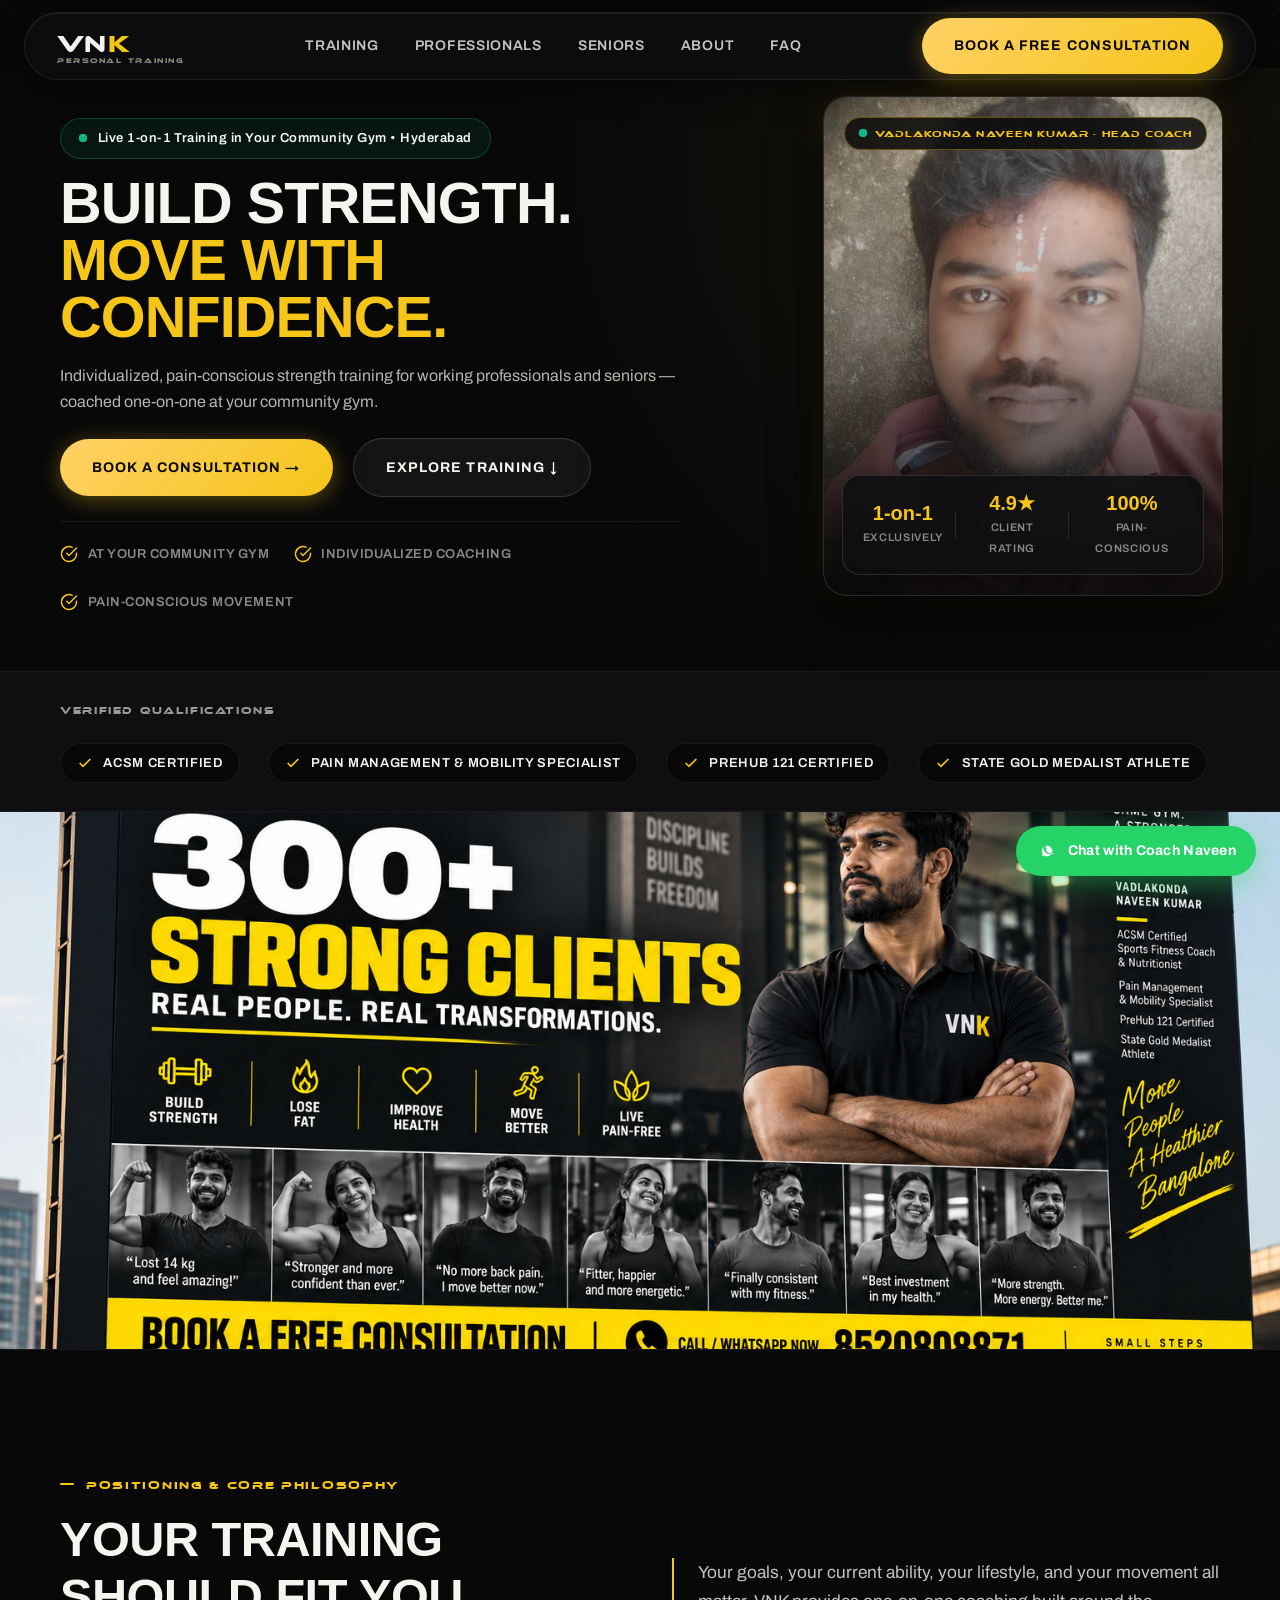
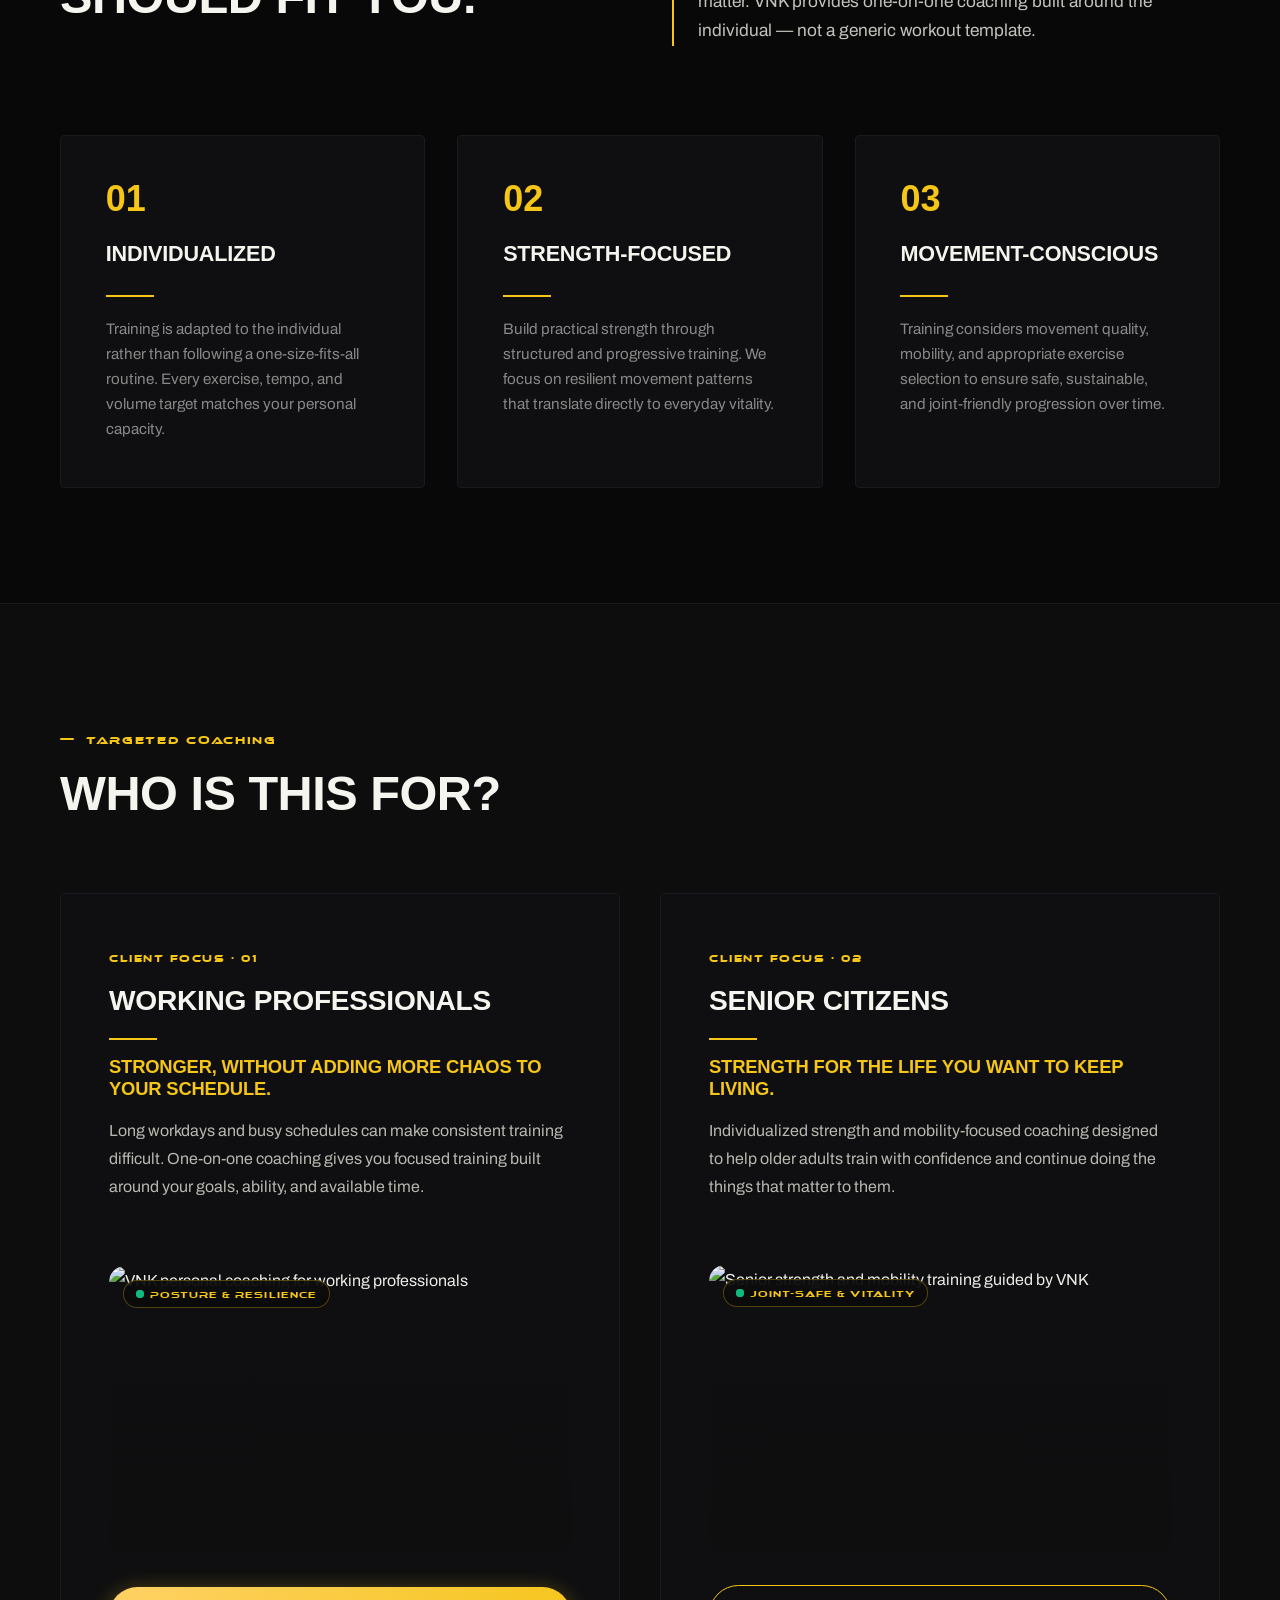
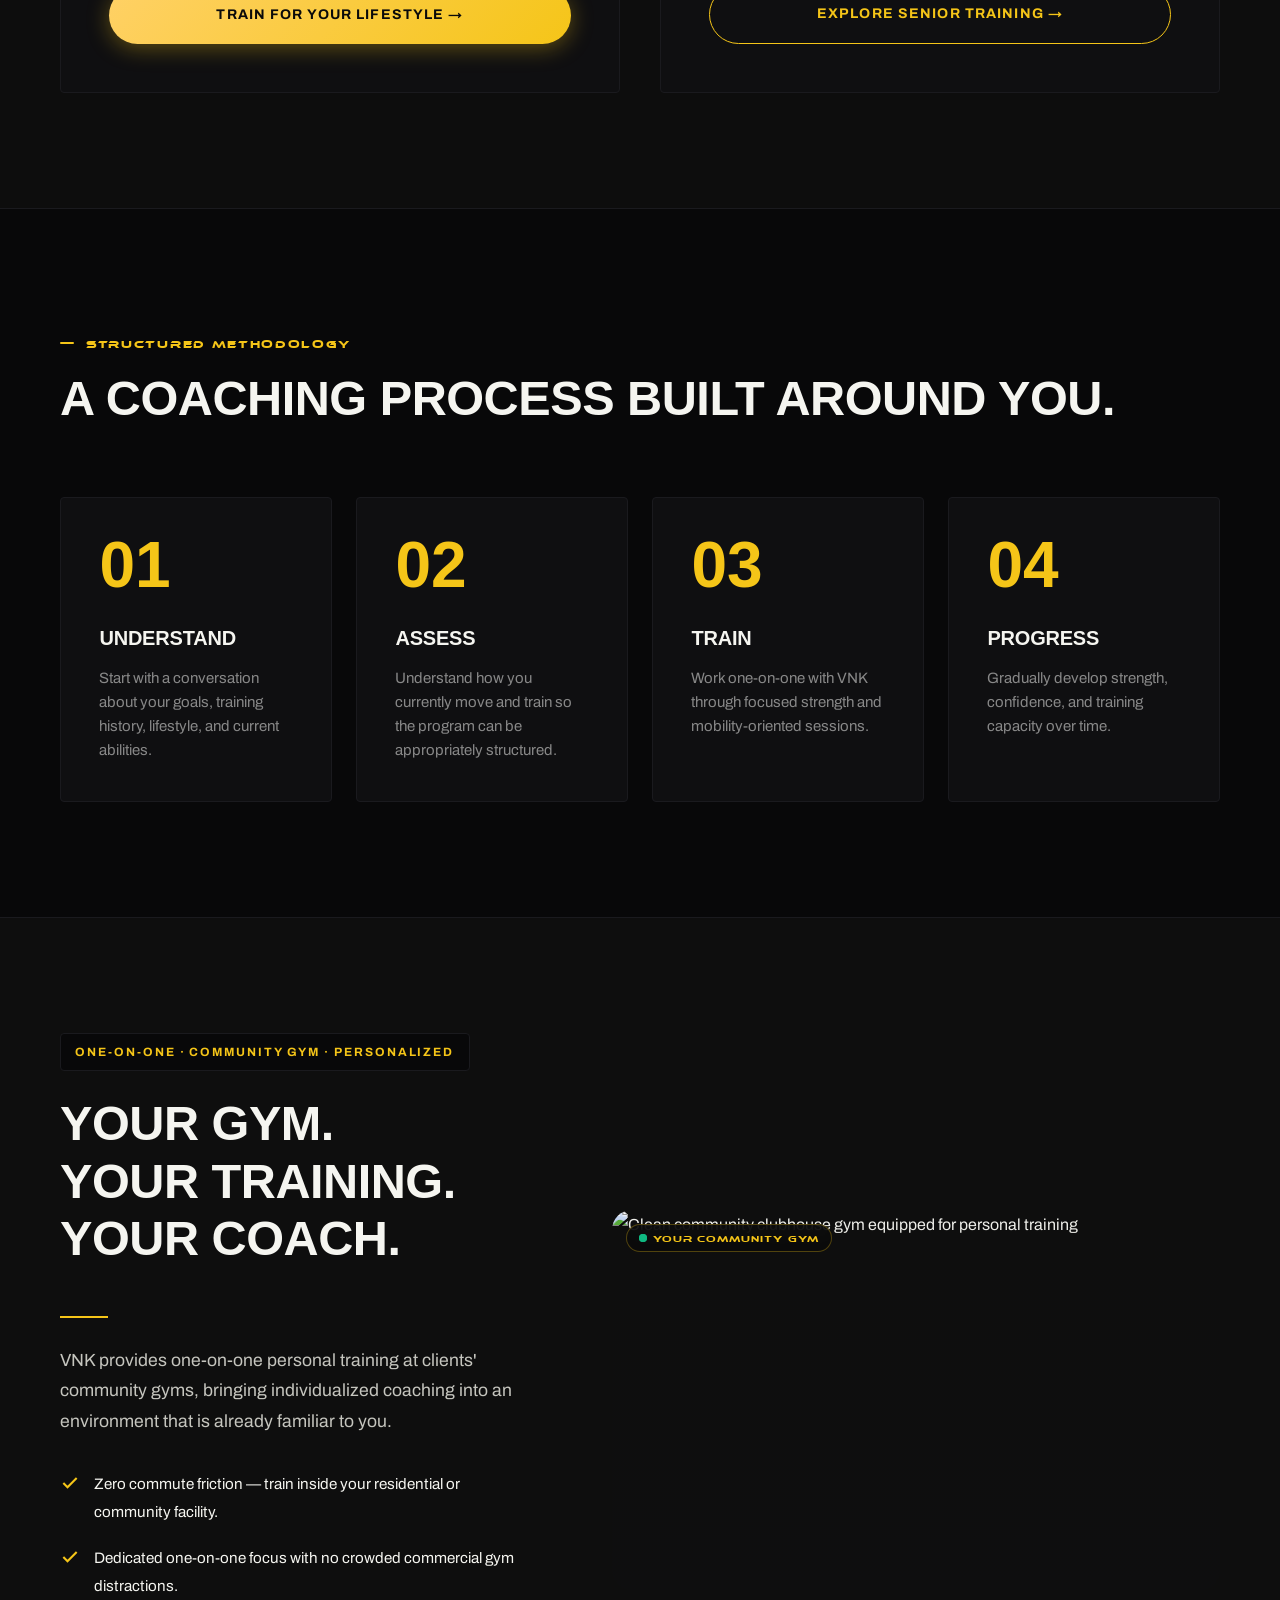
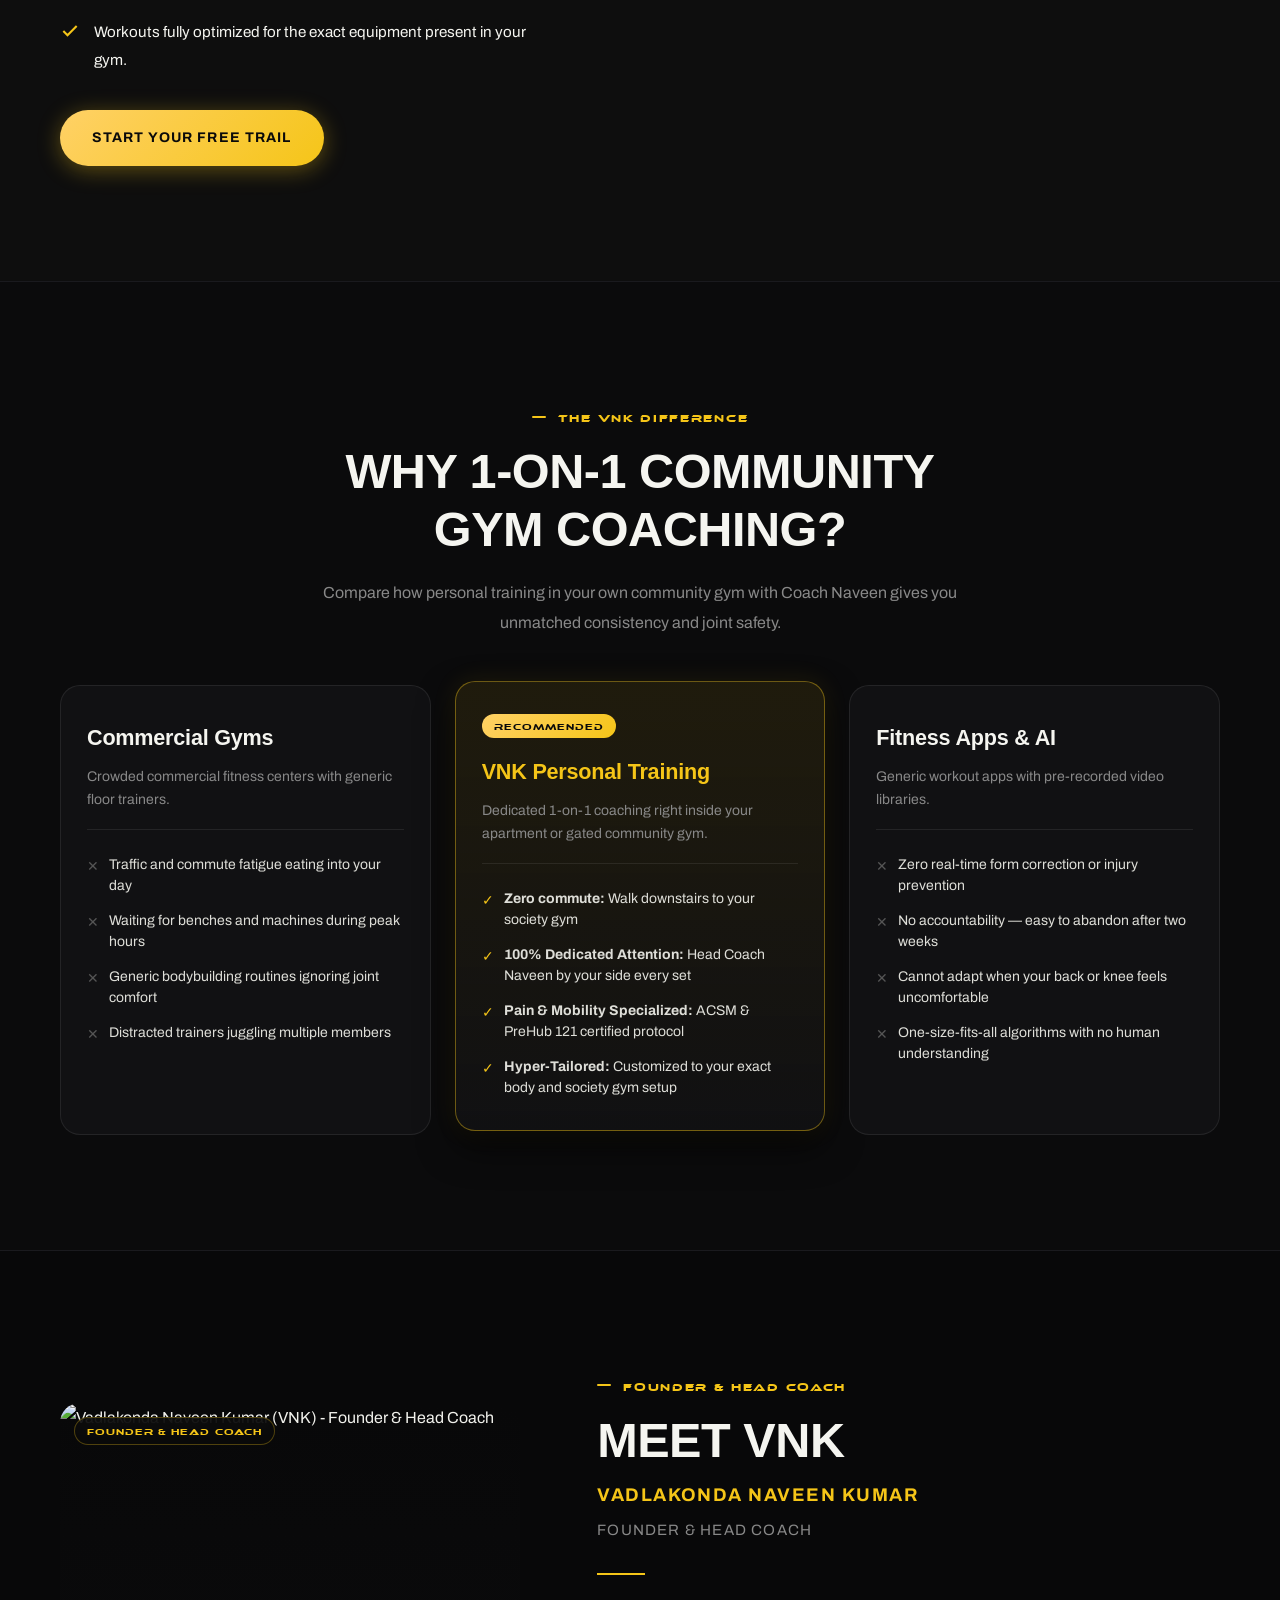
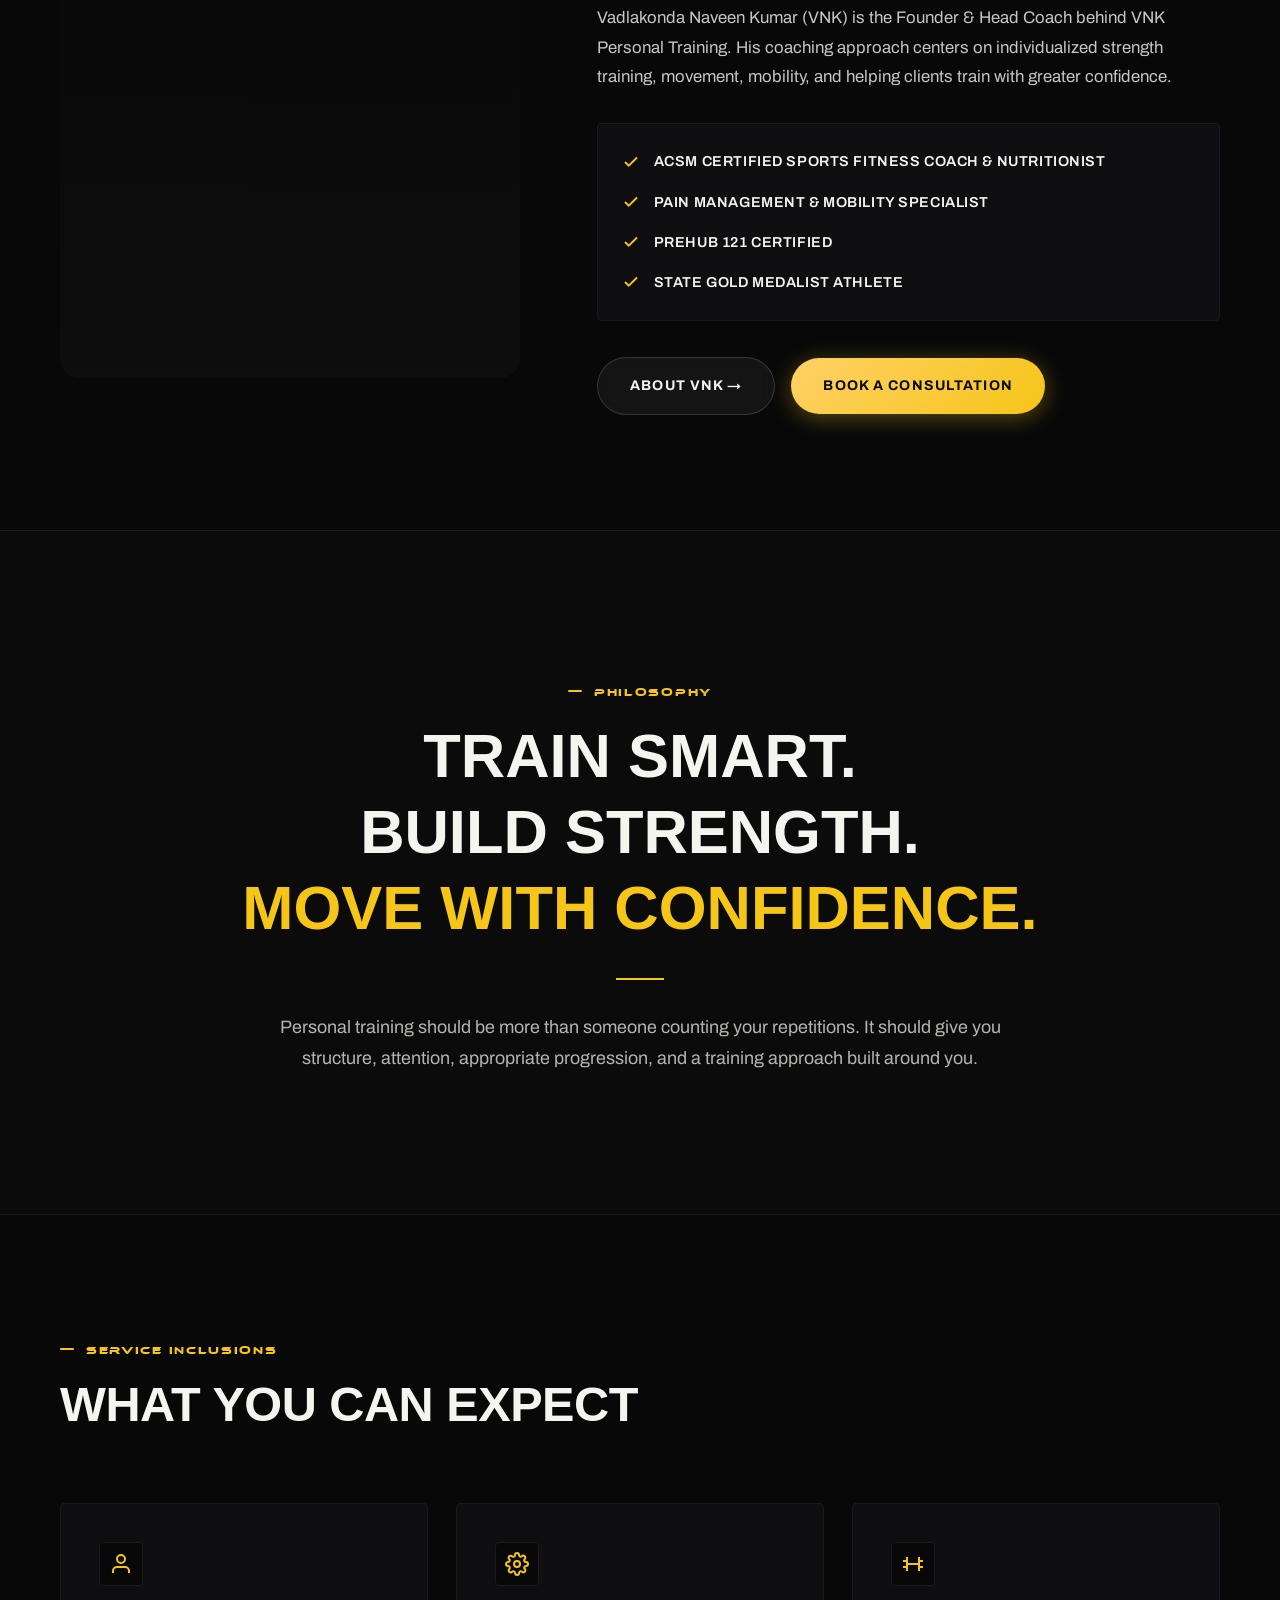
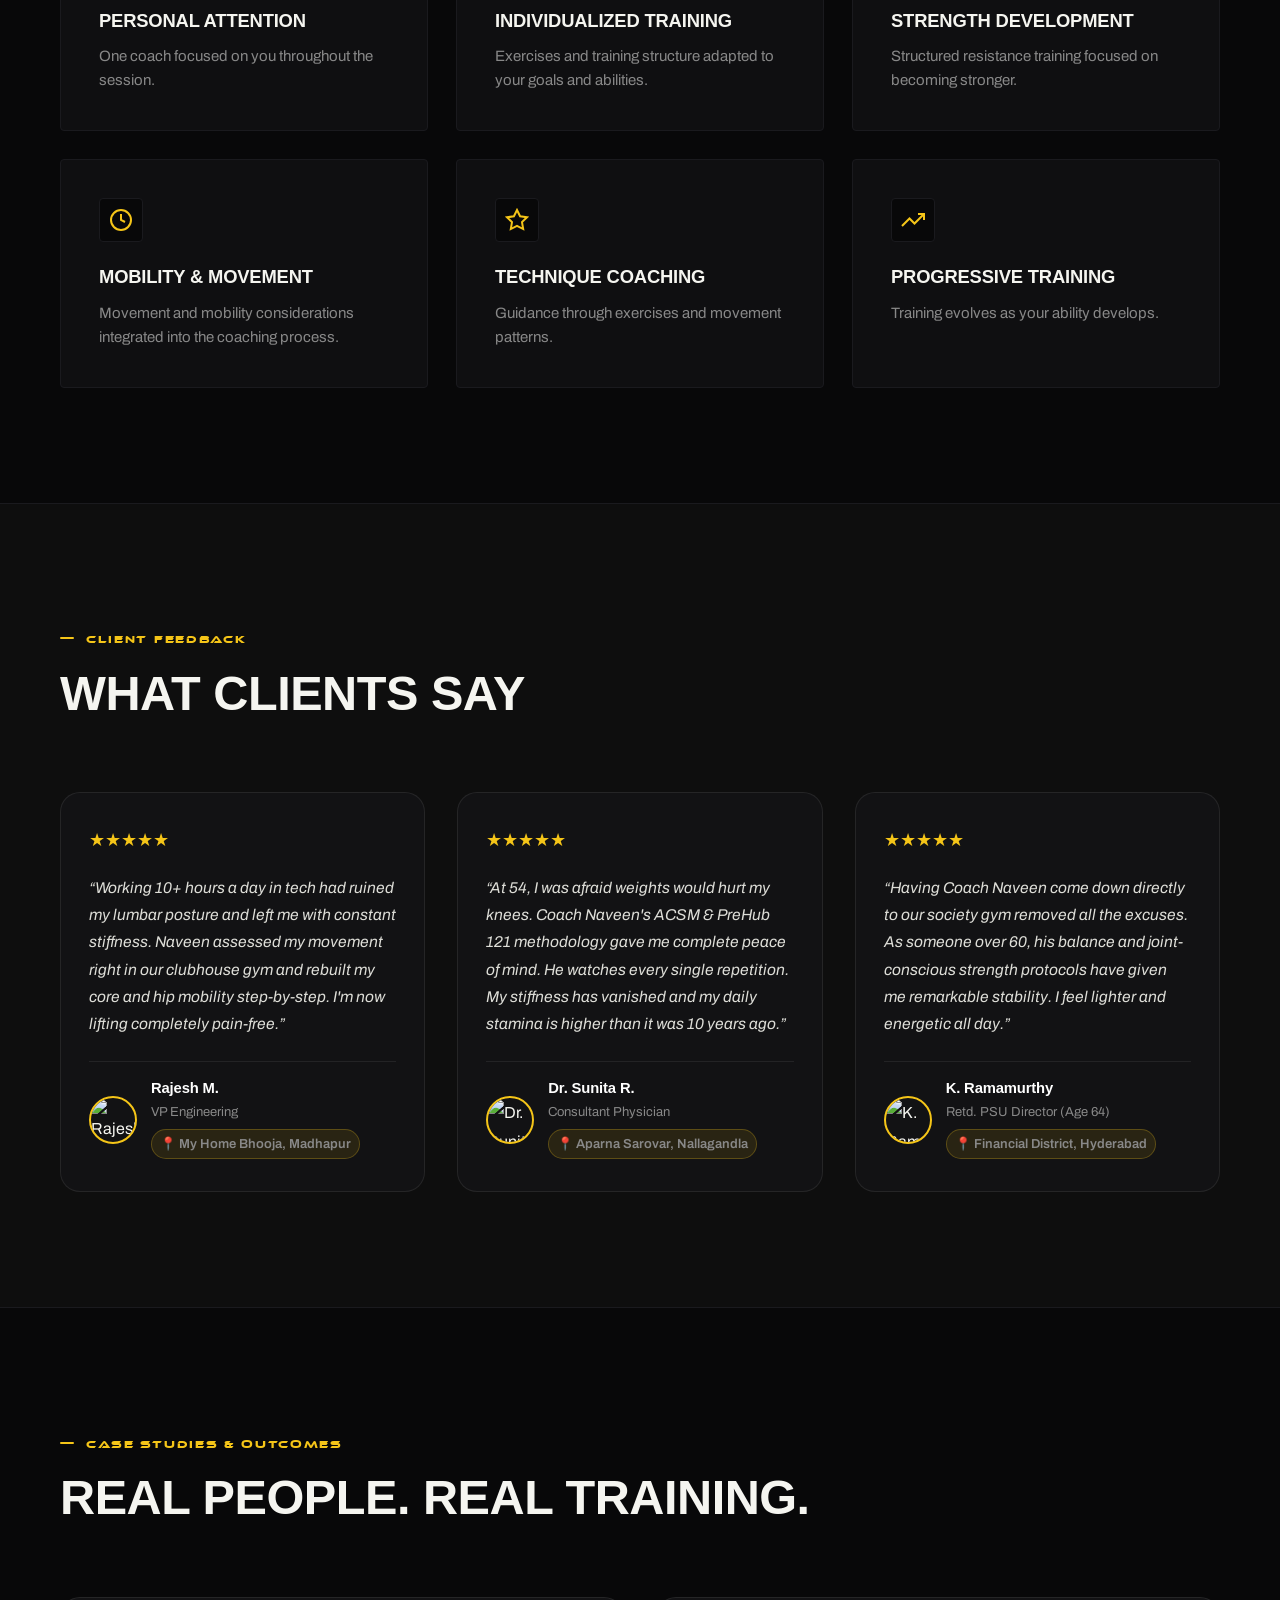
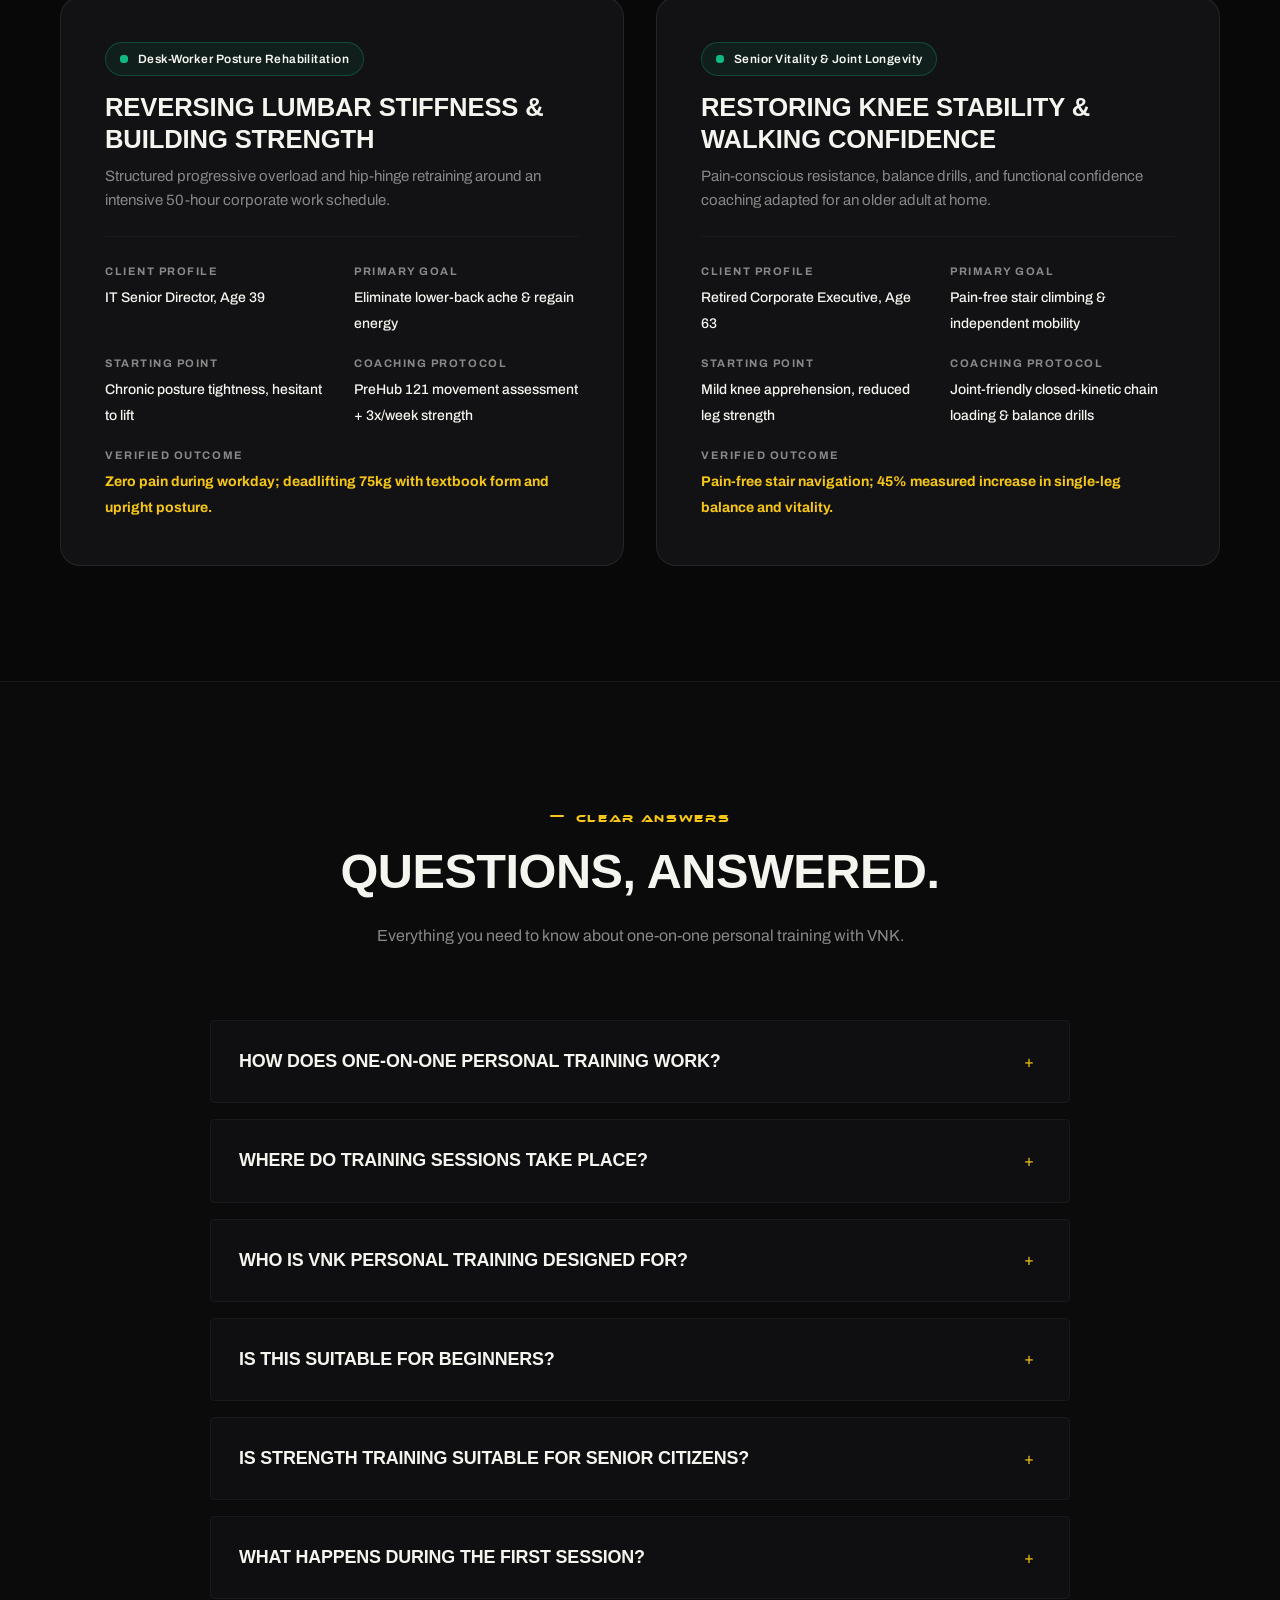
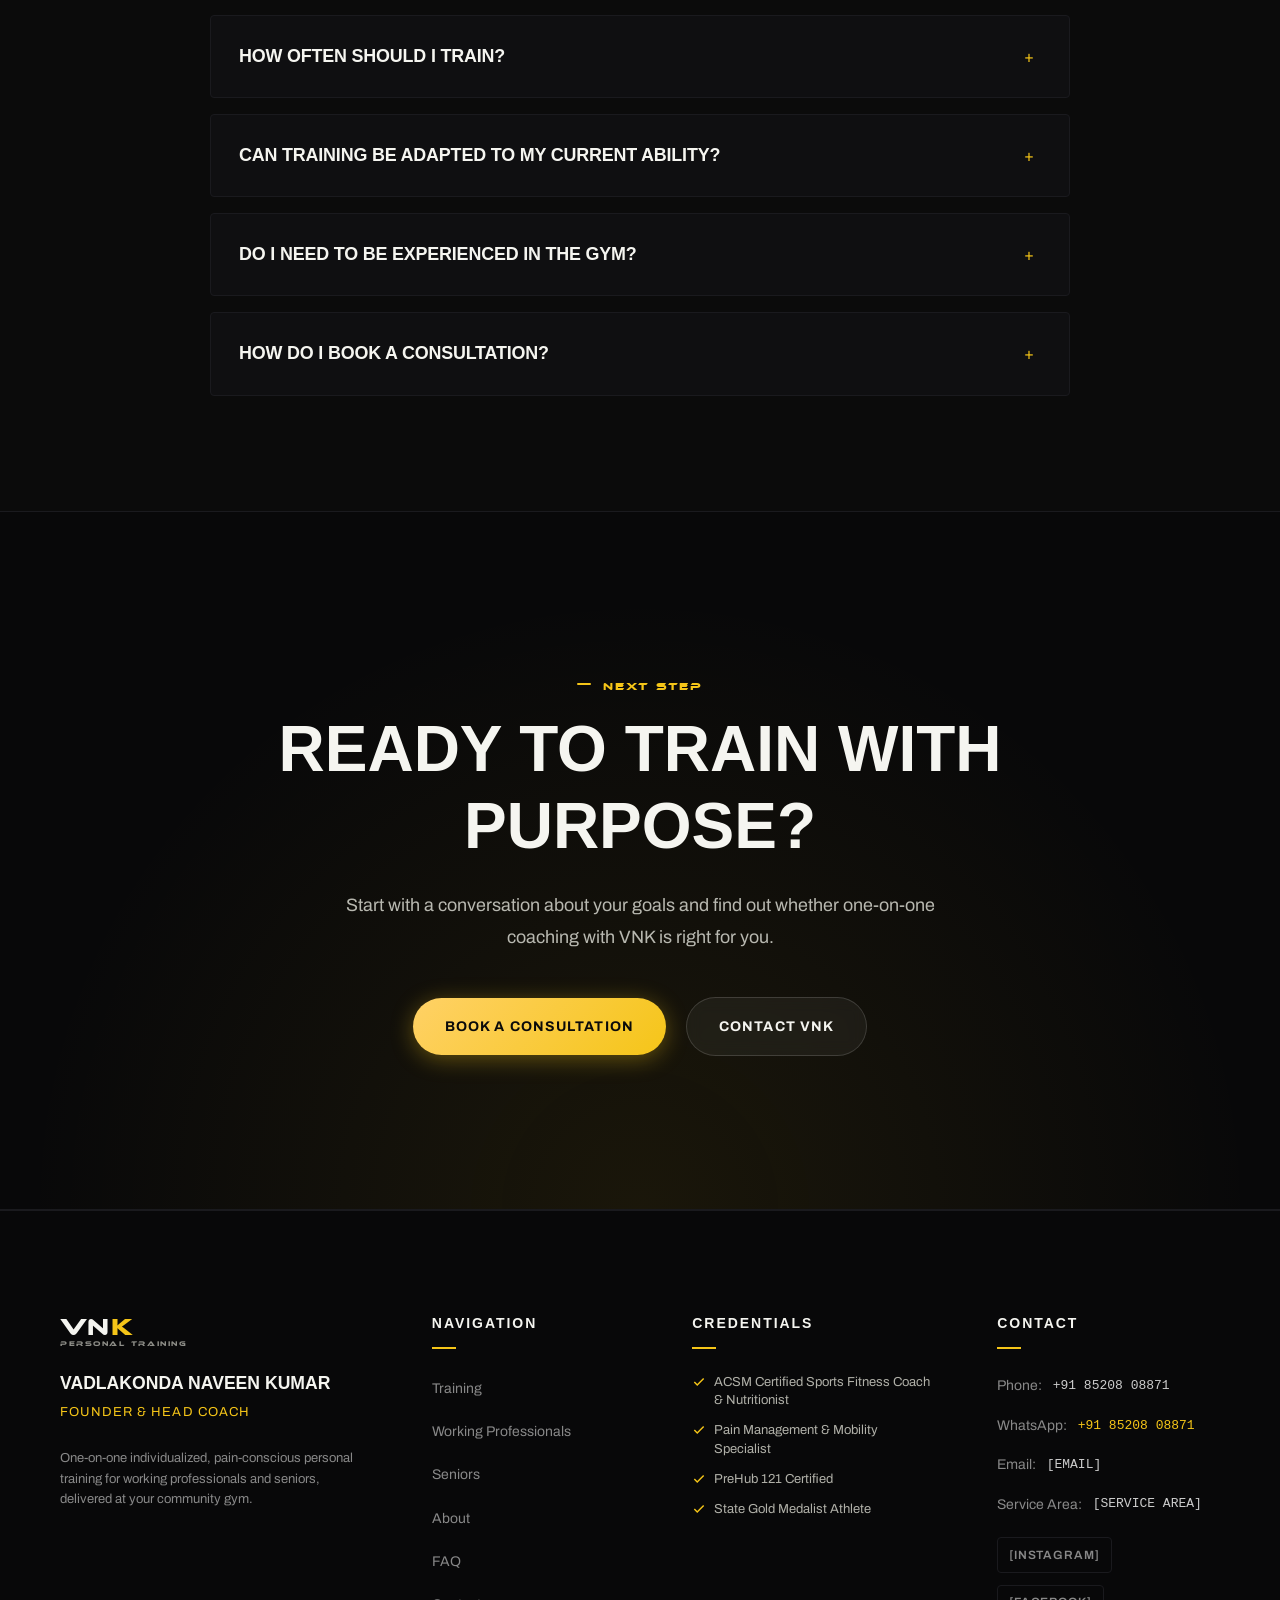
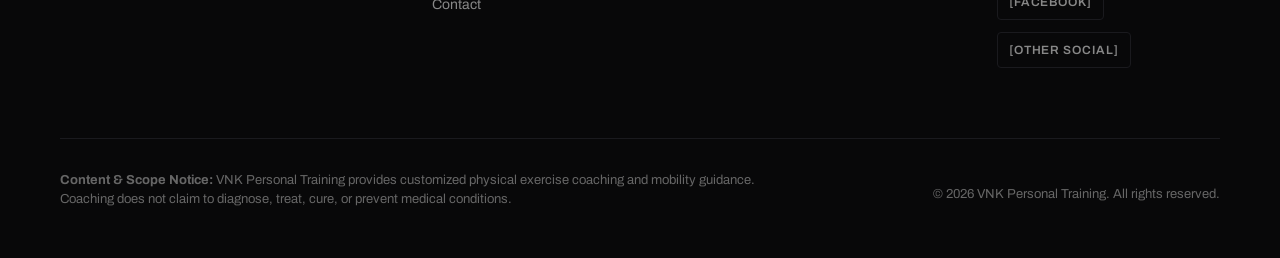
==== index.html @ 52bec899 "Initial website" ====
<!DOCTYPE html>
<html lang="en">
<head>
  <meta charset="UTF-8">
  <meta name="viewport" content="width=device-width, initial-scale=1.0">
  <title>VNK Personal Training | Vadlakonda Naveen Kumar — Strength & Mobility Coaching</title>
  <meta name="description" content="One-on-one individualized, pain-conscious personal training at your community gym for working professionals and seniors. Led by Vadlakonda Naveen Kumar (VNK).">
  
  <!-- Favicon / Meta -->
  <meta name="theme-color" content="#0a0a0a">
  
    <!-- Fonts: Clash Display, Archivo -->
  <link rel="preconnect" href="https://api.fontshare.com">
  <link rel="preconnect" href="https://fonts.googleapis.com">
  <link rel="preconnect" href="https://fonts.gstatic.com" crossorigin>
  <link href="https://api.fontshare.com/v2/css?f[]=clash-display@400,500,600,700&display=swap" rel="stylesheet">
  <link href="https://fonts.googleapis.com/css2?family=Archivo:ital,wght@0,300;0,400;0,500;0,600;0,700;0,800;1,400;1,600&display=swap" rel="stylesheet">

  <!-- Styles -->
  <link rel="stylesheet" href="css/style.css">
</head>
<body>

  <!-- =========================================================================
       SITE HEADER / NAVIGATION
       ========================================================================= -->
  <header class="site-header" id="site-header">
    <div class="container header-inner">
      <a href="index.html" class="brand-logo" aria-label="VNK Personal Training Home">
        <span class="logo-main">VN<span>K</span></span>
        <span class="logo-sub">Personal Training</span>
      </a>

      <nav class="desktop-nav" aria-label="Primary Navigation">
        <a href="#training" class="nav-link">Training</a>
        <a href="#professionals" class="nav-link">Professionals</a>
        <a href="#seniors" class="nav-link">Seniors</a>
        <a href="#about" class="nav-link">About</a>
        <a href="#faq" class="nav-link">FAQ</a>
      </nav>

      <div class="nav-actions">
        <button type="button" class="btn btn-primary" data-open-modal="consultation">
          Book a Free Consultation
        </button>

        <button type="button" class="mobile-menu-btn" aria-label="Toggle navigation menu" aria-expanded="false">
          <span></span>
          <span></span>
          <span></span>
        </button>
      </div>
    </div>
  </header>

  <!-- Mobile Navigation Drawer -->
  <div class="mobile-nav-drawer" id="mobile-nav-drawer" aria-label="Mobile Navigation">
    <div class="mobile-nav-links">
      <a href="#training" class="mobile-nav-link">Training <span>→</span></a>
      <a href="#professionals" class="mobile-nav-link">Professionals <span>→</span></a>
      <a href="#seniors" class="mobile-nav-link">Seniors <span>→</span></a>
      <a href="#about" class="mobile-nav-link">About <span>→</span></a>
      <a href="#faq" class="mobile-nav-link">FAQ <span>→</span></a>
      <a href="contact.html" class="mobile-nav-link">Contact <span>→</span></a>
    </div>

    <div class="mobile-nav-footer">
      <button type="button" class="btn btn-primary mobile-nav-cta" data-open-modal="consultation" style="width: 100%;">
        Book a free Consultation
      </button>
      <div class="mobile-nav-meta">
        <strong>Vadlakonda Naveen Kumar (VNK)</strong><br>
        Founder & Head Coach · Community Gym Personal Training
      </div>
    </div>
  </div>

  <main id="main-content">
    <!-- =========================================================================
         SECTION 6: HERO SECTION
         ========================================================================= -->
    <section class="hero-section" id="hero">
      <div class="container hero-grid">
        <div class="hero-content">
          <div class="live-pill">
            <span class="pulse-dot-green"></span>
            <span>Live 1-on-1 Training in Your Community Gym • Hyderabad</span>
          </div>
          <h1 class="h1-hero">
            Build Strength.<br>
            <span class="text-gradient-gold">Move With Confidence.</span>
          </h1>
          <p class="hero-supporting">
            Individualized, pain-conscious strength training for working professionals and seniors — coached one-on-one at your community gym.
          </p>

          <div class="hero-ctas">
            <button type="button" class="btn btn-primary" data-open-modal="consultation">
              Book a Consultation →
            </button>
            <a href="#training" class="btn btn-secondary">
              Explore Training ↓
            </a>
          </div>

          <div class="hero-meta-strip">
            <div class="hero-meta-item">
              <svg width="18" height="18" viewBox="0 0 24 24" fill="none" stroke="currentColor" stroke-width="2" stroke-linecap="round" stroke-linejoin="round"><path d="M22 11.08V12a10 10 0 1 1-5.93-9.14"></path><polyline points="22 4 12 14.01 9 11.01"></polyline></svg>
              <span>At Your Community Gym</span>
            </div>
            <div class="hero-meta-item">
              <svg width="18" height="18" viewBox="0 0 24 24" fill="none" stroke="currentColor" stroke-width="2" stroke-linecap="round" stroke-linejoin="round"><path d="M22 11.08V12a10 10 0 1 1-5.93-9.14"></path><polyline points="22 4 12 14.01 9 11.01"></polyline></svg>
              <span>Individualized Coaching</span>
            </div>
            <div class="hero-meta-item">
              <svg width="18" height="18" viewBox="0 0 24 24" fill="none" stroke="currentColor" stroke-width="2" stroke-linecap="round" stroke-linejoin="round"><path d="M22 11.08V12a10 10 0 1 1-5.93-9.14"></path><polyline points="22 4 12 14.01 9 11.01"></polyline></svg>
              <span>Pain-Conscious Movement</span>
            </div>
          </div>
        </div>

        <div class="hero-visual">
          <div class="hero-visual-card">
            <img src="images/pavan1.jpg" alt="VNK personal coaching in community gym" loading="eager">
            <div class="hero-visual-overlay"></div>
            <div class="hero-top-badge">
              <span class="pulse-dot-green"></span>
              <span>Vadlakonda Naveen Kumar · Head Coach</span>
            </div>
            <div class="hero-floating-stat">
              <div class="hero-stat-item">
                <span class="hero-stat-num">1-on-1</span>
                <span class="hero-stat-label">Exclusively</span>
              </div>
              <div class="hero-stat-divider"></div>
              <div class="hero-stat-item">
                <span class="hero-stat-num">4.9★</span>
                <span class="hero-stat-label">Client Rating</span>
              </div>
              <div class="hero-stat-divider"></div>
              <div class="hero-stat-item">
                <span class="hero-stat-num">100%</span>
                <span class="hero-stat-label">Pain-Conscious</span>
              </div>
            </div>
          </div>
        </div>
      </div>
    </section>

    <!-- =========================================================================
         SECTION 7: TRUST / CREDENTIAL STRIP
         ========================================================================= -->
    <section class="trust-strip" aria-label="Head Coach Verified Credentials">
      <div class="container trust-inner">
        <span class="trust-label">Verified Qualifications</span>
        <div class="trust-badges">
          <div class="credential-badge">
            <svg width="16" height="16" viewBox="0 0 24 24" fill="none" stroke="currentColor" stroke-width="2.5"><polyline points="20 6 9 17 4 12"></polyline></svg>
            <span>ACSM Certified</span>
          </div>
          <div class="credential-badge">
            <svg width="16" height="16" viewBox="0 0 24 24" fill="none" stroke="currentColor" stroke-width="2.5"><polyline points="20 6 9 17 4 12"></polyline></svg>
            <span>Pain Management &amp; Mobility Specialist</span>
          </div>
          <div class="credential-badge">
            <svg width="16" height="16" viewBox="0 0 24 24" fill="none" stroke="currentColor" stroke-width="2.5"><polyline points="20 6 9 17 4 12"></polyline></svg>
            <span>PreHub 121 Certified</span>
          </div>
          <div class="credential-badge">
            <svg width="16" height="16" viewBox="0 0 24 24" fill="none" stroke="currentColor" stroke-width="2.5"><polyline points="20 6 9 17 4 12"></polyline></svg>
            <span>State Gold Medalist Athlete</span>
          </div>
        </div>
      </div>
    </section>

    <!-- =========================================================================
         PHOTO BANNER SECTION (CLIENTS DEMO)
         ========================================================================= -->
    <section class="photo-banner-section" aria-label="Clients in training"></section>

    <!-- =========================================================================
         SECTION 8: POSITIONING SECTION
         ========================================================================= -->
    <section class="positioning-section" id="positioning">
      <div class="container">
        <div class="positioning-header">
          <div>
            <span class="eyebrow">Positioning &amp; Core Philosophy</span>
            <h2 class="h2-section">Your Training Should Fit You.</h2>
          </div>
          <p class="positioning-lead">
            Your goals, your current ability, your lifestyle, and your movement all matter. VNK provides one-on-one coaching built around the individual — not a generic workout template.
          </p>
        </div>

        <div class="principles-grid">
          <!-- Principle 01 -->
          <div class="principle-card">
            <span class="principle-number">01</span>
            <h3 class="principle-title">Individualized</h3>
            <div class="accent-line" style="margin: 0.75rem 0 1.25rem;"></div>
            <p class="principle-copy">
              Training is adapted to the individual rather than following a one-size-fits-all routine. Every exercise, tempo, and volume target matches your personal capacity.
            </p>
          </div>

          <!-- Principle 02 -->
          <div class="principle-card">
            <span class="principle-number">02</span>
            <h3 class="principle-title">Strength-Focused</h3>
            <div class="accent-line" style="margin: 0.75rem 0 1.25rem;"></div>
            <p class="principle-copy">
              Build practical strength through structured and progressive training. We focus on resilient movement patterns that translate directly to everyday vitality.
            </p>
          </div>

          <!-- Principle 03 -->
          <div class="principle-card">
            <span class="principle-number">03</span>
            <h3 class="principle-title">Movement-Conscious</h3>
            <div class="accent-line" style="margin: 0.75rem 0 1.25rem;"></div>
            <p class="principle-copy">
              Training considers movement quality, mobility, and appropriate exercise selection to ensure safe, sustainable, and joint-friendly progression over time.
            </p>
          </div>
        </div>
      </div>
    </section>

    <!-- =========================================================================
         SECTION 9: AUDIENCE SECTION
         ========================================================================= -->
    <section class="audience-section" id="audience">
      <div class="container">
        <div class="section-title-wrap">
          <span class="eyebrow">Targeted Coaching</span>
          <h2 class="h2-section">Who Is This For?</h2>
        </div>

        <div class="audience-grid">
          <!-- CARD 01 — WORKING PROFESSIONALS -->
          <article class="audience-card" id="professionals">
            <div class="audience-card-top">
              <span class="audience-tag">Client Focus · 01</span>
              <h3 class="audience-headline">Working Professionals</h3>
              <div class="accent-line" style="margin: 1rem 0;"></div>
              <h4 style="font-size: 1.15rem; color: var(--yellow); margin-bottom: 1rem; text-transform: uppercase;">
                Stronger, without adding more chaos to your schedule.
              </h4>
              <p class="audience-copy">
                Long workdays and busy schedules can make consistent training difficult. One-on-one coaching gives you focused training built around your goals, ability, and available time.
              </p>
            </div>

            <div class="audience-card-media">
              <div class="media-card-img-wrap" style="border-radius: 16px;">
                <img src="https://images.unsplash.com/photo-1581009146145-b5ef050c2e1e?auto=format&fit=crop&w=1000&q=85" alt="VNK personal coaching for working professionals" class="media-card-img" loading="lazy">
                <div class="media-card-overlay"></div>
                <div class="media-card-badge">
                  <span class="pulse-dot-green"></span>
                  <span>Posture &amp; Resilience</span>
                </div>
              </div>
            </div>

            <div class="audience-card-action">
              <a href="working-professionals.html" class="btn btn-primary" style="width: 100%;">
                Train For Your Lifestyle →
              </a>
            </div>
          </article>

          <!-- CARD 02 — SENIOR CITIZENS -->
          <article class="audience-card" id="seniors">
            <div class="audience-card-top">
              <span class="audience-tag">Client Focus · 02</span>
              <h3 class="audience-headline">Senior Citizens</h3>
              <div class="accent-line" style="margin: 1rem 0;"></div>
              <h4 style="font-size: 1.15rem; color: var(--yellow); margin-bottom: 1rem; text-transform: uppercase;">
                Strength for the life you want to keep living.
              </h4>
              <p class="audience-copy">
                Individualized strength and mobility-focused coaching designed to help older adults train with confidence and continue doing the things that matter to them.
              </p>
            </div>

            <div class="audience-card-media">
              <div class="media-card-img-wrap" style="border-radius: 16px;">
                <img src="https://images.unsplash.com/photo-1571019613454-1cb2f99b2d8b?auto=format&fit=crop&w=1000&q=85" alt="Senior strength and mobility training guided by VNK" class="media-card-img" loading="lazy">
                <div class="media-card-overlay"></div>
                <div class="media-card-badge">
                  <span class="pulse-dot-green"></span>
                  <span>Joint-Safe &amp; Vitality</span>
                </div>
              </div>
            </div>

            <div class="audience-card-action">
              <a href="senior-strength-training.html" class="btn btn-outline-yellow" style="width: 100%;">
                Explore Senior Training →
              </a>
            </div>
          </article>
        </div>
      </div>
    </section>

    <!-- =========================================================================
         SECTION 10: TRAINING PROCESS
         ========================================================================= -->
    <section class="process-section" id="training">
      <div class="container">
        <div class="section-title-wrap">
          <span class="eyebrow">Structured Methodology</span>
          <h2 class="h2-section">A Coaching Process Built Around You.</h2>
        </div>

        <div class="process-grid">
          <!-- Step 01 -->
          <div class="process-step">
            <div class="process-num">01</div>
            <h3 class="process-step-title">Understand</h3>
            <p class="process-step-copy">
              Start with a conversation about your goals, training history, lifestyle, and current abilities.
            </p>
          </div>

          <!-- Step 02 -->
          <div class="process-step">
            <div class="process-num">02</div>
            <h3 class="process-step-title">Assess</h3>
            <p class="process-step-copy">
              Understand how you currently move and train so the program can be appropriately structured.
            </p>
          </div>

          <!-- Step 03 -->
          <div class="process-step">
            <div class="process-num">03</div>
            <h3 class="process-step-title">Train</h3>
            <p class="process-step-copy">
              Work one-on-one with VNK through focused strength and mobility-oriented sessions.
            </p>
          </div>

          <!-- Step 04 -->
          <div class="process-step">
            <div class="process-num">04</div>
            <h3 class="process-step-title">Progress</h3>
            <p class="process-step-copy">
              Gradually develop strength, confidence, and training capacity over time.
            </p>
          </div>
        </div>
      </div>
    </section>

    <!-- =========================================================================
         SECTION 11: COMMUNITY GYM SECTION
         ========================================================================= -->
    <section class="gym-section" id="community-gym">
      <div class="container gym-grid">
        <div class="gym-content">
          <div class="gym-label-pill">
            <span>One-On-One · Community Gym · Personalized</span>
          </div>
          <h2 class="h2-section">Your Gym.<br>Your Training.<br>Your Coach.</h2>
          <div class="accent-line"></div>
          <p class="gym-copy">
            VNK provides one-on-one personal training at clients' community gyms, bringing individualized coaching into an environment that is already familiar to you.
          </p>
          <div class="gym-features">
            <div class="gym-feature-item">
              <svg width="20" height="20" viewBox="0 0 24 24" fill="none" stroke="currentColor" stroke-width="2.5"><polyline points="20 6 9 17 4 12"></polyline></svg>
              <span>Zero commute friction — train inside your residential or community facility.</span>
            </div>
            <div class="gym-feature-item">
              <svg width="20" height="20" viewBox="0 0 24 24" fill="none" stroke="currentColor" stroke-width="2.5"><polyline points="20 6 9 17 4 12"></polyline></svg>
              <span>Dedicated one-on-one focus with no crowded commercial gym distractions.</span>
            </div>
            <div class="gym-feature-item">
              <svg width="20" height="20" viewBox="0 0 24 24" fill="none" stroke="currentColor" stroke-width="2.5"><polyline points="20 6 9 17 4 12"></polyline></svg>
              <span>Workouts fully optimized for the exact equipment present in your gym.</span>
            </div>
          </div>
          <div>
            <button type="button" class="btn btn-primary" data-open-modal="consultation">
              Start your free trail
            </button>
          </div>
        </div>

        <div class="gym-media">
          <div class="media-card-img-wrap" style="border-radius: 20px; min-height: 380px;">
            <img src="https://images.unsplash.com/photo-1540497077202-7c8a3999166f?auto=format&fit=crop&w=1200&q=85" alt="Clean community clubhouse gym equipped for personal training" class="media-card-img" loading="lazy">
            <div class="media-card-overlay"></div>
            <div class="media-card-badge">
              <span class="pulse-dot-green"></span>
              <span>Your Community Gym</span>
            </div>
          </div>
        </div>
      </div>
    </section>

    <!-- =========================================================================
         SECTION 11B: WHY VNK COMPARISON (Inspired by yourtrainer.in)
         ========================================================================= -->
    <section class="comparison-section" id="comparison">
      <div class="container">
        <div class="section-title-wrap" style="text-align: center; max-width: 700px; margin: 0 auto;">
          <span class="eyebrow">The VNK Difference</span>
          <h2 class="h2-section">Why 1-on-1 Community Gym Coaching?</h2>
          <p class="muted-text">
            Compare how personal training in your own community gym with Coach Naveen gives you unmatched consistency and joint safety.
          </p>
        </div>

        <div class="comparison-grid">
          <!-- Card 1: Commercial Gyms -->
          <div class="comparison-card">
            <div class="comparison-title">Commercial Gyms</div>
            <div class="comparison-desc">Crowded commercial fitness centers with generic floor trainers.</div>
            <div class="comparison-features">
              <div class="comparison-item">
                <span class="comparison-cross">✕</span>
                <span>Traffic and commute fatigue eating into your day</span>
              </div>
              <div class="comparison-item">
                <span class="comparison-cross">✕</span>
                <span>Waiting for benches and machines during peak hours</span>
              </div>
              <div class="comparison-item">
                <span class="comparison-cross">✕</span>
                <span>Generic bodybuilding routines ignoring joint comfort</span>
              </div>
              <div class="comparison-item">
                <span class="comparison-cross">✕</span>
                <span>Distracted trainers juggling multiple members</span>
              </div>
            </div>
          </div>

          <!-- Card 2: VNK (Highlight) -->
          <div class="comparison-card highlight">
            <div class="comparison-badge">RECOMMENDED</div>
            <div class="comparison-title" style="color: var(--yellow);">VNK Personal Training</div>
            <div class="comparison-desc">Dedicated 1-on-1 coaching right inside your apartment or gated community gym.</div>
            <div class="comparison-features">
              <div class="comparison-item">
                <span class="comparison-check">✓</span>
                <span><strong>Zero commute:</strong> Walk downstairs to your society gym</span>
              </div>
              <div class="comparison-item">
                <span class="comparison-check">✓</span>
                <span><strong>100% Dedicated Attention:</strong> Head Coach Naveen by your side every set</span>
              </div>
              <div class="comparison-item">
                <span class="comparison-check">✓</span>
                <span><strong>Pain &amp; Mobility Specialized:</strong> ACSM &amp; PreHub 121 certified protocol</span>
              </div>
              <div class="comparison-item">
                <span class="comparison-check">✓</span>
                <span><strong>Hyper-Tailored:</strong> Customized to your exact body and society gym setup</span>
              </div>
            </div>
          </div>

          <!-- Card 3: Generic Fitness Apps -->
          <div class="comparison-card">
            <div class="comparison-title">Fitness Apps &amp; AI</div>
            <div class="comparison-desc">Generic workout apps with pre-recorded video libraries.</div>
            <div class="comparison-features">
              <div class="comparison-item">
                <span class="comparison-cross">✕</span>
                <span>Zero real-time form correction or injury prevention</span>
              </div>
              <div class="comparison-item">
                <span class="comparison-cross">✕</span>
                <span>No accountability — easy to abandon after two weeks</span>
              </div>
              <div class="comparison-item">
                <span class="comparison-cross">✕</span>
                <span>Cannot adapt when your back or knee feels uncomfortable</span>
              </div>
              <div class="comparison-item">
                <span class="comparison-cross">✕</span>
                <span>One-size-fits-all algorithms with no human understanding</span>
              </div>
            </div>
          </div>
        </div>
      </div>
    </section>

    <!-- =========================================================================
         SECTION 12: ABOUT VNK
         ========================================================================= -->
    <section class="about-section" id="about">
      <div class="container about-grid">
        <div class="about-media">
          <div class="media-card-img-wrap aspect-tall" style="border-radius: 20px;">
            <img src="https://images.unsplash.com/photo-1567013127542-490d757e51fc?auto=format&fit=crop&w=1000&q=85" alt="Vadlakonda Naveen Kumar (VNK) - Founder & Head Coach" class="media-card-img" loading="lazy">
            <div class="media-card-overlay"></div>
            <div class="media-card-badge">
              <span>Founder &amp; Head Coach</span>
            </div>
          </div>
        </div>

        <div class="about-info">
          <span class="eyebrow">Founder &amp; Head Coach</span>
          <div class="about-name-title">
            <h2 class="h2-section" style="margin-bottom: 0.5rem;">Meet VNK</h2>
            <div class="about-subhead">Vadlakonda Naveen Kumar</div>
            <div class="muted-text" style="font-size: 0.9375rem; text-transform: uppercase; letter-spacing: 0.08em;">Founder &amp; Head Coach</div>
          </div>

          <div class="accent-line"></div>

          <p class="about-copy">
            Vadlakonda Naveen Kumar (VNK) is the Founder &amp; Head Coach behind VNK Personal Training. His coaching approach centers on individualized strength training, movement, mobility, and helping clients train with greater confidence.
          </p>

          <div class="about-credentials-list">
            <div class="about-cred-item">
              <svg width="18" height="18" viewBox="0 0 24 24" fill="none" stroke="currentColor" stroke-width="2.5"><polyline points="20 6 9 17 4 12"></polyline></svg>
              <span>ACSM Certified Sports Fitness Coach &amp; Nutritionist</span>
            </div>
            <div class="about-cred-item">
              <svg width="18" height="18" viewBox="0 0 24 24" fill="none" stroke="currentColor" stroke-width="2.5"><polyline points="20 6 9 17 4 12"></polyline></svg>
              <span>Pain Management &amp; Mobility Specialist</span>
            </div>
            <div class="about-cred-item">
              <svg width="18" height="18" viewBox="0 0 24 24" fill="none" stroke="currentColor" stroke-width="2.5"><polyline points="20 6 9 17 4 12"></polyline></svg>
              <span>PreHub 121 Certified</span>
            </div>
            <div class="about-cred-item">
              <svg width="18" height="18" viewBox="0 0 24 24" fill="none" stroke="currentColor" stroke-width="2.5"><polyline points="20 6 9 17 4 12"></polyline></svg>
              <span>State Gold Medalist Athlete</span>
            </div>
          </div>

          <div style="display: flex; gap: 1rem; align-items: center; flex-wrap: wrap;">
            <a href="about.html" class="btn btn-secondary">
              About VNK →
            </a>
            <button type="button" class="btn btn-primary" data-open-modal="consultation">
              Book a Consultation
            </button>
          </div>
        </div>
      </div>
    </section>

    <!-- =========================================================================
         SECTION 13: COACHING PHILOSOPHY (STATEMENT SECTION)
         ========================================================================= -->
    <section class="philosophy-section" id="philosophy">
      <div class="container philosophy-inner">
        <span class="eyebrow" style="justify-content: center;">Philosophy</span>
        <h2 class="philosophy-statement">
          Train Smart.<br>
          Build Strength.<br>
          <span>Move With Confidence.</span>
        </h2>
        <div class="accent-line" style="margin: 2rem auto;"></div>
        <p class="philosophy-body">
          Personal training should be more than someone counting your repetitions. It should give you structure, attention, appropriate progression, and a training approach built around you.
        </p>
      </div>
    </section>

    <!-- =========================================================================
         SECTION 14: WHAT ONE-ON-ONE TRAINING INCLUDES
         ========================================================================= -->
    <section class="includes-section" id="includes">
      <div class="container">
        <div class="section-title-wrap">
          <span class="eyebrow">Service Inclusions</span>
          <h2 class="h2-section">What You Can Expect</h2>
        </div>

        <div class="includes-grid">
          <!-- Pillar 1 -->
          <div class="include-card">
            <div class="include-icon-wrap">
              <svg width="24" height="24" viewBox="0 0 24 24" fill="none" stroke="currentColor" stroke-width="2"><path d="M20 21v-2a4 4 0 0 0-4-4H8a4 4 0 0 0-4 4v2"></path><circle cx="12" cy="7" r="4"></circle></svg>
            </div>
            <h3 class="include-title">Personal Attention</h3>
            <p class="include-copy">One coach focused on you throughout the session.</p>
          </div>

          <!-- Pillar 2 -->
          <div class="include-card">
            <div class="include-icon-wrap">
              <svg width="24" height="24" viewBox="0 0 24 24" fill="none" stroke="currentColor" stroke-width="2"><circle cx="12" cy="12" r="3"></circle><path d="M19.4 15a1.65 1.65 0 0 0 .33 1.82l.06.06a2 2 0 0 1 0 2.83 2 2 0 0 1-2.83 0l-.06-.06a1.65 1.65 0 0 0-1.82-.33 1.65 1.65 0 0 0-1 1.51V21a2 2 0 0 1-2 2 2 2 0 0 1-2-2v-.09A1.65 1.65 0 0 0 9 19.4a1.65 1.65 0 0 0-1.82.33l-.06.06a2 2 0 0 1-2.83 0 2 2 0 0 1 0-2.83l.06-.06a1.65 1.65 0 0 0 .33-1.82 1.65 1.65 0 0 0-1.51-1H3a2 2 0 0 1-2-2 2 2 0 0 1 2-2h.09A1.65 1.65 0 0 0 4.6 9a1.65 1.65 0 0 0-.33-1.82l-.06-.06a2 2 0 0 1 0-2.83 2 2 0 0 1 2.83 0l.06.06a1.65 1.65 0 0 0 1.82.33H9a1.65 1.65 0 0 0 1-1.51V3a2 2 0 0 1 2-2 2 2 0 0 1 2 2v.09a1.65 1.65 0 0 0 1 1.51 1.65 1.65 0 0 0 1.82-.33l.06-.06a2 2 0 0 1 2.83 0 2 2 0 0 1 0 2.83l-.06.06a1.65 1.65 0 0 0-.33 1.82V9a1.65 1.65 0 0 0 1.51 1H21a2 2 0 0 1 2 2 2 2 0 0 1-2 2h-.09a1.65 1.65 0 0 0-1.51 1z"></path></svg>
            </div>
            <h3 class="include-title">Individualized Training</h3>
            <p class="include-copy">Exercises and training structure adapted to your goals and abilities.</p>
          </div>

          <!-- Pillar 3 -->
          <div class="include-card">
            <div class="include-icon-wrap">
              <svg width="24" height="24" viewBox="0 0 24 24" fill="none" stroke="currentColor" stroke-width="2"><path d="M6 5v14M18 5v14M2 9h4M18 9h4M2 15h4M18 15h4M6 12h12"></path></svg>
            </div>
            <h3 class="include-title">Strength Development</h3>
            <p class="include-copy">Structured resistance training focused on becoming stronger.</p>
          </div>

          <!-- Pillar 4 -->
          <div class="include-card">
            <div class="include-icon-wrap">
              <svg width="24" height="24" viewBox="0 0 24 24" fill="none" stroke="currentColor" stroke-width="2"><circle cx="12" cy="12" r="10"></circle><path d="M12 6v6l4 2"></path></svg>
            </div>
            <h3 class="include-title">Mobility &amp; Movement</h3>
            <p class="include-copy">Movement and mobility considerations integrated into the coaching process.</p>
          </div>

          <!-- Pillar 5 -->
          <div class="include-card">
            <div class="include-icon-wrap">
              <svg width="24" height="24" viewBox="0 0 24 24" fill="none" stroke="currentColor" stroke-width="2"><polygon points="12 2 15.09 8.26 22 9.27 17 14.14 18.18 21.02 12 17.77 5.82 21.02 7 14.14 2 9.27 8.91 8.26 12 2"></polygon></svg>
            </div>
            <h3 class="include-title">Technique Coaching</h3>
            <p class="include-copy">Guidance through exercises and movement patterns.</p>
          </div>

          <!-- Pillar 6 -->
          <div class="include-card">
            <div class="include-icon-wrap">
              <svg width="24" height="24" viewBox="0 0 24 24" fill="none" stroke="currentColor" stroke-width="2"><polyline points="23 6 13.5 15.5 8.5 10.5 1 18"></polyline><polyline points="17 6 23 6 23 12"></polyline></svg>
            </div>
            <h3 class="include-title">Progressive Training</h3>
            <p class="include-copy">Training evolves as your ability develops.</p>
          </div>
        </div>
      </div>
    </section>

    <!-- =========================================================================
         SECTION 15: TESTIMONIAL SECTION
         ========================================================================= -->
    <section class="testimonials-section" id="testimonials">
      <div class="container">
        <div class="section-title-wrap">
          <span class="eyebrow">Client Feedback</span>
          <h2 class="h2-section">What Clients Say</h2>
        </div>

        <div class="testimonials-grid">
          <!-- Testimonial 1 -->
          <div class="testimonial-card-upgraded">
            <div class="testimonial-rating">★★★★★</div>
            <blockquote class="testimonial-quote-text">
              “Working 10+ hours a day in tech had ruined my lumbar posture and left me with constant stiffness. Naveen assessed my movement right in our clubhouse gym and rebuilt my core and hip mobility step-by-step. I'm now lifting completely pain-free.”
            </blockquote>
            <div class="testimonial-client-meta">
              <img src="https://images.unsplash.com/photo-1507003211169-0a1dd7228f2d?auto=format&fit=crop&w=150&q=80" alt="Rajesh M." class="testimonial-avatar" loading="lazy">
              <div class="testimonial-client-info">
                <h4>Rajesh M.</h4>
                <span>VP Engineering</span>
                <span class="community-tag">📍 My Home Bhooja, Madhapur</span>
              </div>
            </div>
          </div>

          <!-- Testimonial 2 -->
          <div class="testimonial-card-upgraded">
            <div class="testimonial-rating">★★★★★</div>
            <blockquote class="testimonial-quote-text">
              “At 54, I was afraid weights would hurt my knees. Coach Naveen's ACSM &amp; PreHub 121 methodology gave me complete peace of mind. He watches every single repetition. My stiffness has vanished and my daily stamina is higher than it was 10 years ago.”
            </blockquote>
            <div class="testimonial-client-meta">
              <img src="https://images.unsplash.com/photo-1573496359142-b8d87734a5a2?auto=format&fit=crop&w=150&q=80" alt="Dr. Sunita R." class="testimonial-avatar" loading="lazy">
              <div class="testimonial-client-info">
                <h4>Dr. Sunita R.</h4>
                <span>Consultant Physician</span>
                <span class="community-tag">📍 Aparna Sarovar, Nallagandla</span>
              </div>
            </div>
          </div>

          <!-- Testimonial 3 -->
          <div class="testimonial-card-upgraded">
            <div class="testimonial-rating">★★★★★</div>
            <blockquote class="testimonial-quote-text">
              “Having Coach Naveen come down directly to our society gym removed all the excuses. As someone over 60, his balance and joint-conscious strength protocols have given me remarkable stability. I feel lighter and energetic all day.”
            </blockquote>
            <div class="testimonial-client-meta">
              <img src="https://images.unsplash.com/photo-1472099645785-5658abf4ff4e?auto=format&fit=crop&w=150&q=80" alt="K. Ramamurthy" class="testimonial-avatar" loading="lazy">
              <div class="testimonial-client-info">
                <h4>K. Ramamurthy</h4>
                <span>Retd. PSU Director (Age 64)</span>
                <span class="community-tag">📍 Financial District, Hyderabad</span>
              </div>
            </div>
          </div>
        </div>
      </div>
    </section>

    <!-- =========================================================================
         SECTION 16: RESULTS / CLIENT STORIES
         ========================================================================= -->
    <section class="stories-section" id="stories">
      <div class="container">
        <div class="section-title-wrap">
          <span class="eyebrow">Case Studies &amp; Outcomes</span>
          <h2 class="h2-section">Real People. Real Training.</h2>
        </div>

        <div class="stories-grid">
          <!-- Story 1 -->
          <div class="story-card" style="border-radius: 20px; border: 1px solid rgba(255,255,255,0.08); background: #121214;">
            <span class="live-pill" style="margin-bottom: 1rem; font-size: 0.75rem; padding: 0.3rem 0.85rem;">
              <span class="pulse-dot-green"></span>
              <span>Desk-Worker Posture Rehabilitation</span>
            </span>
            <h3 class="h3-card" style="margin-bottom: 0.5rem;">Reversing Lumbar Stiffness &amp; Building Strength</h3>
            <p class="muted-text" style="font-size: 0.9375rem; line-height: 1.6;">
              Structured progressive overload and hip-hinge retraining around an intensive 50-hour corporate work schedule.
            </p>
            <div class="story-meta-grid">
              <div class="story-meta-field">
                <span class="story-field-label">Client Profile</span>
                <span class="story-field-value">IT Senior Director, Age 39</span>
              </div>
              <div class="story-meta-field">
                <span class="story-field-label">Primary Goal</span>
                <span class="story-field-value">Eliminate lower-back ache &amp; regain energy</span>
              </div>
              <div class="story-meta-field">
                <span class="story-field-label">Starting Point</span>
                <span class="story-field-value">Chronic posture tightness, hesitant to lift</span>
              </div>
              <div class="story-meta-field">
                <span class="story-field-label">Coaching Protocol</span>
                <span class="story-field-value">PreHub 121 movement assessment + 3x/week strength</span>
              </div>
              <div class="story-meta-field" style="grid-column: 1 / -1;">
                <span class="story-field-label">Verified Outcome</span>
                <span class="story-field-value" style="color: var(--yellow); font-weight: 700;">Zero pain during workday; deadlifting 75kg with textbook form and upright posture.</span>
              </div>
            </div>
          </div>

          <!-- Story 2 -->
          <div class="story-card" style="border-radius: 20px; border: 1px solid rgba(255,255,255,0.08); background: #121214;">
            <span class="live-pill" style="margin-bottom: 1rem; font-size: 0.75rem; padding: 0.3rem 0.85rem;">
              <span class="pulse-dot-green"></span>
              <span>Senior Vitality &amp; Joint Longevity</span>
            </span>
            <h3 class="h3-card" style="margin-bottom: 0.5rem;">Restoring Knee Stability &amp; Walking Confidence</h3>
            <p class="muted-text" style="font-size: 0.9375rem; line-height: 1.6;">
              Pain-conscious resistance, balance drills, and functional confidence coaching adapted for an older adult at home.
            </p>
            <div class="story-meta-grid">
              <div class="story-meta-field">
                <span class="story-field-label">Client Profile</span>
                <span class="story-field-value">Retired Corporate Executive, Age 63</span>
              </div>
              <div class="story-meta-field">
                <span class="story-field-label">Primary Goal</span>
                <span class="story-field-value">Pain-free stair climbing &amp; independent mobility</span>
              </div>
              <div class="story-meta-field">
                <span class="story-field-label">Starting Point</span>
                <span class="story-field-value">Mild knee apprehension, reduced leg strength</span>
              </div>
              <div class="story-meta-field">
                <span class="story-field-label">Coaching Protocol</span>
                <span class="story-field-value">Joint-friendly closed-kinetic chain loading &amp; balance drills</span>
              </div>
              <div class="story-meta-field" style="grid-column: 1 / -1;">
                <span class="story-field-label">Verified Outcome</span>
                <span class="story-field-value" style="color: var(--yellow); font-weight: 700;">Pain-free stair navigation; 45% measured increase in single-leg balance and vitality.</span>
              </div>
            </div>
          </div>
        </div>
      </div>
    </section>

    <!-- =========================================================================
         SECTION 17: FAQ SECTION
         ========================================================================= -->
    <section class="faq-section" id="faq">
      <div class="container">
        <div class="faq-header">
          <span class="eyebrow">Clear Answers</span>
          <h2 class="h2-section">Questions, Answered.</h2>
          <p class="muted-text">Everything you need to know about one-on-one personal training with VNK.</p>
        </div>

        <div class="faq-list">
          <!-- Q1 -->
          <div class="faq-item">
            <button type="button" class="faq-trigger" aria-expanded="false">
              <span class="faq-question">How does one-on-one personal training work?</span>
              <span class="faq-icon">+</span>
            </button>
            <div class="faq-answer">
              <div class="faq-answer-inner">
                One-on-one personal training begins with an initial consultation to understand your goals, training history, and lifestyle. VNK then conducts a movement assessment to design a structured strength and mobility routine specifically for you. During sessions, VNK coaches you one-on-one at your community gym, focusing on technique, pacing, safety, and appropriate progression.
              </div>
            </div>
          </div>

          <!-- Q2 -->
          <div class="faq-item">
            <button type="button" class="faq-trigger" aria-expanded="false">
              <span class="faq-question">Where do training sessions take place?</span>
              <span class="faq-icon">+</span>
            </button>
            <div class="faq-answer">
              <div class="faq-answer-inner">
                Training sessions take place directly at clients' community or residential gyms. This provides the comfort and convenience of training in your own environment without having to commute to a commercial gym.
              </div>
            </div>
          </div>

          <!-- Q3 -->
          <div class="faq-item">
            <button type="button" class="faq-trigger" aria-expanded="false">
              <span class="faq-question">Who is VNK Personal Training designed for?</span>
              <span class="faq-icon">+</span>
            </button>
            <div class="faq-answer">
              <div class="faq-answer-inner">
                VNK Personal Training primarily serves working professionals seeking focused, efficient strength training around busy work schedules, and senior citizens aiming to build strength, mobility, and confidence for active daily living.
              </div>
            </div>
          </div>

          <!-- Q4 -->
          <div class="faq-item">
            <button type="button" class="faq-trigger" aria-expanded="false">
              <span class="faq-question">Is this suitable for beginners?</span>
              <span class="faq-icon">+</span>
            </button>
            <div class="faq-answer">
              <div class="faq-answer-inner">
                Yes. Training programs are built from the ground up based on your starting point and current ability. Beginners receive patient, step-by-step coaching on exercise technique, posture, and pacing.
              </div>
            </div>
          </div>

          <!-- Q5 -->
          <div class="faq-item">
            <button type="button" class="faq-trigger" aria-expanded="false">
              <span class="faq-question">Is strength training suitable for senior citizens?</span>
              <span class="faq-icon">+</span>
            </button>
            <div class="faq-answer">
              <div class="faq-answer-inner">
                Yes. Individualized strength and mobility coaching is adapted carefully to senior adults to support balance, joint function, functional independence, and overall physical confidence.
              </div>
            </div>
          </div>

          <!-- Q6 -->
          <div class="faq-item">
            <button type="button" class="faq-trigger" aria-expanded="false">
              <span class="faq-question">What happens during the first session?</span>
              <span class="faq-icon">+</span>
            </button>
            <div class="faq-answer">
              <div class="faq-answer-inner">
                The first session typically involves discussing your specific goals, reviewing your health and exercise background, assessing your movement patterns, and completing an introductory workout to gauge baseline capacity and exercise tolerance.
              </div>
            </div>
          </div>

          <!-- Q7 -->
          <div class="faq-item">
            <button type="button" class="faq-trigger" aria-expanded="false">
              <span class="faq-question">How often should I train?</span>
              <span class="faq-icon">+</span>
            </button>
            <div class="faq-answer">
              <div class="faq-answer-inner">
                [ANSWER TO BE PROVIDED BY CLIENT]
              </div>
            </div>
          </div>

          <!-- Q8 -->
          <div class="faq-item">
            <button type="button" class="faq-trigger" aria-expanded="false">
              <span class="faq-question">Can training be adapted to my current ability?</span>
              <span class="faq-icon">+</span>
            </button>
            <div class="faq-answer">
              <div class="faq-answer-inner">
                Yes. Individualization is the central foundation of VNK coaching. Exercise selection, load, range of motion, and volume are all calibrated to respect your current abilities and mobility.
              </div>
            </div>
          </div>

          <!-- Q9 -->
          <div class="faq-item">
            <button type="button" class="faq-trigger" aria-expanded="false">
              <span class="faq-question">Do I need to be experienced in the gym?</span>
              <span class="faq-icon">+</span>
            </button>
            <div class="faq-answer">
              <div class="faq-answer-inner">
                No prior gym experience is required. VNK guides you through every movement pattern, ensuring you feel confident, comfortable, and well-coached from day one.
              </div>
            </div>
          </div>

          <!-- Q10 -->
          <div class="faq-item">
            <button type="button" class="faq-trigger" aria-expanded="false">
              <span class="faq-question">How do I book a consultation?</span>
              <span class="faq-icon">+</span>
            </button>
            <div class="faq-answer">
              <div class="faq-answer-inner">
                You can book a consultation directly through the “Book a Consultation” button on this website or by contacting VNK directly via the contact options in the footer.
              </div>
            </div>
          </div>
        </div>
      </div>
    </section>

    <!-- =========================================================================
         SECTION 18: FINAL CTA
         ========================================================================= -->
    <section class="final-cta-section" id="consultation">
      <div class="container final-cta-inner">
        <span class="eyebrow" style="justify-content: center;">Next Step</span>
        <h2 class="final-cta-title">Ready To Train With Purpose?</h2>
        <p class="final-cta-copy">
          Start with a conversation about your goals and find out whether one-on-one coaching with VNK is right for you.
        </p>
        <div class="final-cta-buttons">
          <button type="button" class="btn btn-primary" data-open-modal="consultation">
            Book a Consultation
          </button>
          <a href="contact.html" class="btn btn-secondary">
            Contact VNK
          </a>
        </div>
      </div>
    </section>
  </main>

  <!-- =========================================================================
       SECTION 19: FOOTER
       ========================================================================= -->
  <footer class="site-footer">
    <div class="container">
      <div class="footer-top-grid">
        <!-- Col 1: Brand & Coach -->
        <div class="footer-brand">
          <a href="index.html" class="brand-logo">
            <span class="logo-main">VN<span>K</span></span>
            <span class="logo-sub">Personal Training</span>
          </a>
          <div class="footer-coach-meta">
            <div class="footer-coach-name">Vadlakonda Naveen Kumar</div>
            <div class="footer-coach-title">Founder &amp; Head Coach</div>
          </div>
          <p class="muted-text" style="font-size: 0.8125rem; line-height: 1.6;">
            One-on-one individualized, pain-conscious personal training for working professionals and seniors, delivered at your community gym.
          </p>
        </div>

        <!-- Col 2: Navigation -->
        <div class="footer-col">
          <div class="footer-col-heading">Navigation</div>
          <ul class="footer-links">
            <li><a href="personal-training.html">Training</a></li>
            <li><a href="working-professionals.html">Working Professionals</a></li>
            <li><a href="senior-strength-training.html">Seniors</a></li>
            <li><a href="about.html">About</a></li>
            <li><a href="faq.html">FAQ</a></li>
            <li><a href="contact.html">Contact</a></li>
          </ul>
        </div>

        <!-- Col 3: Credentials -->
        <div class="footer-col">
          <div class="footer-col-heading">Credentials</div>
          <div class="footer-credentials-list">
            <div class="footer-credential-item">
              <svg width="14" height="14" viewBox="0 0 24 24" fill="none" stroke="currentColor" stroke-width="2.5"><polyline points="20 6 9 17 4 12"></polyline></svg>
              <span>ACSM Certified Sports Fitness Coach &amp; Nutritionist</span>
            </div>
            <div class="footer-credential-item">
              <svg width="14" height="14" viewBox="0 0 24 24" fill="none" stroke="currentColor" stroke-width="2.5"><polyline points="20 6 9 17 4 12"></polyline></svg>
              <span>Pain Management &amp; Mobility Specialist</span>
            </div>
            <div class="footer-credential-item">
              <svg width="14" height="14" viewBox="0 0 24 24" fill="none" stroke="currentColor" stroke-width="2.5"><polyline points="20 6 9 17 4 12"></polyline></svg>
              <span>PreHub 121 Certified</span>
            </div>
            <div class="footer-credential-item">
              <svg width="14" height="14" viewBox="0 0 24 24" fill="none" stroke="currentColor" stroke-width="2.5"><polyline points="20 6 9 17 4 12"></polyline></svg>
              <span>State Gold Medalist Athlete</span>
            </div>
          </div>
        </div>

        <!-- Col 4: Contact Placeholders -->
        <div class="footer-col">
          <div class="footer-col-heading">Contact</div>
          <div class="footer-contact-list">
            <div class="footer-contact-item">
              <span>Phone:</span>
              <span class="val"><a href="tel:+918520808871" style="color: inherit;">+91 85208 08871</a></span>
            </div>
            <div class="footer-contact-item">
              <span>WhatsApp:</span>
              <span class="val"><a href="https://wa.me/918520808871" target="_blank" rel="noopener" style="color: var(--yellow);">+91 85208 08871</a></span>
            </div>
            <div class="footer-contact-item">
              <span>Email:</span>
              <span class="val">[EMAIL]</span>
            </div>
            <div class="footer-contact-item">
              <span>Service Area:</span>
              <span class="val">[SERVICE AREA]</span>
            </div>
          </div>

          <div class="footer-social-links">
            <span class="social-pill">[INSTAGRAM]</span>
            <span class="social-pill">[FACEBOOK]</span>
            <span class="social-pill">[OTHER SOCIAL]</span>
          </div>
        </div>
      </div>

      <div class="footer-bottom">
        <p class="footer-disclaimer">
          <strong>Content &amp; Scope Notice:</strong> VNK Personal Training provides customized physical exercise coaching and mobility guidance. Coaching does not claim to diagnose, treat, cure, or prevent medical conditions.
        </p>
        <div>
          &copy; <span id="year">2026</span> VNK Personal Training. All rights reserved.
        </div>
      </div>
    </div>
  </footer>

  <!-- =========================================================================
       PERSISTENT MOBILE STICKY CTA
       ========================================================================= -->
  <aside class="mobile-sticky-cta" aria-label="Quick Action">
    <button type="button" class="btn btn-primary" data-open-modal="consultation">
      Book Consultation
    </button>
  </aside>

  <!-- =========================================================================
       CONSULTATION BOOKING MODAL
       ========================================================================= -->
  <div class="modal-backdrop" id="consultation-modal" aria-hidden="true" role="dialog" aria-modal="true" aria-labelledby="modal-title">
    <div class="modal-container">
      <button type="button" class="modal-close-btn" data-close-modal aria-label="Close modal">✕</button>

      <div class="modal-header">
        <span class="eyebrow" style="margin-bottom: 0.5rem;">Start The Process</span>
        <h2 class="modal-title" id="modal-title">Book A Consultation</h2>
        <p class="modal-subtitle">
          Connect with Vadlakonda Naveen Kumar (VNK) to discuss your goals, current movement, and schedule personal training at your community gym.
        </p>
      </div>

      <form class="consultation-form" id="consultation-form">
        <div class="form-group">
          <label for="modal-name" class="form-label">Full Name *</label>
          <input type="text" id="modal-name" name="name" class="form-input" placeholder="Enter your full name" required>
        </div>

        <div class="form-group">
          <label for="modal-phone" class="form-label">Phone Number *</label>
          <input type="tel" id="modal-phone" name="phone" class="form-input" placeholder="e.g. 8520808871" required>
        </div>

        <div class="form-group">
          <label for="modal-confirm-phone" class="form-label">Confirm Phone Number *</label>
          <input type="tel" id="modal-confirm-phone" name="confirm_phone" class="form-input" placeholder="Re-enter your phone number" required>
          <div class="phone-mismatch-error">Phone numbers do not match. Please verify both numbers.</div>
        </div>

        <div class="form-privacy-note">
          Your phone number will be used solely by VNK to arrange your one-on-one personal training consultation.
        </div>

        <button type="submit" class="btn btn-primary" style="width: 100%; margin-top: 0.5rem;">
          Book a Consultation
        </button>
      </form>

      <!-- Success state view -->
      <div class="modal-success-state">
        <div class="modal-success-icon">✓</div>
        <h3 class="h3-card" style="margin-bottom: 0.75rem;">Request Received</h3>
        <p class="muted-text" style="margin-bottom: 1.5rem;">
          Thank you! VNK has received your details and will call or WhatsApp you shortly.
        </p>
        <div style="margin-bottom: 1.5rem;">
          <a href="https://wa.me/918520808871" target="_blank" rel="noopener" class="whatsapp-direct-link wa-action-btn">
            <svg width="20" height="20" viewBox="0 0 24 24" fill="currentColor"><path d="M12.031 6.172c-3.181 0-5.767 2.586-5.768 5.766-.001 1.298.38 2.27 1.019 3.287l-.582 2.128 2.182-.573c.978.58 1.911.928 3.145.929 3.178 0 5.767-2.587 5.768-5.766.001-3.187-2.575-5.77-5.764-5.771zm3.392 8.244c-.144.405-.837.774-1.17.824-.312.045-.694.072-2.115-.515-1.815-.749-2.986-2.593-3.076-2.713-.09-.12-1.076-1.429-1.076-2.726 0-1.297.681-1.933.923-2.196.242-.263.53-.328.706-.328.176 0 .353.003.508.01.164.007.387-.062.605.46.226.541.77 1.882.838 2.019.068.138.113.3.023.48-.09.179-.135.29-.271.452-.136.162-.284.361-.406.485-.136.136-.277.284-.119.555.158.271.701 1.156 1.503 1.871 1.032.919 1.902 1.203 2.173 1.338.271.136.43.113.59-.072.16-.185.681-.795.862-1.068.181-.272.362-.227.608-.136.246.091 1.56.735 1.828.87.268.136.447.204.515.318.068.114.068.66-.076 1.065z"/></svg>
            <span>Message VNK On WhatsApp</span>
          </a>
        </div>
        <button type="button" class="btn btn-secondary" data-close-modal>
          Close Window
        </button>
      </div>
    </div>
  </div>

  <!-- Floating WhatsApp Action Widget (Direct Coach Line) -->
  <a href="https://wa.me/918520808871?text=Hi%20Coach%20Naveen,%20I%20would%20like%20to%20inquire%20about%201-on-1%20personal%20training%20at%20my%20community%20gym." target="_blank" rel="noopener" class="floating-whatsapp-btn" aria-label="Chat with Coach Naveen on WhatsApp">
    <svg viewBox="0 0 24 24"><path d="M12.031 6.172c-3.181 0-5.767 2.586-5.768 5.766-.001 1.298.38 2.27 1.019 3.287l-.582 2.128 2.182-.573c.978.58 1.911.928 3.145.929 3.178 0 5.767-2.587 5.768-5.766.001-3.187-2.575-5.77-5.764-5.771zm3.392 8.244c-.144.405-.837.774-1.17.824-.312.045-.694.072-2.115-.515-1.815-.749-2.986-2.593-3.076-2.713-.09-.12-1.076-1.429-1.076-2.726 0-1.297.681-1.933.923-2.196.242-.263.53-.328.706-.328.176 0 .353.003.508.01.164.007.387-.062.605.46.226.541.77 1.882.838 2.019.068.138.113.3.023.48-.09.179-.135.29-.271.452-.136.162-.284.361-.406.485-.136.136-.277.284-.119.555.158.271.701 1.156 1.503 1.871 1.032.919 1.902 1.203 2.173 1.338.271.136.43.113.59-.072.16-.185.681-.795.862-1.068.181-.272.362-.227.608-.136.246.091 1.56.735 1.828.87.268.136.447.204.515.318.068.114.068.66-.076 1.065z"/></svg>
    <span>Chat with Coach Naveen</span>
  </a>

  <!-- Scripts -->
  <script src="js/main.js"></script>
</body>
</html>
---- css/style.css ----
/* ==========================================================================
   VNK PERSONAL TRAINING — DESIGN SYSTEM & MAIN STYLESHEET
   Brand: VNK Personal Training
   Founder & Head Coach: Vadlakonda Naveen Kumar (VNK)
   Aesthetic: Dark Editorial, Disciplined, Confident, Athletic, Minimalist
   ========================================================================== */

@import url('https://api.fontshare.com/v2/css?f[]=clash-display@400,500,600,700&display=swap');
@import url('https://fonts.googleapis.com/css2?family=Archivo:ital,wght@0,300;0,400;0,500;0,600;0,700;0,800;1,400;1,600&display=swap');

/* Ethnocentric Webfont for Brand Logo & Eyebrow Typography */
@font-face {
  font-family: 'Ethnocentric';
  font-style: normal;
  font-weight: 400;
  src: local('Ethnocentric'),
       local('Ethnocentric Rg'),
       url('../fonts/ethnocentric.woff') format('woff'),
       url('https://fonts.cdnfonts.com/s/6220/ethnocentric%20rg.woff') format('woff');
  font-display: swap;
}

@font-face {
  font-family: 'Ethnocentric Rg';
  font-style: normal;
  font-weight: 400;
  src: local('Ethnocentric Rg'),
       local('Ethnocentric'),
       url('../fonts/ethnocentric.woff') format('woff'),
       url('https://fonts.cdnfonts.com/s/6220/ethnocentric%20rg.woff') format('woff');
  font-display: swap;
}

/* --------------------------------------------------------------------------
   1. CSS VARIABLES / DESIGN TOKENS
   -------------------------------------------------------------------------- */
:root {
  --black: #080809;
  --dark: #0f0f11;
  --card-bg: #121214;
  --yellow: #f5c518;
  --yellow-dim: #c9a010;
  --white: #f5f5f0;
  --gray: #888888;
  --light-gray: #1a1a1e;
  --border-subtle: #222226;
  --border-focus: #333338;
  --font-display: 'Clash Display', -apple-system, BlinkMacSystemFont, 'Segoe UI', Roboto, sans-serif;
  --font-body: 'Archivo', -apple-system, BlinkMacSystemFont, 'Segoe UI', Roboto, sans-serif;
  --font-brand: 'Ethnocentric', 'Ethnocentric Rg', 'Clash Display', sans-serif;
  --container-max: 1240px;
  --section-pad-y: clamp(70px, 9vw, 130px);
  --transition-fast: 0.2s cubic-bezier(0.16, 1, 0.3, 1);
  --transition-normal: 0.35s cubic-bezier(0.16, 1, 0.3, 1);
  --radius-sharp: 4px;
}

/* --------------------------------------------------------------------------
   2. RESET & BASE
   -------------------------------------------------------------------------- */
*, *::before, *::after {
  box-sizing: border-box;
  margin: 0;
  padding: 0;
}

html {
  font-size: 16px;
  scroll-behavior: smooth;
  color-scheme: dark;
  -webkit-font-smoothing: antialiased;
  -moz-osx-font-smoothing: grayscale;
}

body {
  background-color: #070708;
  color: var(--white);
  font-family: var(--font-body);
  font-weight: 400;
  line-height: 1.85;
  overflow-x: hidden;
  padding-bottom: 0;
  background-image: radial-gradient(rgba(245, 197, 24, 0.07) 1px, transparent 1px);
  background-size: 28px 28px;
}

body.modal-open, body.menu-open {
  overflow: hidden;
}

img, svg {
  display: block;
  max-width: 100%;
}

a {
  color: inherit;
  text-decoration: none;
  transition: color var(--transition-fast);
}

button, input, textarea, select {
  font: inherit;
  color: inherit;
  border: none;
  background: none;
}

button {
  cursor: pointer;
}

ul, ol {
  list-style: none;
}

/* --------------------------------------------------------------------------
   3. TYPOGRAPHY & UTILITIES
   -------------------------------------------------------------------------- */
.container {
  width: 100%;
  max-width: var(--container-max);
  margin-left: auto;
  margin-right: auto;
  padding-left: clamp(20px, 4vw, 40px);
  padding-right: clamp(20px, 4vw, 40px);
}

/* Modern Live Pulsing Pill Badge (Inspired by yourtrainer.in) */
.live-pill {
  display: inline-flex;
  align-items: center;
  gap: 0.65rem;
  padding: 0.45rem 1.15rem;
  background: rgba(16, 185, 129, 0.08);
  border: 1px solid rgba(16, 185, 129, 0.28);
  border-radius: 9999px;
  font-size: 0.8125rem;
  font-weight: 600;
  letter-spacing: 0.04em;
  color: #f5f5f0;
  margin-bottom: 1rem;
  width: fit-content;
}

.pulse-dot-green {
  position: relative;
  display: inline-flex;
  width: 8px;
  height: 8px;
}

.pulse-dot-green::before {
  content: '';
  position: absolute;
  inset: 0;
  border-radius: 50%;
  background-color: #10b981;
  animation: ping 1s cubic-bezier(0, 0, 0.2, 1) infinite;
}

.pulse-dot-green::after {
  content: '';
  position: relative;
  display: inline-flex;
  width: 8px;
  height: 8px;
  border-radius: 50%;
  background-color: #10b981;
}

@keyframes ping {
  50%, 75%, 100% {
    transform: scale(2.4);
    opacity: 0;
  }
}

.eyebrow {
  display: inline-flex;
  align-items: center;
  gap: 0.75rem;
  font-family: var(--font-brand);
  font-size: 0.66rem;
  font-weight: 400;
  letter-spacing: 0.16em;
  text-transform: uppercase;
  color: var(--yellow);
  margin-bottom: 1.25rem;
  line-height: 1.3;
}

.eyebrow::before {
  content: "";
  display: inline-block;
  width: 14px;
  height: 2px;
  background-color: var(--yellow);
  border-radius: 1px;
  flex-shrink: 0;
}

/* Gold Accent Text */
.text-gradient-gold {
  color: var(--yellow);
  display: inline;
}

.hairline-divider {
  height: 1px;
  background: linear-gradient(90deg, transparent, rgba(245, 197, 24, 0.4), transparent);
  margin: 0 auto;
  width: 100%;
}

h1, h2, h3, h4, h5, h6 {
  font-family: var(--font-display);
  font-weight: 700;
  line-height: 1.2;
  letter-spacing: -0.01em;
  color: var(--white);
  text-transform: uppercase;
}

.h1-hero {
  font-family: var(--font-display);
  font-size: clamp(2.3rem, 4.5vw, 3.9rem);
  font-weight: 700;
  line-height: 0.99;
  letter-spacing: -0.015em;
  margin-bottom: 1.1rem;
  word-break: normal;
  overflow-wrap: break-word;
}

.h2-section {
  font-family: var(--font-display);
  font-size: clamp(2.05rem, 3.8vw, 3.2rem);
  font-weight: 700;
  line-height: 1.18;
  letter-spacing: -0.01em;
  margin-bottom: 1.25rem;
}

.h3-card {
  font-family: var(--font-display);
  font-size: clamp(1.25rem, 2vw, 1.65rem);
  font-weight: 600;
  line-height: 1.25;
  letter-spacing: -0.005em;
  margin-bottom: 1rem;
}

.lead-text {
  font-family: var(--font-body);
  font-size: clamp(1.1rem, 1.4vw, 1.35rem);
  line-height: 1.8;
  color: #ebebea;
  max-width: 640px;
}

.muted-text {
  color: var(--gray);
}

/* Yellow accent line */
.accent-line {
  width: 48px;
  height: 2px;
  background-color: var(--yellow);
  margin: 1.75rem 0;
}

/* --------------------------------------------------------------------------
   4. BUTTONS & CTAS
   -------------------------------------------------------------------------- */
.btn {
  display: inline-flex;
  align-items: center;
  justify-content: center;
  gap: 0.75rem;
  padding: 0.95rem 2rem;
  font-family: var(--font-body);
  font-size: 0.875rem;
  font-weight: 700;
  letter-spacing: 0.08em;
  text-transform: uppercase;
  border-radius: 9999px;
  transition: all 0.3s cubic-bezier(0.16, 1, 0.3, 1);
  white-space: nowrap;
  position: relative;
  overflow: hidden;
}

.btn:active {
  transform: translateY(1px);
}

.btn-primary {
  background: linear-gradient(135deg, #ffd166 0%, #f5c518 100%);
  color: #0a0a0a;
  border: none;
  box-shadow: 0 4px 22px rgba(245, 197, 24, 0.35);
}

.btn-primary:hover {
  transform: translateY(-2px);
  box-shadow: 0 8px 30px rgba(245, 197, 24, 0.52);
  color: #000;
}

.btn-primary::after {
  content: "";
  position: absolute;
  top: 0;
  left: -100%;
  width: 50%;
  height: 100%;
  background: linear-gradient(90deg, transparent, rgba(255, 255, 255, 0.35), transparent);
  transform: skewX(-20deg);
  transition: left 0.75s ease;
}

.btn-primary:hover::after {
  left: 150%;
}

.btn-secondary {
  background: rgba(255, 255, 255, 0.05);
  color: var(--white);
  border: 1px solid rgba(255, 255, 255, 0.15);
  backdrop-filter: blur(8px);
}

.btn-secondary:hover {
  border-color: rgba(245, 197, 24, 0.5);
  background: rgba(245, 197, 24, 0.08);
  color: #ffffff;
  transform: translateY(-2px);
}

.btn-outline-yellow {
  background-color: transparent;
  color: var(--yellow);
  border: 1px solid var(--yellow);
}

.btn-outline-yellow:hover {
  background-color: var(--yellow);
  color: var(--black);
}

.btn-link {
  display: inline-flex;
  align-items: center;
  gap: 0.5rem;
  font-size: 0.875rem;
  font-weight: 700;
  letter-spacing: 0.1em;
  text-transform: uppercase;
  color: var(--yellow);
  padding: 0.25rem 0;
  position: relative;
}

.btn-link::after {
  content: "";
  position: absolute;
  bottom: 0;
  left: 0;
  width: 100%;
  height: 1px;
  background-color: var(--yellow);
  transform: scaleX(0);
  transform-origin: right;
  transition: transform var(--transition-normal);
}

.btn-link:hover::after {
  transform: scaleX(1);
  transform-origin: left;
}

/* --------------------------------------------------------------------------
   5. NAVIGATION / HEADER
   -------------------------------------------------------------------------- */
.site-header {
  position: sticky;
  top: 12px;
  left: 0;
  width: 100%;
  z-index: 1000;
  padding: 0 clamp(12px, 3vw, 24px);
  transition: all 0.35s ease;
}

.header-inner {
  max-width: var(--container-max);
  margin: 0 auto;
  display: flex;
  align-items: center;
  justify-content: space-between;
  height: 68px;
  padding: 0 clamp(18px, 3vw, 32px);
  background: rgba(14, 14, 16, 0.82);
  backdrop-filter: blur(20px);
  -webkit-backdrop-filter: blur(20px);
  border: 1px solid rgba(255, 255, 255, 0.08);
  border-radius: 9999px;
  box-shadow: 0 10px 30px rgba(0, 0, 0, 0.5), inset 0 1px 0 rgba(255, 255, 255, 0.06);
  transition: all 0.3s ease;
}

.site-header.scrolled .header-inner {
  background: rgba(10, 10, 10, 0.95);
  border-color: rgba(245, 197, 24, 0.25);
  box-shadow: 0 16px 40px rgba(0, 0, 0, 0.7), 0 0 25px rgba(245, 197, 24, 0.08);
}

.brand-logo {
  display: inline-flex;
  flex-direction: column;
  text-decoration: none;
  line-height: 1;
}

.brand-logo .logo-main {
  font-family: var(--font-brand);
  font-size: 1.5rem;
  font-weight: 400;
  letter-spacing: 0.06em;
  color: var(--white);
  line-height: 1;
  text-transform: uppercase;
}

.brand-logo .logo-main span {
  color: var(--yellow);
}

.brand-logo .logo-sub {
  font-family: var(--font-brand);
  font-size: 0.44rem;
  letter-spacing: 0.22em;
  text-transform: uppercase;
  color: #8e8e88;
  margin-top: 5px;
  line-height: 1;
}

.desktop-nav {
  display: flex;
  align-items: center;
  gap: 2.25rem;
}

.nav-link {
  font-size: 0.875rem;
  font-weight: 600;
  letter-spacing: 0.05em;
  text-transform: uppercase;
  color: #c5c5c0;
  position: relative;
  padding: 0.5rem 0;
}

.nav-link:hover, .nav-link.active {
  color: var(--white);
}

.nav-link::after {
  content: "";
  position: absolute;
  bottom: 0;
  left: 0;
  width: 100%;
  height: 2px;
  background-color: var(--yellow);
  transform: scaleX(0);
  transition: transform var(--transition-fast);
}

.nav-link:hover::after, .nav-link.active::after {
  transform: scaleX(1);
}

.nav-actions {
  display: flex;
  align-items: center;
  gap: 1rem;
}

.mobile-menu-btn {
  display: none;
  flex-direction: column;
  justify-content: center;
  gap: 6px;
  width: 44px;
  height: 44px;
  background: transparent;
  border: 1px solid var(--light-gray);
  border-radius: var(--radius-sharp);
  padding: 10px;
  z-index: 1100;
}

.mobile-menu-btn span {
  display: block;
  width: 100%;
  height: 2px;
  background-color: var(--white);
  transition: transform var(--transition-fast), opacity var(--transition-fast);
}

.mobile-menu-btn.active span:nth-child(1) {
  transform: translateY(8px) rotate(45deg);
}

.mobile-menu-btn.active span:nth-child(2) {
  opacity: 0;
}

.mobile-menu-btn.active span:nth-child(3) {
  transform: translateY(-8px) rotate(-45deg);
}

/* Mobile Drawer */
.mobile-nav-drawer {
  position: fixed;
  top: 0;
  left: 0;
  width: 100%;
  height: 100vh;
  background-color: var(--black);
  z-index: 1050;
  display: flex;
  flex-direction: column;
  justify-content: space-between;
  padding: 100px 30px 40px;
  transform: translateY(-100%);
  transition: transform 0.4s cubic-bezier(0.16, 1, 0.3, 1);
  overflow-y: auto;
}

.mobile-nav-drawer.open {
  transform: translateY(0);
}

.mobile-nav-links {
  display: flex;
  flex-direction: column;
  gap: 1.5rem;
}

.mobile-nav-link {
  font-family: var(--font-display);
  font-size: 1.75rem;
  font-weight: 700;
  text-transform: uppercase;
  color: var(--white);
  display: flex;
  align-items: center;
  justify-content: space-between;
  padding-bottom: 1rem;
  border-bottom: 1px solid var(--light-gray);
}

.mobile-nav-link:hover, .mobile-nav-link.active {
  color: var(--yellow);
}

.mobile-nav-footer {
  margin-top: 2rem;
  display: flex;
  flex-direction: column;
  gap: 1.25rem;
}

.mobile-nav-meta {
  font-size: 0.8125rem;
  color: var(--gray);
  line-height: 1.5;
}

/* --------------------------------------------------------------------------
   6. IMAGE PLACEHOLDER SYSTEM
   -------------------------------------------------------------------------- */
.image-placeholder {
  position: relative;
  background-color: var(--dark);
  border: 1px solid var(--light-gray);
  overflow: hidden;
  display: flex;
  flex-direction: column;
  justify-content: space-between;
  padding: 1.5rem;
  border-radius: var(--radius-sharp);
  background-image: 
    linear-gradient(rgba(26, 26, 26, 0.5) 1px, transparent 1px),
    linear-gradient(90deg, rgba(26, 26, 26, 0.5) 1px, transparent 1px);
  background-size: 32px 32px;
  transition: border-color var(--transition-fast);
}

.image-placeholder:hover {
  border-color: #2e2e2e;
}

.image-placeholder::before {
  content: "";
  position: absolute;
  inset: 0;
  background: radial-gradient(circle at 50% 50%, rgba(245, 197, 24, 0.03) 0%, transparent 70%);
  pointer-events: none;
}

.placeholder-badge {
  display: inline-flex;
  align-items: center;
  gap: 0.5rem;
  background-color: rgba(10, 10, 10, 0.85);
  border: 1px solid var(--light-gray);
  padding: 0.4rem 0.75rem;
  border-radius: var(--radius-sharp);
  font-family: var(--font-body);
  font-size: 0.6875rem;
  font-weight: 700;
  letter-spacing: 0.12em;
  text-transform: uppercase;
  color: var(--yellow);
  width: fit-content;
  z-index: 2;
}

.placeholder-badge .dot {
  width: 6px;
  height: 6px;
  background-color: var(--yellow);
  border-radius: 50%;
}

.placeholder-center {
  margin: auto 0;
  text-align: center;
  z-index: 2;
  padding: 2rem 0;
}

.placeholder-icon {
  width: 48px;
  height: 48px;
  margin: 0 auto 1rem;
  color: #333333;
}

.placeholder-title {
  font-family: var(--font-display);
  font-size: 0.9375rem;
  font-weight: 700;
  letter-spacing: 0.08em;
  text-transform: uppercase;
  color: #deded8;
  margin-bottom: 0.5rem;
}

.placeholder-dim {
  font-family: var(--font-body);
  font-size: 0.75rem;
  font-weight: 600;
  letter-spacing: 0.08em;
  color: var(--gray);
  text-transform: uppercase;
}

.placeholder-caption {
  font-size: 0.75rem;
  color: #666666;
  margin-top: 0.5rem;
}

/* Aspect ratio helper classes */
.aspect-coach-hero {
  aspect-ratio: 4 / 5;
  min-height: 480px;
}

.aspect-editorial-card {
  aspect-ratio: 16 / 10;
  min-height: 280px;
}

.aspect-gym-wide {
  aspect-ratio: 16 / 9;
  min-height: 380px;
}

.aspect-portrait {
  aspect-ratio: 4 / 5;
  min-height: 420px;
}

/* --------------------------------------------------------------------------
   6B. CINEMATIC MEDIA CARDS & HERO VISUAL (Inspired by yourtrainer.in)
   -------------------------------------------------------------------------- */
.hero-visual-card {
  position: relative;
  width: 100%;
  max-width: 400px;
  aspect-ratio: 4 / 5;
  border-radius: 24px;
  overflow: hidden;
  border: 1px solid rgba(255, 255, 255, 0.1);
  box-shadow: 0 25px 50px rgba(0, 0, 0, 0.8), 0 0 30px rgba(245, 197, 24, 0.1);
  background-color: #121212;
  margin: 0 auto;
  /* --- MOVE THE CARD --- */
  transform: translate(30px, -20px); /* (X: left/right, Y: up/down) */
}

.hero-visual-card img {
  width: 100%;
  height: 100%;
  object-fit: cover;
  display: block;
  transition: transform 0.8s cubic-bezier(0.16, 1, 0.3, 1);
}

.hero-visual-card:hover img {
  transform: scale(1.04);
}

.hero-visual-overlay {
  position: absolute;
  inset: 0;
  background: linear-gradient(to top, rgba(7, 7, 8, 0.92) 0%, rgba(7, 7, 8, 0.3) 55%, transparent 100%);
  pointer-events: none;
}

.hero-top-badge {
  position: absolute;
  top: 20px;
  left: 20px;
  z-index: 4;
  display: inline-flex;
  align-items: center;
  gap: 8px;
  background: rgba(10, 10, 10, 0.85);
  backdrop-filter: blur(14px);
  -webkit-backdrop-filter: blur(14px);
  border: 1px solid rgba(245, 197, 24, 0.35);
  padding: 7px 14px;
  border-radius: 9999px;
  font-family: var(--font-brand);
  font-size: 0.56rem;
  font-weight: 400;
  letter-spacing: 0.12em;
  text-transform: uppercase;
  color: var(--yellow);
}

.hero-floating-stat {
  position: absolute;
  bottom: 20px;
  left: 18px;
  right: 18px;
  background: rgba(14, 14, 16, 0.88);
  backdrop-filter: blur(16px);
  -webkit-backdrop-filter: blur(16px);
  border: 1px solid rgba(255, 255, 255, 0.12);
  border-radius: 18px;
  padding: 16px 20px;
  display: flex;
  align-items: center;
  justify-content: space-around;
  gap: 12px;
  z-index: 4;
  box-shadow: 0 10px 30px rgba(0, 0, 0, 0.6);
}

.hero-stat-item {
  display: flex;
  flex-direction: column;
  align-items: center;
  text-align: center;
}

.hero-stat-num {
  font-family: var(--font-display);
  font-size: 1.25rem;
  font-weight: 800;
  color: var(--yellow);
  line-height: 1.1;
}

.hero-stat-label {
  font-size: 0.6875rem;
  font-weight: 600;
  text-transform: uppercase;
  letter-spacing: 0.06em;
  color: var(--gray);
  margin-top: 3px;
}

.hero-stat-divider {
  width: 1px;
  height: 28px;
  background: rgba(255, 255, 255, 0.1);
}

/* Reusable Media Card for Services, Programs, and About */
.media-card {
  position: relative;
  border-radius: 22px;
  overflow: hidden;
  background-color: #121213;
  border: 1px solid rgba(255, 255, 255, 0.08);
  transition: transform 0.4s cubic-bezier(0.16, 1, 0.3, 1), border-color 0.4s ease, box-shadow 0.4s ease;
  display: flex;
  flex-direction: column;
}

.media-card:hover {
  border-color: rgba(245, 197, 24, 0.35);
  transform: translateY(-4px);
  box-shadow: 0 20px 40px rgba(0, 0, 0, 0.6), 0 0 30px rgba(245, 197, 24, 0.1);
}

.media-card-img-wrap {
  position: relative;
  width: 100%;
  aspect-ratio: 16 / 10;
  overflow: hidden;
}

.media-card-img-wrap.aspect-tall {
  aspect-ratio: 4 / 5;
}

.media-card-img {
  width: 100%;
  height: 100%;
  object-fit: cover;
  transition: transform 0.7s cubic-bezier(0.16, 1, 0.3, 1);
  display: block;
}

.media-card:hover .media-card-img {
  transform: scale(1.06);
}

.media-card-overlay {
  position: absolute;
  inset: 0;
  background: linear-gradient(to top, rgba(14, 14, 15, 0.95) 0%, rgba(14, 14, 15, 0.3) 60%, transparent 100%);
  pointer-events: none;
}

.media-card-badge {
  position: absolute;
  top: 14px;
  left: 14px;
  z-index: 3;
  display: inline-flex;
  align-items: center;
  gap: 6px;
  background: rgba(10, 10, 10, 0.85);
  backdrop-filter: blur(10px);
  -webkit-backdrop-filter: blur(10px);
  border: 1px solid rgba(245, 197, 24, 0.3);
  padding: 5px 12px;
  border-radius: 9999px;
  font-family: var(--font-brand);
  font-size: 0.54rem;
  font-weight: 400;
  letter-spacing: 0.12em;
  text-transform: uppercase;
  color: var(--yellow);
}

.media-card-body {
  padding: 24px;
  flex: 1;
  display: flex;
  flex-direction: column;
  justify-content: space-between;
  background: #111112;
}

/* --------------------------------------------------------------------------
   7. HERO SECTION
   -------------------------------------------------------------------------- */
.hero-section {
  position: relative;
  padding-top: clamp(24px, 4vw, 48px);
  padding-bottom: clamp(30px, 5vw, 55px);
  border-bottom: 1px solid var(--light-gray);
  background: radial-gradient(circle at 85% 15%, rgba(245, 197, 24, 0.05) 0%, transparent 50%), var(--black);
}

.hero-grid {
  display: grid;
  grid-template-columns: minmax(0, 1.18fr) minmax(0, 0.82fr);
  gap: clamp(28px, 4vw, 56px);
  align-items: center;
}

.hero-content {
  min-width: 0;
  width: 100%;
  max-width: 620px;
  position: relative;
  z-index: 2;
}

.hero-visual {
  min-width: 0;
  width: 100%;
  position: relative;
  z-index: 1;
  display: flex;
  justify-content: flex-end;
  align-items: center;
}

.hero-supporting {
  font-size: clamp(1rem, 1.25vw, 1.18rem);
  line-height: 1.6;
  color: #b5b5ad;
  margin-bottom: 1.5rem;
}

.hero-ctas {
  display: flex;
  flex-wrap: wrap;
  align-items: center;
  gap: 1.25rem;
  margin-bottom: 1.5rem;
}

.hero-meta-strip {
  display: flex;
  flex-wrap: wrap;
  align-items: center;
  gap: 1.5rem;
  padding-top: 1.25rem;
  border-top: 1px solid var(--light-gray);
}

.hero-meta-item {
  display: flex;
  align-items: center;
  gap: 0.6rem;
  font-size: 0.8125rem;
  font-weight: 600;
  letter-spacing: 0.04em;
  color: var(--gray);
  text-transform: uppercase;
}

.hero-meta-item svg {
  color: var(--yellow);
  flex-shrink: 0;
}

/* --------------------------------------------------------------------------
   8. TRUST / CREDENTIAL STRIP
   -------------------------------------------------------------------------- */
.trust-strip {
  background-color: var(--dark);
  border-bottom: 1px solid var(--light-gray);
  padding: 1.75rem 0;
}

.trust-inner {
  display: flex;
  flex-wrap: wrap;
  align-items: center;
  justify-content: space-between;
  gap: 1.5rem;
}

.trust-label {
  font-family: var(--font-brand);
  font-size: 0.64rem;
  font-weight: 400;
  letter-spacing: 0.16em;
  text-transform: uppercase;
  color: #9a9a92;
  white-space: nowrap;
}

.trust-badges {
  display: flex;
  flex-wrap: wrap;
  align-items: center;
  gap: 1rem 1.75rem;
}

.credential-badge {
  display: inline-flex;
  align-items: center;
  gap: 0.65rem;
  font-family: var(--font-body);
  font-size: 0.8125rem;
  font-weight: 600;
  letter-spacing: 0.05em;
  text-transform: uppercase;
  color: var(--white);
  padding: 0.45rem 1rem;
  background-color: var(--black);
  border: 1px solid var(--light-gray);
  border-radius: 9999px;
  transition: border-color var(--transition-fast);
}

.credential-badge:hover {
  border-color: var(--yellow);
}

.credential-badge svg {
  color: var(--yellow);
  flex-shrink: 0;
}

/* --------------------------------------------------------------------------
   8B. PHOTO BANNER SECTION (CLIENTS DEMO)
   -------------------------------------------------------------------------- */
.photo-banner-section {
  width: 100%;
  height: clamp(300px, 42vw, 540px);
  background: url('../images/clients demo pic.png') center/cover no-repeat;
  border-bottom: 1px solid var(--light-gray);
  position: relative;
}

/* --------------------------------------------------------------------------
   9. POSITIONING SECTION
   -------------------------------------------------------------------------- */
.positioning-section {
  padding: var(--section-pad-y) 0;
  border-bottom: 1px solid var(--light-gray);
  background-color: var(--black);
}

.positioning-header {
  display: grid;
  grid-template-columns: 1fr 1fr;
  gap: clamp(30px, 5vw, 70px);
  align-items: end;
  margin-bottom: clamp(50px, 7vw, 90px);
}

.positioning-lead {
  font-size: clamp(1.05rem, 1.35vw, 1.25rem);
  line-height: 1.7;
  color: #c2c2bc;
  border-left: 2px solid var(--yellow);
  padding-left: 1.5rem;
}

.principles-grid {
  display: grid;
  grid-template-columns: repeat(3, 1fr);
  gap: 2rem;
}

.principle-card {
  background-color: var(--dark);
  border: 1px solid var(--light-gray);
  padding: clamp(30px, 3.5vw, 45px);
  border-radius: var(--radius-sharp);
  display: flex;
  flex-direction: column;
  transition: transform var(--transition-fast), border-color var(--transition-fast);
}

.principle-card:hover {
  border-color: #2b2b2b;
  transform: translateY(-3px);
}

.principle-number {
  font-family: var(--font-display);
  font-size: 2.25rem;
  font-weight: 800;
  color: var(--yellow);
  margin-bottom: 1.5rem;
  line-height: 1;
}

.principle-title {
  font-size: 1.35rem;
  margin-bottom: 1rem;
}

.principle-copy {
  color: var(--gray);
  font-size: 0.95rem;
  line-height: 1.65;
}

/* --------------------------------------------------------------------------
   10. AUDIENCE SECTION
   -------------------------------------------------------------------------- */
.audience-section {
  padding: var(--section-pad-y) 0;
  border-bottom: 1px solid var(--light-gray);
  background-color: #0d0d0d;
}

.section-title-wrap {
  margin-bottom: clamp(40px, 6vw, 70px);
}

.audience-grid {
  display: grid;
  grid-template-columns: 1fr 1fr;
  gap: clamp(24px, 3.5vw, 40px);
}

.audience-card {
  background-color: var(--dark);
  border: 1px solid var(--light-gray);
  border-radius: var(--radius-sharp);
  padding: clamp(32px, 4vw, 48px);
  display: flex;
  flex-direction: column;
  justify-content: space-between;
  transition: border-color var(--transition-fast);
}

.audience-card:hover {
  border-color: #2e2e2e;
}

.audience-card-top {
  margin-bottom: 2rem;
}

.audience-tag {
  display: inline-block;
  font-family: var(--font-brand);
  font-size: 0.64rem;
  font-weight: 400;
  letter-spacing: 0.15em;
  text-transform: uppercase;
  color: var(--yellow);
  margin-bottom: 1.25rem;
  line-height: 1.3;
}

.audience-headline {
  font-family: var(--font-display);
  font-size: clamp(1.4rem, 2.2vw, 1.85rem);
  font-weight: 700;
  line-height: 1.25;
  letter-spacing: -0.01em;
  margin-bottom: 1.25rem;
}

.audience-copy {
  font-family: var(--font-body);
  color: #b8b8b0;
  font-size: 1rem;
  line-height: 1.75;
  margin-bottom: 2rem;
}

.audience-card-media {
  margin-bottom: 2rem;
}

/* --------------------------------------------------------------------------
   11. TRAINING PROCESS SECTION
   -------------------------------------------------------------------------- */
.process-section {
  padding: var(--section-pad-y) 0;
  border-bottom: 1px solid var(--light-gray);
  background-color: var(--black);
}

.process-grid {
  display: grid;
  grid-template-columns: repeat(4, 1fr);
  gap: 1.5rem;
}

.process-step {
  background-color: var(--dark);
  border: 1px solid var(--light-gray);
  border-radius: var(--radius-sharp);
  padding: clamp(28px, 3vw, 40px);
  display: flex;
  flex-direction: column;
  position: relative;
  transition: border-color var(--transition-fast);
}

.process-step:hover {
  border-color: var(--yellow);
}

.process-num {
  font-family: var(--font-display);
  font-size: clamp(3.2rem, 5vw, 4.5rem);
  font-weight: 800;
  line-height: 0.9;
  color: var(--yellow);
  margin-bottom: 2rem;
}

.process-step-title {
  font-size: 1.25rem;
  margin-bottom: 1rem;
}

.process-step-copy {
  color: var(--gray);
  font-size: 0.9375rem;
  line-height: 1.6;
}

/* --------------------------------------------------------------------------
   12. COMMUNITY GYM SECTION
   -------------------------------------------------------------------------- */
.gym-section {
  padding: var(--section-pad-y) 0;
  border-bottom: 1px solid var(--light-gray);
  background-color: #0e0e0e;
}

.gym-grid {
  display: grid;
  grid-template-columns: 1fr 1fr;
  gap: clamp(40px, 6vw, 80px);
  align-items: center;
}

.gym-content {
  display: flex;
  flex-direction: column;
  justify-content: center;
}

.gym-label-pill {
  display: inline-flex;
  align-items: center;
  gap: 0.6rem;
  font-size: 0.75rem;
  font-weight: 700;
  letter-spacing: 0.16em;
  text-transform: uppercase;
  color: var(--yellow);
  background-color: var(--black);
  border: 1px solid var(--light-gray);
  padding: 0.45rem 0.9rem;
  border-radius: var(--radius-sharp);
  margin-bottom: 1.5rem;
  width: fit-content;
}

.gym-copy {
  font-size: 1.1rem;
  line-height: 1.75;
  color: #c5c5be;
  margin-bottom: 2rem;
}

.gym-features {
  display: flex;
  flex-direction: column;
  gap: 1.1rem;
  margin-bottom: 2.25rem;
}

.gym-feature-item {
  display: flex;
  align-items: flex-start;
  gap: 0.85rem;
  font-size: 0.95rem;
  color: var(--white);
}

.gym-feature-item svg {
  color: var(--yellow);
  flex-shrink: 0;
  margin-top: 3px;
}

/* --------------------------------------------------------------------------
   13. ABOUT VNK FOUNDER SECTION
   -------------------------------------------------------------------------- */
.about-section {
  padding: var(--section-pad-y) 0;
  border-bottom: 1px solid var(--light-gray);
  background-color: var(--black);
}

.about-grid {
  display: grid;
  grid-template-columns: 0.85fr 1.15fr;
  gap: clamp(40px, 6vw, 80px);
  align-items: center;
}

.about-name-title {
  margin-bottom: 1.5rem;
}

.about-subhead {
  font-size: 1.15rem;
  font-weight: 700;
  letter-spacing: 0.08em;
  text-transform: uppercase;
  color: var(--yellow);
  margin-bottom: 0.35rem;
}

.about-copy {
  font-size: 1.05rem;
  line-height: 1.75;
  color: #c7c7c0;
  margin-bottom: 2rem;
}

.about-credentials-list {
  display: flex;
  flex-direction: column;
  gap: 0.85rem;
  margin-bottom: 2.25rem;
  padding: 1.5rem;
  background-color: var(--dark);
  border: 1px solid var(--light-gray);
  border-radius: var(--radius-sharp);
}

.about-cred-item {
  display: flex;
  align-items: center;
  gap: 0.85rem;
  font-size: 0.9rem;
  font-weight: 600;
  letter-spacing: 0.04em;
  text-transform: uppercase;
  color: var(--white);
}

.about-cred-item svg {
  color: var(--yellow);
  flex-shrink: 0;
}

/* --------------------------------------------------------------------------
   14. COACHING PHILOSOPHY (STATEMENT SECTION)
   -------------------------------------------------------------------------- */
.philosophy-section {
  padding: clamp(80px, 11vw, 150px) 0;
  border-bottom: 1px solid var(--light-gray);
  background-color: #0b0b0b;
  text-align: center;
}

.philosophy-inner {
  max-width: 900px;
  margin: 0 auto;
}

.philosophy-statement {
  font-family: var(--font-display);
  font-size: clamp(2.2rem, 4.8vw, 4.2rem);
  font-weight: 800;
  line-height: 1.24;
  letter-spacing: 0;
  text-transform: uppercase;
  color: var(--white);
  margin-bottom: 2rem;
}

.philosophy-statement span {
  color: var(--yellow);
}

.philosophy-body {
  font-size: clamp(1.05rem, 1.4vw, 1.3rem);
  line-height: 1.7;
  color: #b5b5ad;
  max-width: 760px;
  margin: 0 auto;
}

/* --------------------------------------------------------------------------
   15. WHAT ONE-ON-ONE TRAINING INCLUDES
   -------------------------------------------------------------------------- */
.includes-section {
  padding: var(--section-pad-y) 0;
  border-bottom: 1px solid var(--light-gray);
  background-color: var(--black);
}

.includes-grid {
  display: grid;
  grid-template-columns: repeat(3, 1fr);
  gap: 1.75rem;
}

.include-card {
  background-color: var(--dark);
  border: 1px solid var(--light-gray);
  padding: clamp(28px, 3vw, 38px);
  border-radius: var(--radius-sharp);
  transition: border-color var(--transition-fast), transform var(--transition-fast);
}

.include-card:hover {
  border-color: #2b2b2b;
  transform: translateY(-2px);
}

.include-icon-wrap {
  width: 44px;
  height: 44px;
  display: flex;
  align-items: center;
  justify-content: center;
  background-color: var(--black);
  border: 1px solid var(--light-gray);
  border-radius: var(--radius-sharp);
  margin-bottom: 1.5rem;
  color: var(--yellow);
}

.include-title {
  font-size: 1.15rem;
  margin-bottom: 0.75rem;
}

.include-copy {
  font-size: 0.9375rem;
  color: var(--gray);
  line-height: 1.6;
}

/* --------------------------------------------------------------------------
   15B. COMPARISON MATRIX (Inspired by yourtrainer.in)
   -------------------------------------------------------------------------- */
.comparison-section {
  padding: var(--section-pad-y) 0;
  border-bottom: 1px solid var(--light-gray);
  background-color: #0b0b0c;
  position: relative;
}

.comparison-grid {
  display: grid;
  grid-template-columns: repeat(3, 1fr);
  gap: 1.5rem;
  margin-top: 3rem;
}

.comparison-card {
  background: #111113;
  border: 1px solid rgba(255, 255, 255, 0.08);
  border-radius: 20px;
  padding: 32px 26px;
  display: flex;
  flex-direction: column;
  position: relative;
  transition: all 0.35s ease;
}

.comparison-card.highlight {
  background: linear-gradient(180deg, rgba(245, 197, 24, 0.09) 0%, rgba(17, 17, 19, 0.95) 100%);
  border-color: rgba(245, 197, 24, 0.4);
  box-shadow: 0 16px 36px rgba(0, 0, 0, 0.6), 0 0 25px rgba(245, 197, 24, 0.1);
  transform: translateY(-4px);
}

.comparison-badge {
  display: inline-flex;
  align-items: center;
  align-self: flex-start;
  background: linear-gradient(135deg, #ffd166, #f5c518);
  color: #0a0a0a;
  font-family: var(--font-brand);
  font-size: 0.54rem;
  font-weight: 400;
  letter-spacing: 0.12em;
  text-transform: uppercase;
  padding: 4px 12px;
  border-radius: 9999px;
  margin-bottom: 14px;
}

.comparison-title {
  font-family: var(--font-display);
  font-size: 1.35rem;
  font-weight: 700;
  letter-spacing: -0.01em;
  margin-bottom: 8px;
}

.comparison-desc {
  font-size: 0.875rem;
  color: var(--gray);
  line-height: 1.6;
  margin-bottom: 24px;
  padding-bottom: 18px;
  border-bottom: 1px solid rgba(255, 255, 255, 0.08);
}

.comparison-features {
  display: flex;
  flex-direction: column;
  gap: 14px;
  flex: 1;
}

.comparison-item {
  display: flex;
  align-items: flex-start;
  gap: 10px;
  font-size: 0.875rem;
  line-height: 1.5;
  color: #deded8;
}

.comparison-check {
  color: var(--yellow);
  flex-shrink: 0;
  margin-top: 2px;
}

.comparison-cross {
  color: #555555;
  flex-shrink: 0;
  margin-top: 2px;
}

/* --------------------------------------------------------------------------
   16. TESTIMONIALS & RESULTS / CLIENT STORIES
   -------------------------------------------------------------------------- */
.testimonials-section {
  padding: var(--section-pad-y) 0;
  border-bottom: 1px solid var(--light-gray);
  background-color: #0e0e0e;
}

.testimonials-grid {
  display: grid;
  grid-template-columns: repeat(3, 1fr);
  gap: 2rem;
}

.testimonial-card-upgraded {
  background-color: #121214;
  border: 1px solid rgba(255, 255, 255, 0.08);
  border-radius: 20px;
  padding: 32px 28px;
  display: flex;
  flex-direction: column;
  justify-content: space-between;
  transition: all 0.35s ease;
  position: relative;
}

.testimonial-card-upgraded:hover {
  border-color: rgba(245, 197, 24, 0.35);
  transform: translateY(-4px);
  box-shadow: 0 16px 36px rgba(0, 0, 0, 0.5), 0 0 20px rgba(245, 197, 24, 0.08);
}

.testimonial-rating {
  display: flex;
  gap: 4px;
  color: var(--yellow);
  font-size: 1.1rem;
  margin-bottom: 16px;
}

.testimonial-quote-text {
  font-size: 0.975rem;
  line-height: 1.75;
  color: #deded8;
  font-style: italic;
  margin-bottom: 24px;
  flex: 1;
}

.testimonial-client-meta {
  display: flex;
  align-items: center;
  gap: 14px;
  border-top: 1px solid rgba(255, 255, 255, 0.07);
  padding-top: 18px;
}

.testimonial-avatar {
  width: 48px;
  height: 48px;
  border-radius: 50%;
  object-fit: cover;
  border: 2px solid var(--yellow);
  flex-shrink: 0;
}

.testimonial-client-info h4 {
  font-size: 0.925rem;
  font-weight: 700;
  text-transform: none;
  color: #ffffff;
  margin-bottom: 2px;
}

.testimonial-client-info span {
  font-size: 0.8125rem;
  color: var(--gray);
  display: block;
}

.community-tag {
  display: inline-flex;
  align-items: center;
  gap: 4px;
  font-size: 0.725rem;
  font-weight: 600;
  color: var(--yellow);
  background: rgba(245, 197, 24, 0.1);
  border: 1px solid rgba(245, 197, 24, 0.25);
  padding: 2px 8px;
  border-radius: 9999px;
  margin-top: 5px;
}

.testimonial-slot {
  background-color: var(--dark);
  border: 1px solid var(--light-gray);
  border-radius: var(--radius-sharp);
  padding: clamp(28px, 3.5vw, 40px);
  display: flex;
  flex-direction: column;
  justify-content: space-between;
  border-left: 2px solid var(--light-gray);
  transition: border-left-color var(--transition-fast);
}

.testimonial-slot:hover {
  border-left-color: var(--yellow);
}

.testimonial-quote {
  font-size: 1.05rem;
  line-height: 1.7;
  color: #cfcfc8;
  font-style: italic;
  margin-bottom: 2rem;
}

.testimonial-author {
  display: flex;
  align-items: center;
  gap: 0.85rem;
}

.author-placeholder-avatar {
  width: 42px;
  height: 42px;
  background-color: var(--black);
  border: 1px solid var(--light-gray);
  display: flex;
  align-items: center;
  justify-content: center;
  font-family: var(--font-display);
  font-size: 0.85rem;
  color: var(--yellow);
  font-weight: 700;
}

.author-meta .author-name {
  font-family: var(--font-body);
  font-size: 0.875rem;
  font-weight: 700;
  letter-spacing: 0.08em;
  text-transform: uppercase;
  color: var(--white);
}

.author-meta .author-sub {
  font-size: 0.75rem;
  color: var(--gray);
}

/* Stories / Case studies */
.stories-section {
  padding: var(--section-pad-y) 0;
  border-bottom: 1px solid var(--light-gray);
  background-color: var(--black);
}

.stories-grid {
  display: grid;
  grid-template-columns: 1fr 1fr;
  gap: 2rem;
}

.story-card {
  background-color: var(--dark);
  border: 1px solid var(--light-gray);
  border-radius: var(--radius-sharp);
  padding: clamp(30px, 3.5vw, 44px);
}

.story-meta-grid {
  display: grid;
  grid-template-columns: 1fr 1fr;
  gap: 1rem 1.5rem;
  margin-top: 1.5rem;
  padding-top: 1.5rem;
  border-top: 1px solid var(--light-gray);
}

.story-meta-field {
  display: flex;
  flex-direction: column;
}

.story-field-label {
  font-size: 0.6875rem;
  font-weight: 700;
  letter-spacing: 0.14em;
  text-transform: uppercase;
  color: var(--gray);
  margin-bottom: 0.25rem;
}

.story-field-value {
  font-size: 0.875rem;
  color: var(--white);
  font-weight: 500;
}

/* --------------------------------------------------------------------------
   17. FAQ ACCORDION SECTION
   -------------------------------------------------------------------------- */
.faq-section {
  padding: var(--section-pad-y) 0;
  border-bottom: 1px solid var(--light-gray);
  background-color: #0b0b0b;
}

.faq-header {
  text-align: center;
  max-width: 680px;
  margin: 0 auto clamp(40px, 6vw, 70px);
}

.faq-list {
  max-width: 860px;
  margin: 0 auto;
  display: flex;
  flex-direction: column;
  gap: 1rem;
}

.faq-item {
  background-color: var(--dark);
  border: 1px solid var(--light-gray);
  border-radius: var(--radius-sharp);
  overflow: hidden;
  transition: border-color var(--transition-fast);
}

.faq-item.active {
  border-color: #2f2f2f;
}

.faq-trigger {
  width: 100%;
  display: flex;
  align-items: center;
  justify-content: space-between;
  gap: 1.5rem;
  padding: 1.5rem 1.75rem;
  text-align: left;
  background: transparent;
  cursor: pointer;
}

.faq-question {
  font-family: var(--font-display);
  font-size: clamp(1.05rem, 1.4vw, 1.25rem);
  font-weight: 700;
  letter-spacing: -0.01em;
  color: var(--white);
  text-transform: uppercase;
  transition: color var(--transition-fast);
}

.faq-trigger:hover .faq-question,
.faq-item.active .faq-question {
  color: var(--yellow);
}

.faq-icon {
  width: 24px;
  height: 24px;
  display: flex;
  align-items: center;
  justify-content: center;
  flex-shrink: 0;
  color: var(--yellow);
  transition: transform var(--transition-normal);
}

.faq-item.active .faq-icon {
  transform: rotate(45deg);
}

.faq-answer {
  max-height: 0;
  overflow: hidden;
  transition: max-height 0.35s cubic-bezier(0.16, 1, 0.3, 1), padding 0.35s ease;
  padding: 0 1.75rem;
}

.faq-item.active .faq-answer {
  padding-bottom: 1.75rem;
}

.faq-answer-inner {
  font-size: 0.95rem;
  line-height: 1.7;
  color: #c2c2bc;
  border-top: 1px solid var(--light-gray);
  padding-top: 1.25rem;
}

/* --------------------------------------------------------------------------
   18. FINAL CTA BANNER
   -------------------------------------------------------------------------- */
.final-cta-section {
  padding: clamp(90px, 12vw, 160px) 0;
  background: radial-gradient(circle at 50% 100%, rgba(245, 197, 24, 0.08) 0%, transparent 65%), var(--black);
  border-bottom: 1px solid var(--light-gray);
  text-align: center;
}

.final-cta-inner {
  max-width: 820px;
  margin: 0 auto;
}

.final-cta-title {
  font-size: clamp(2.2rem, 5vw, 4.2rem);
  line-height: 1.2;
  letter-spacing: 0;
  margin-bottom: 1.5rem;
}

.final-cta-copy {
  font-size: clamp(1.1rem, 1.4vw, 1.3rem);
  line-height: 1.8;
  color: #b8b8b0;
  margin-bottom: 2.75rem;
  max-width: 650px;
  margin-left: auto;
  margin-right: auto;
}

.final-cta-buttons {
  display: flex;
  flex-wrap: wrap;
  align-items: center;
  justify-content: center;
  gap: 1.25rem;
}

/* --------------------------------------------------------------------------
   19. FOOTER
   -------------------------------------------------------------------------- */
.site-footer {
  background-color: var(--black);
  padding-top: clamp(60px, 8vw, 100px);
  padding-bottom: 40px;
  border-top: 1px solid var(--light-gray);
}

.footer-top-grid {
  display: grid;
  grid-template-columns: 1.4fr 0.9fr 1.1fr 1fr;
  gap: clamp(30px, 5vw, 60px);
  margin-bottom: clamp(40px, 6vw, 70px);
}

.footer-brand .brand-logo {
  margin-bottom: 1.25rem;
}

.footer-coach-meta {
  margin-bottom: 1.5rem;
}

.footer-coach-name {
  font-family: var(--font-display);
  font-size: 1.1rem;
  font-weight: 700;
  color: var(--white);
  text-transform: uppercase;
}

.footer-coach-title {
  font-size: 0.8125rem;
  color: var(--yellow);
  letter-spacing: 0.08em;
  text-transform: uppercase;
}

.footer-col-heading {
  font-family: var(--font-display);
  font-size: 0.875rem;
  font-weight: 700;
  letter-spacing: 0.14em;
  text-transform: uppercase;
  color: var(--white);
  margin-bottom: 1.5rem;
  position: relative;
  padding-bottom: 0.75rem;
}

.footer-col-heading::after {
  content: "";
  position: absolute;
  bottom: 0;
  left: 0;
  width: 24px;
  height: 2px;
  background-color: var(--yellow);
}

.footer-links {
  display: flex;
  flex-direction: column;
  gap: 0.85rem;
}

.footer-links a {
  font-size: 0.875rem;
  color: var(--gray);
  transition: color var(--transition-fast), padding-left var(--transition-fast);
}

.footer-links a:hover {
  color: var(--white);
  padding-left: 4px;
}

.footer-credentials-list {
  display: flex;
  flex-direction: column;
  gap: 0.75rem;
}

.footer-credential-item {
  font-size: 0.8125rem;
  line-height: 1.4;
  color: #b0b0a8;
  display: flex;
  align-items: flex-start;
  gap: 0.5rem;
}

.footer-credential-item svg {
  color: var(--yellow);
  flex-shrink: 0;
  margin-top: 2px;
}

.footer-contact-list {
  display: flex;
  flex-direction: column;
  gap: 0.85rem;
}

.footer-contact-item {
  display: flex;
  align-items: center;
  gap: 0.65rem;
  font-size: 0.875rem;
  color: var(--gray);
}

.footer-contact-item .val {
  color: #cccccc;
  font-family: monospace;
  font-size: 0.8125rem;
}

.footer-social-links {
  display: flex;
  flex-wrap: wrap;
  gap: 0.75rem;
  margin-top: 1.25rem;
}

.social-pill {
  font-size: 0.75rem;
  font-weight: 600;
  letter-spacing: 0.08em;
  text-transform: uppercase;
  color: var(--gray);
  border: 1px solid var(--light-gray);
  padding: 0.35rem 0.65rem;
  border-radius: var(--radius-sharp);
}

.social-pill:hover {
  border-color: var(--yellow);
  color: var(--white);
}

.footer-bottom {
  padding-top: 2rem;
  border-top: 1px solid var(--light-gray);
  display: flex;
  flex-wrap: wrap;
  align-items: center;
  justify-content: space-between;
  gap: 1rem;
  font-size: 0.8125rem;
  color: #666666;
}

.footer-disclaimer {
  max-width: 700px;
  line-height: 1.5;
  margin-bottom: 0.5rem;
}

/* --------------------------------------------------------------------------
   20. MODAL: CONSULTATION BOOKING
   -------------------------------------------------------------------------- */
.modal-backdrop {
  position: fixed;
  inset: 0;
  background-color: rgba(0, 0, 0, 0.85);
  backdrop-filter: blur(8px);
  -webkit-backdrop-filter: blur(8px);
  z-index: 2000;
  display: flex;
  align-items: center;
  justify-content: center;
  padding: 20px;
  opacity: 0;
  pointer-events: none;
  transition: opacity var(--transition-normal);
}

.modal-backdrop.open {
  opacity: 1;
  pointer-events: auto;
}

.modal-container {
  background: rgba(18, 18, 20, 0.95);
  backdrop-filter: blur(24px);
  -webkit-backdrop-filter: blur(24px);
  border: 1px solid rgba(255, 255, 255, 0.12);
  border-radius: 24px;
  width: 100%;
  max-width: 600px;
  max-height: 90vh;
  overflow-y: auto;
  padding: clamp(28px, 4vw, 44px);
  position: relative;
  transform: translateY(20px);
  transition: transform var(--transition-normal);
  box-shadow: 0 24px 60px rgba(0, 0, 0, 0.8), 0 0 40px rgba(245, 197, 24, 0.08);
}

.modal-backdrop.open .modal-container {
  transform: translateY(0);
}

.modal-close-btn {
  position: absolute;
  top: 20px;
  right: 20px;
  width: 38px;
  height: 38px;
  display: flex;
  align-items: center;
  justify-content: center;
  background-color: rgba(255, 255, 255, 0.06);
  border: 1px solid rgba(255, 255, 255, 0.1);
  border-radius: 50%;
  color: var(--gray);
  transition: all var(--transition-fast);
}

.modal-close-btn:hover {
  color: var(--white);
  border-color: rgba(245, 197, 24, 0.4);
  background-color: rgba(245, 197, 24, 0.1);
  transform: rotate(90deg);
}

.modal-header {
  margin-bottom: 1.75rem;
}

.modal-title {
  font-size: clamp(1.5rem, 2.5vw, 2rem);
  margin-bottom: 0.5rem;
}

.modal-subtitle {
  font-size: 0.9375rem;
  color: var(--gray);
  line-height: 1.5;
}

.consultation-form {
  display: flex;
  flex-direction: column;
  gap: 1.25rem;
}

.form-row {
  display: grid;
  grid-template-columns: 1fr 1fr;
  gap: 1rem;
}

.form-group {
  display: flex;
  flex-direction: column;
  gap: 0.4rem;
}

.form-label {
  font-size: 0.75rem;
  font-weight: 700;
  letter-spacing: 0.08em;
  text-transform: uppercase;
  color: #cfcfc8;
}

.form-input, .form-select, .form-textarea {
  background-color: rgba(255, 255, 255, 0.04);
  border: 1px solid rgba(255, 255, 255, 0.12);
  border-radius: 14px;
  padding: 0.95rem 1.15rem;
  font-size: 0.9375rem;
  color: var(--white);
  transition: all var(--transition-fast);
}

.form-input:focus, .form-select:focus, .form-textarea:focus {
  outline: none;
  border-color: var(--yellow);
  background-color: rgba(255, 255, 255, 0.07);
  box-shadow: 0 0 16px rgba(245, 197, 24, 0.18);
}

.form-select option {
  background-color: var(--black);
  color: var(--white);
}

.form-textarea {
  resize: vertical;
  min-height: 100px;
}

.form-privacy-note {
  font-size: 0.75rem;
  color: #666666;
  line-height: 1.5;
}

.phone-mismatch-error {
  display: none;
  color: #ff6b6b;
  font-size: 0.8125rem;
  font-weight: 600;
  letter-spacing: 0.02em;
  margin-top: 0.25rem;
  padding: 0.4rem 0.75rem;
  background-color: rgba(255, 107, 107, 0.08);
  border: 1px solid rgba(255, 107, 107, 0.3);
  border-radius: var(--radius-sharp);
}

.phone-match-success {
  display: none;
  color: #4cd964;
  font-size: 0.8125rem;
  font-weight: 600;
  letter-spacing: 0.02em;
  margin-top: 0.25rem;
}

.form-input.input-error {
  border-color: #ff6b6b !important;
  background-color: rgba(255, 107, 107, 0.04);
}

.form-input.input-success {
  border-color: #4cd964 !important;
}

.whatsapp-direct-link {
  display: inline-flex;
  align-items: center;
  justify-content: center;
  gap: 0.6rem;
  background-color: #25D366;
  color: #000;
  font-weight: 700;
  font-size: 0.875rem;
  padding: 0.85rem 1.5rem;
  border-radius: var(--radius-sharp);
  text-transform: uppercase;
  letter-spacing: 0.06em;
  margin-top: 1rem;
  transition: background-color var(--transition-fast), transform var(--transition-fast);
}

.whatsapp-direct-link:hover {
  background-color: #20ba5a;
  color: #000;
  transform: translateY(-1px);
}

.modal-success-state {
  display: none;
  text-align: center;
  padding: 2.5rem 1rem;
}

.modal-success-icon {
  width: 56px;
  height: 56px;
  background-color: rgba(245, 197, 24, 0.12);
  border: 1px solid var(--yellow);
  border-radius: 50%;
  display: flex;
  align-items: center;
  justify-content: center;
  margin: 0 auto 1.5rem;
  color: var(--yellow);
}

/* --------------------------------------------------------------------------
   21. PERSISTENT MOBILE CTA BAR
   -------------------------------------------------------------------------- */
.mobile-sticky-cta {
  display: none;
  position: fixed;
  bottom: 0;
  left: 0;
  width: 100%;
  background-color: rgba(10, 10, 10, 0.96);
  backdrop-filter: blur(12px);
  -webkit-backdrop-filter: blur(12px);
  border-top: 1px solid var(--light-gray);
  padding: 12px 20px;
  z-index: 990;
  box-shadow: 0 -4px 20px rgba(0, 0, 0, 0.6);
}

.mobile-sticky-cta .btn {
  width: 100%;
  padding: 0.95rem 1.5rem;
}

/* --------------------------------------------------------------------------
   22. SUBPAGE HERO & CONTENT MODULES
   -------------------------------------------------------------------------- */
.subpage-hero {
  padding-top: clamp(60px, 8vw, 100px);
  padding-bottom: clamp(60px, 8vw, 90px);
  border-bottom: 1px solid var(--light-gray);
  background: radial-gradient(circle at 80% 20%, rgba(245, 197, 24, 0.05) 0%, transparent 60%), var(--black);
}

.subpage-hero-inner {
  max-width: 860px;
}

.content-block-section {
  padding: var(--section-pad-y) 0;
  border-bottom: 1px solid var(--light-gray);
}

.content-two-col {
  display: grid;
  grid-template-columns: 1fr 1fr;
  gap: clamp(40px, 6vw, 80px);
  align-items: center;
}

.content-two-col.reverse {
  direction: rtl;
}

.content-two-col.reverse > * {
  direction: ltr;
}

.check-list {
  display: flex;
  flex-direction: column;
  gap: 1rem;
  margin: 1.5rem 0;
}

.check-item {
  display: flex;
  align-items: flex-start;
  gap: 0.85rem;
  font-size: 0.95rem;
  color: #c9c9c2;
}

.check-item svg {
  color: var(--yellow);
  flex-shrink: 0;
  margin-top: 3px;
}

/* --------------------------------------------------------------------------
   23. RESPONSIVE BREAKPOINTS
   -------------------------------------------------------------------------- */
@media (max-width: 1080px) {
  .hero-grid {
    grid-template-columns: 1fr;
    gap: 48px;
  }

  .hero-content {
    max-width: 100%;
  }

  .hero-visual {
    justify-content: center;
  }

  .hero-visual-card {
    max-width: 440px;
  }
  
  .principles-grid {
    grid-template-columns: 1fr;
  }

  .process-grid {
    grid-template-columns: repeat(2, 1fr);
  }

  .includes-grid {
    grid-template-columns: repeat(2, 1fr);
  }

  .testimonials-grid {
    grid-template-columns: 1fr;
  }

  .footer-top-grid {
    grid-template-columns: 1fr 1fr;
    gap: 40px;
  }
}

@media (max-width: 860px) {
  .desktop-nav, .nav-actions .btn {
    display: none;
  }

  .mobile-menu-btn {
    display: flex;
  }

  .positioning-header {
    grid-template-columns: 1fr;
    gap: 20px;
  }

  .audience-grid {
    grid-template-columns: 1fr;
  }

  .gym-grid {
    grid-template-columns: 1fr;
    gap: 40px;
  }

  .about-grid {
    grid-template-columns: 1fr;
    gap: 40px;
  }

  .content-two-col {
    grid-template-columns: 1fr;
    gap: 40px;
  }

  .content-two-col.reverse {
    direction: ltr;
  }

  .stories-grid {
    grid-template-columns: 1fr;
  }

  .mobile-sticky-cta {
    display: block;
  }

  body {
    padding-bottom: 70px;
  }
}

@media (max-width: 600px) {
  .process-grid {
    grid-template-columns: 1fr;
  }

  .includes-grid {
    grid-template-columns: 1fr;
  }

  .footer-top-grid {
    grid-template-columns: 1fr;
  }

  .form-row {
    grid-template-columns: 1fr;
  }

  .story-meta-grid {
    grid-template-columns: 1fr;
  }

  .hero-ctas {
    flex-direction: column;
    align-items: stretch;
  }

  .hero-ctas .btn {
    width: 100%;
  }

  .final-cta-buttons {
    flex-direction: column;
    align-items: stretch;
  }

  .final-cta-buttons .btn {
    width: 100%;
  }

  .comparison-grid {
    grid-template-columns: 1fr;
  }

  .hero-visual-card {
    max-width: 100%;
    border-radius: 18px;
  }

  .hero-top-badge {
    top: 14px;
    left: 14px;
    padding: 6px 12px;
    font-size: 0.52rem;
    letter-spacing: 0.1em;
    max-width: calc(100% - 28px);
    white-space: nowrap;
    overflow: hidden;
    text-overflow: ellipsis;
  }

  .hero-floating-stat {
    bottom: 14px;
    left: 12px;
    right: 12px;
    padding: 10px 14px;
    gap: 8px;
    border-radius: 14px;
  }

  .hero-stat-num {
    font-size: 1.05rem;
  }

  .hero-stat-label {
    font-size: 0.58rem;
  }
}

/* --------------------------------------------------------------------------
   21. FLOATING WHATSAPP PILL (DIRECT CONTACT)
   -------------------------------------------------------------------------- */
.floating-whatsapp-btn {
  position: fixed;
  bottom: 24px;
  right: 24px;
  z-index: 999;
  display: inline-flex;
  align-items: center;
  gap: 10px;
  background: #25D366;
  color: #ffffff;
  font-family: var(--font-body);
  font-size: 0.875rem;
  font-weight: 700;
  letter-spacing: 0.02em;
  padding: 12px 20px;
  border-radius: 9999px;
  box-shadow: 0 8px 30px rgba(37, 211, 102, 0.45);
  transition: transform 0.3s ease, box-shadow 0.3s ease;
  text-decoration: none;
}

.floating-whatsapp-btn:hover {
  transform: translateY(-3px) scale(1.02);
  box-shadow: 0 12px 36px rgba(37, 211, 102, 0.65);
  color: #ffffff;
}

.floating-whatsapp-btn svg {
  width: 22px;
  height: 22px;
  fill: currentColor;
  flex-shrink: 0;
}

@media (max-width: 768px) {
  .floating-whatsapp-btn {
    bottom: 84px;
    right: 16px;
    padding: 10px 16px;
    font-size: 0.8125rem;
  }
}
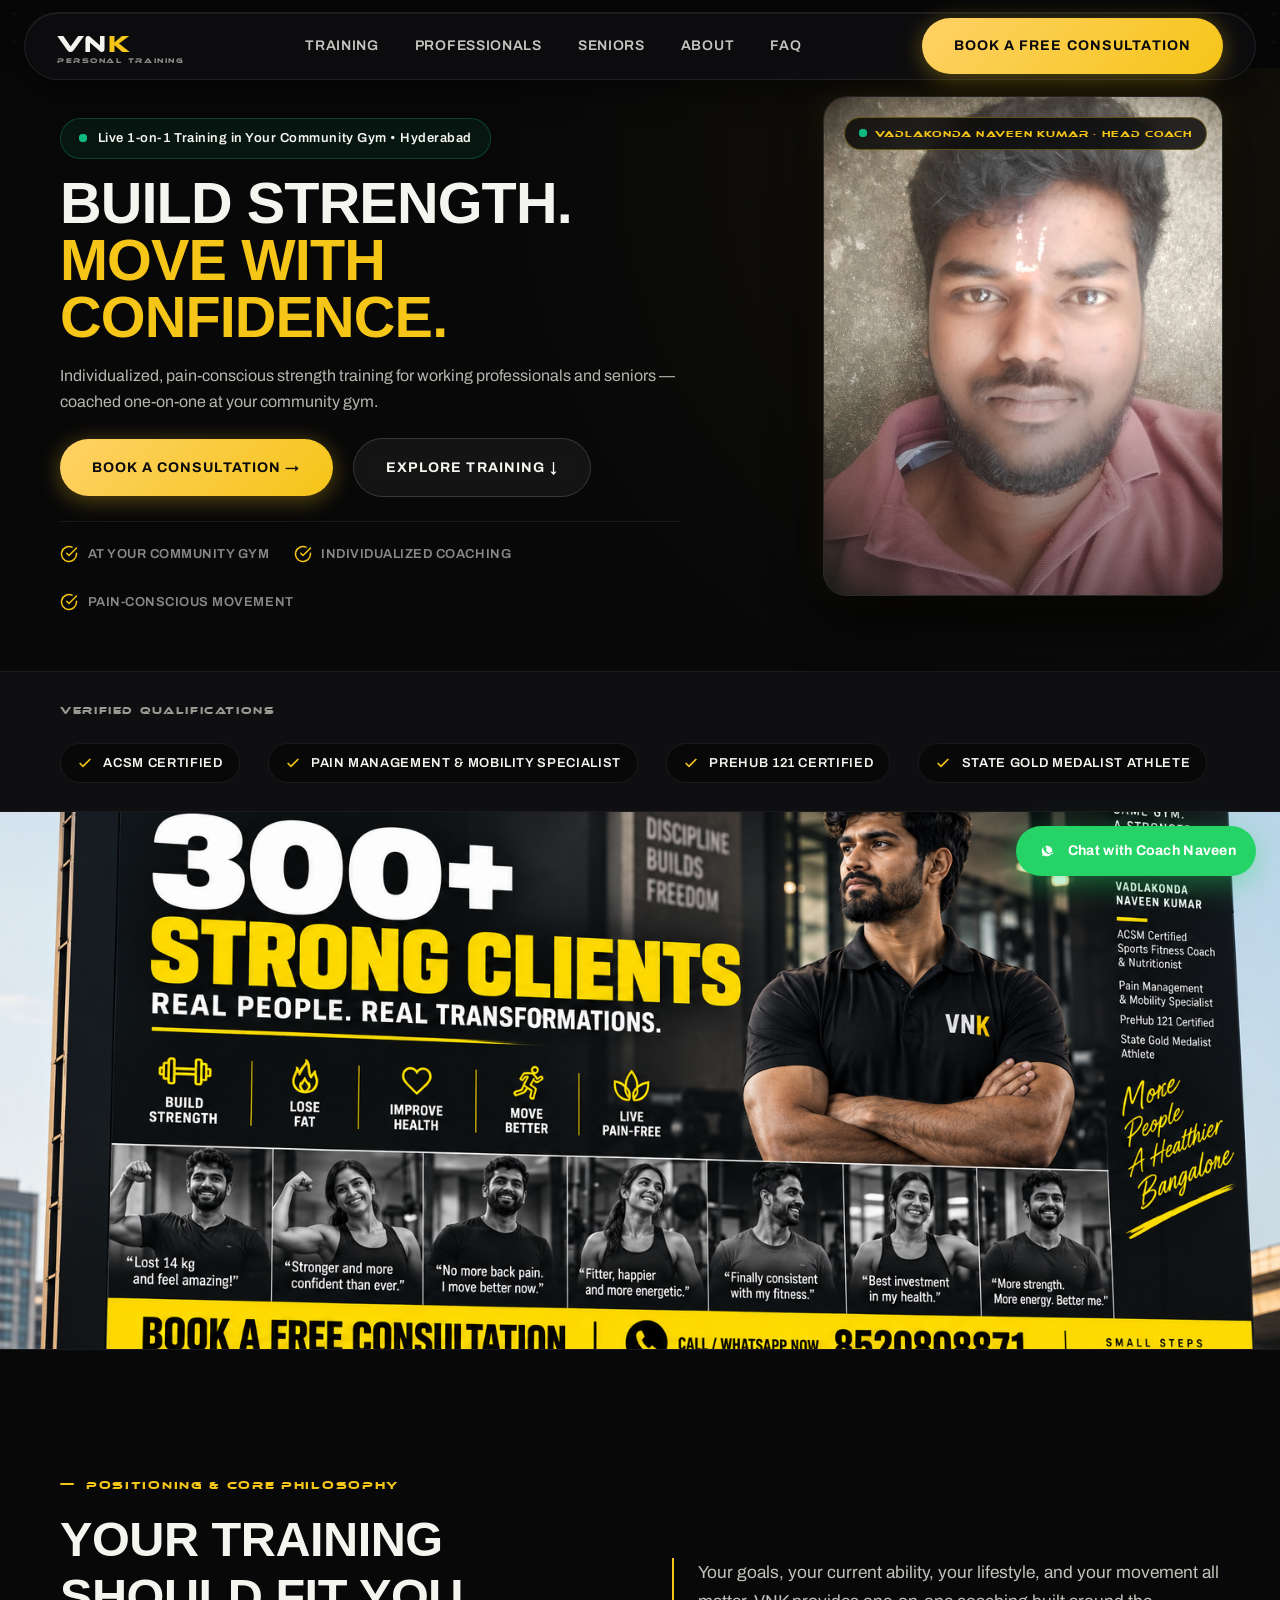
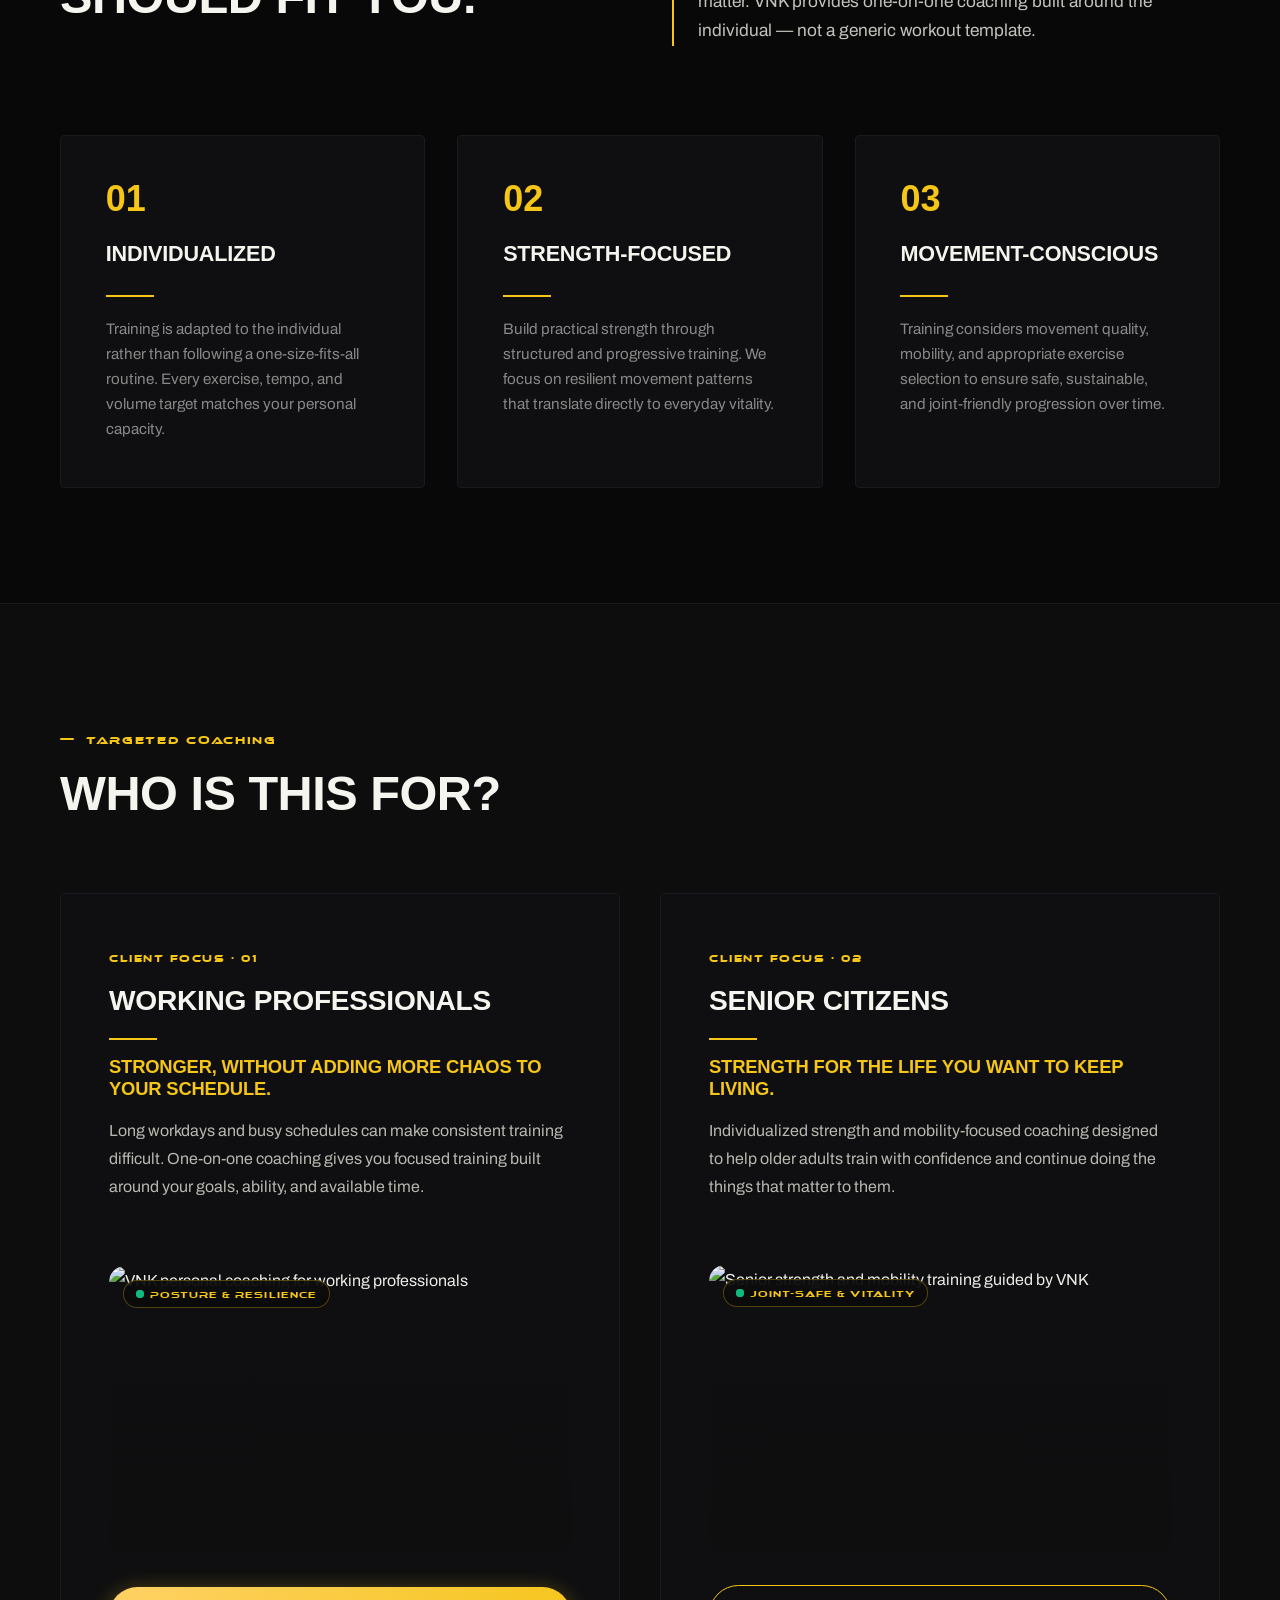
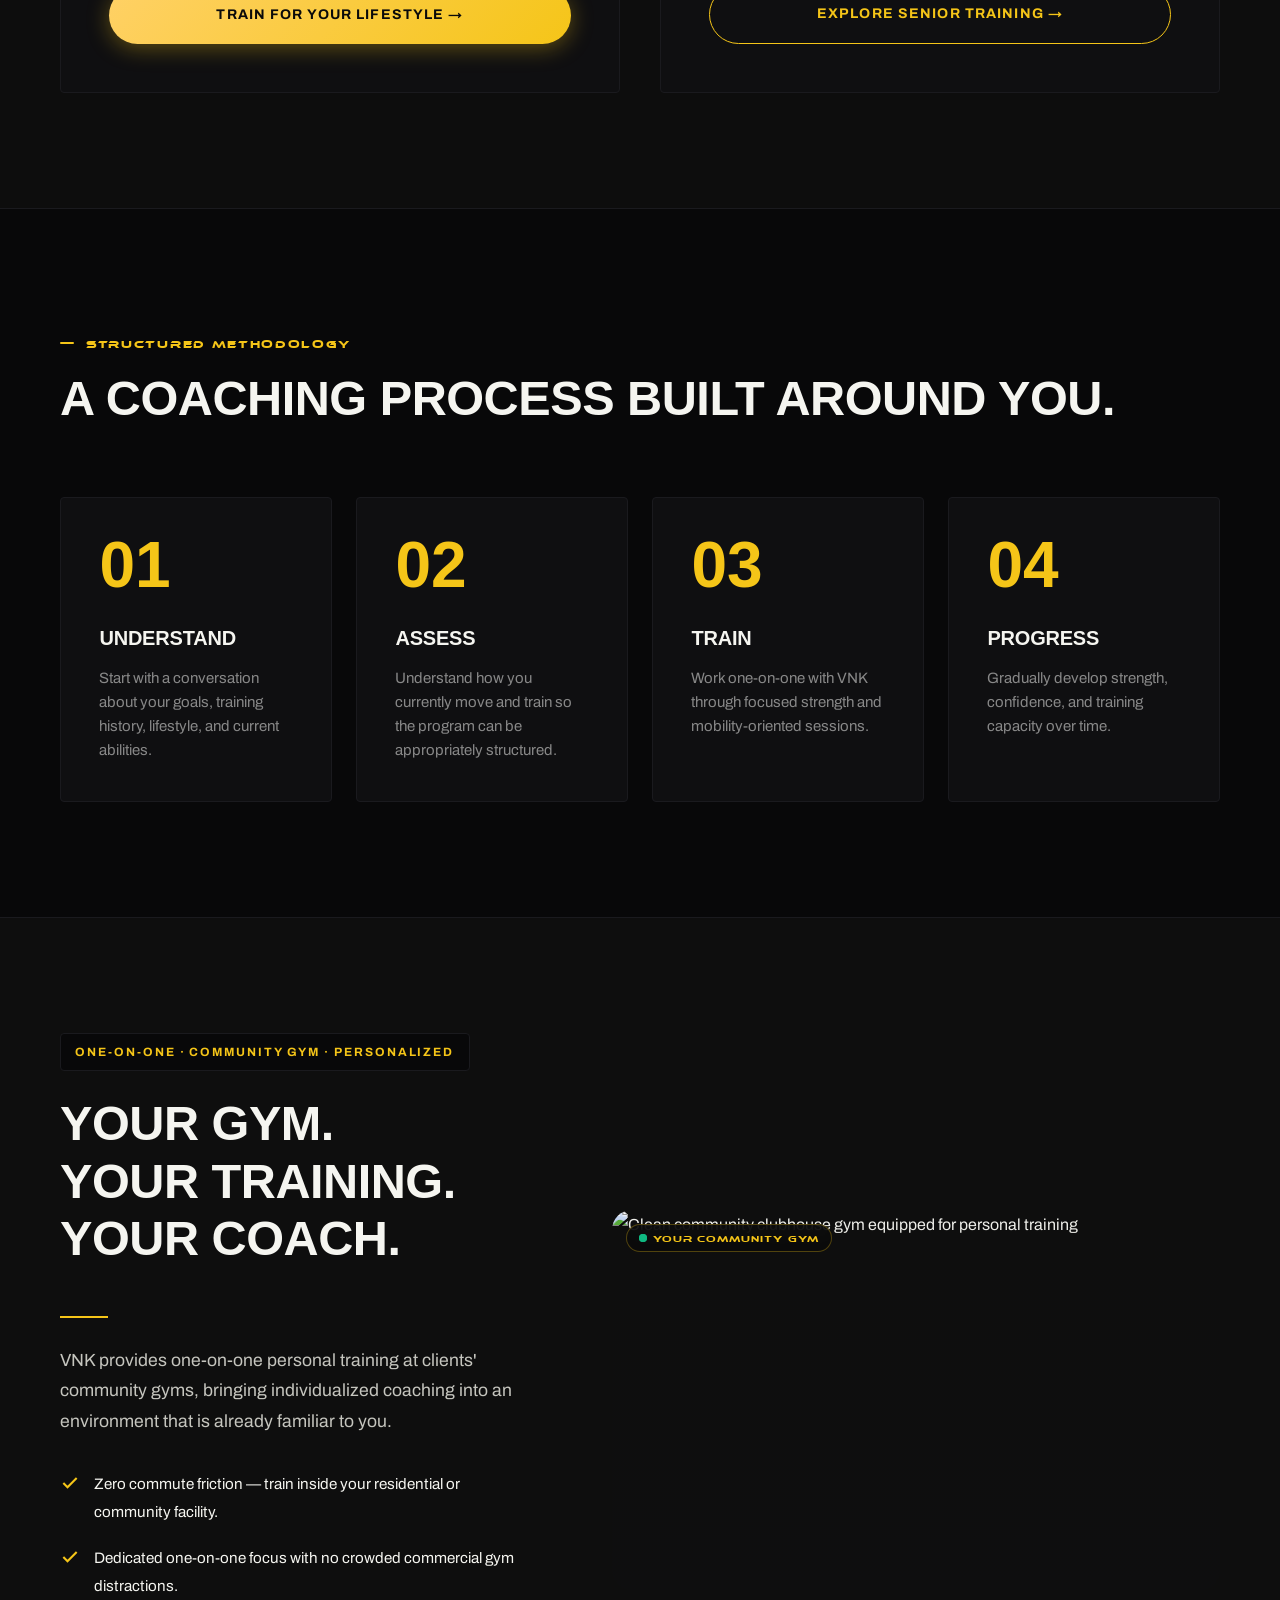
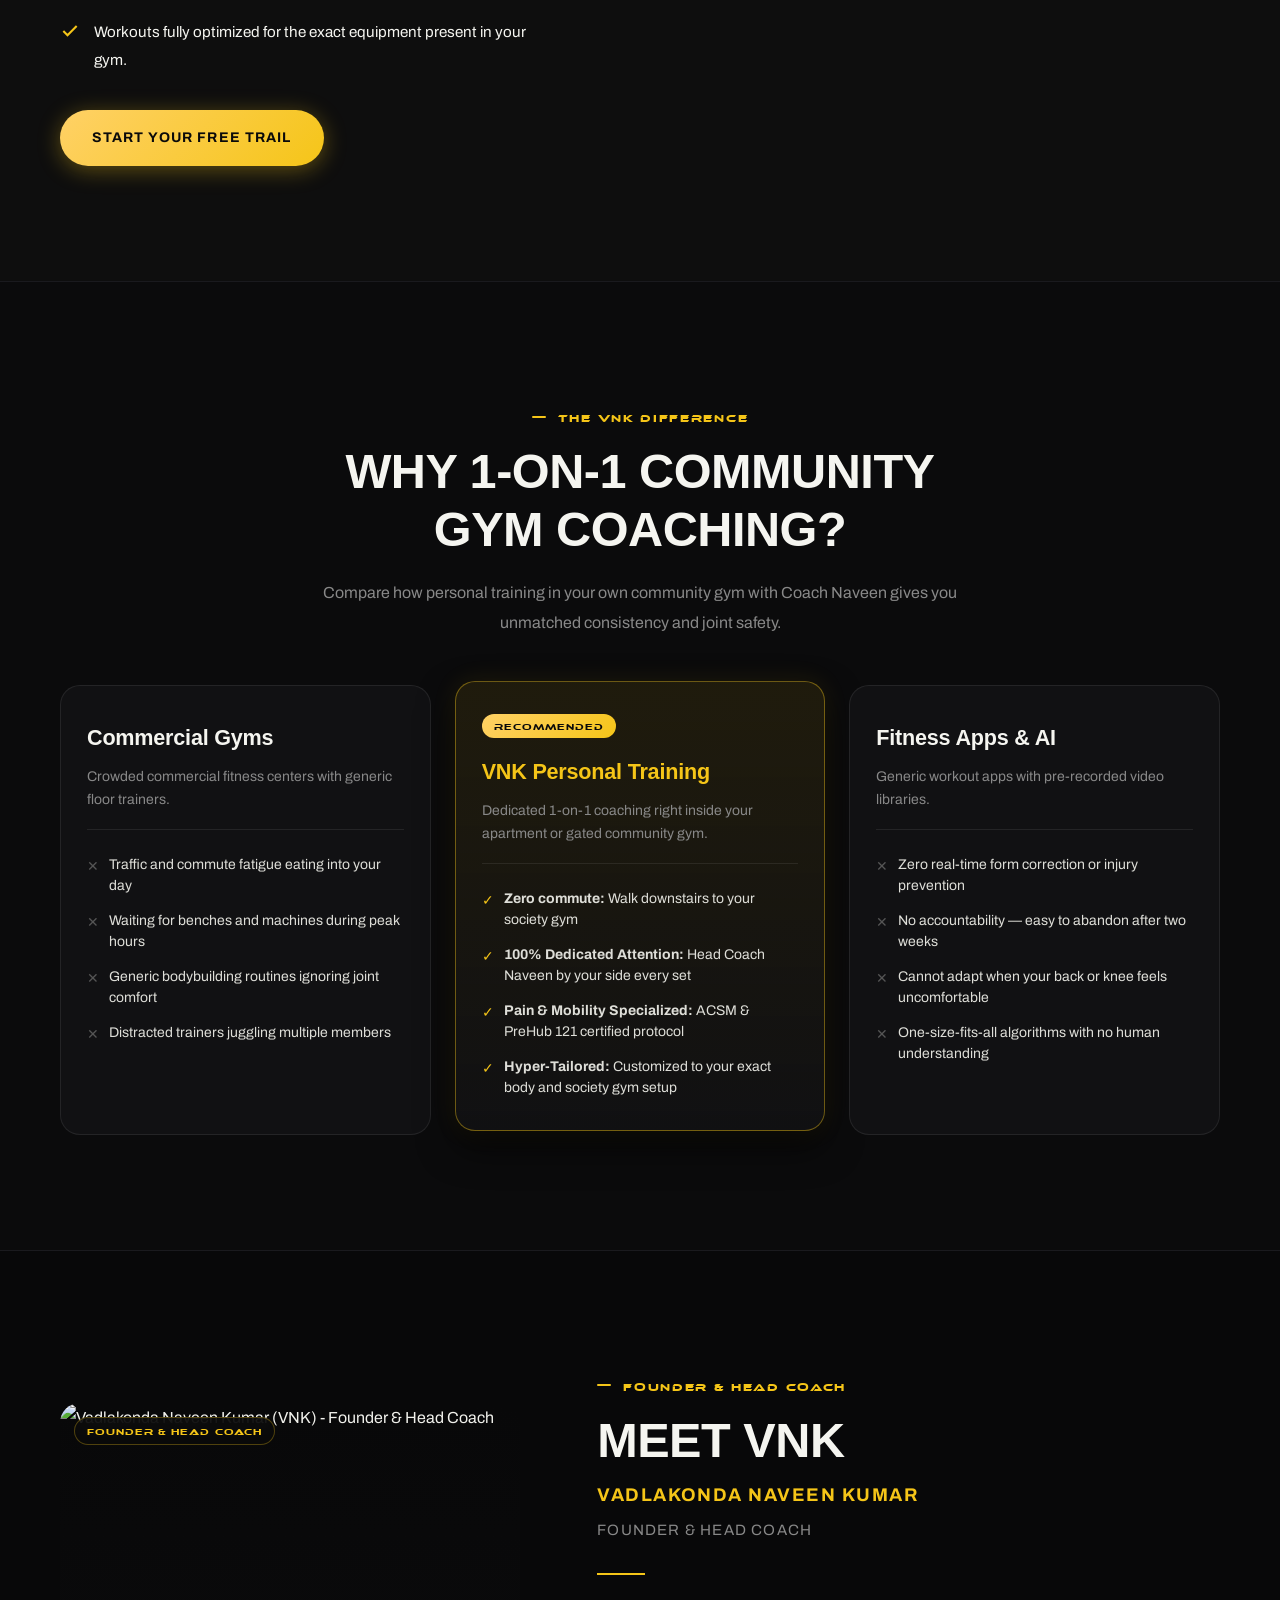
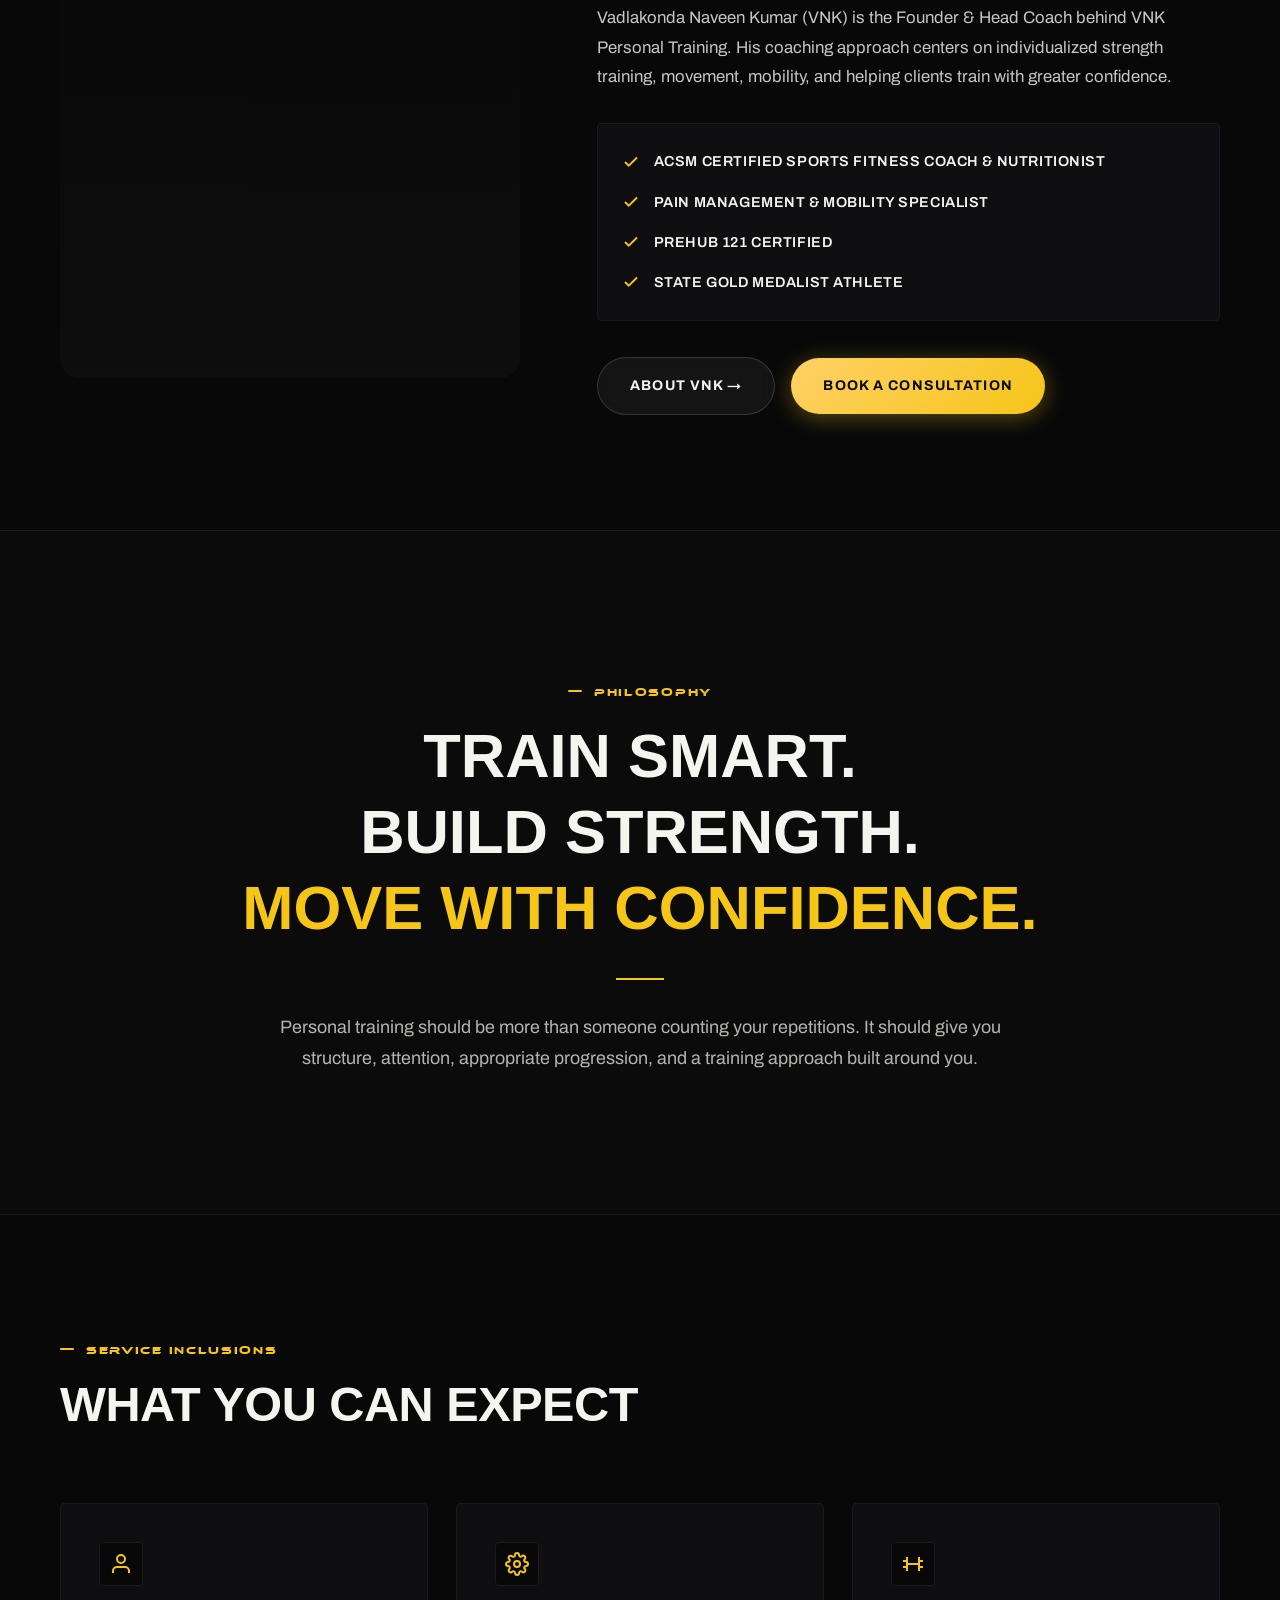
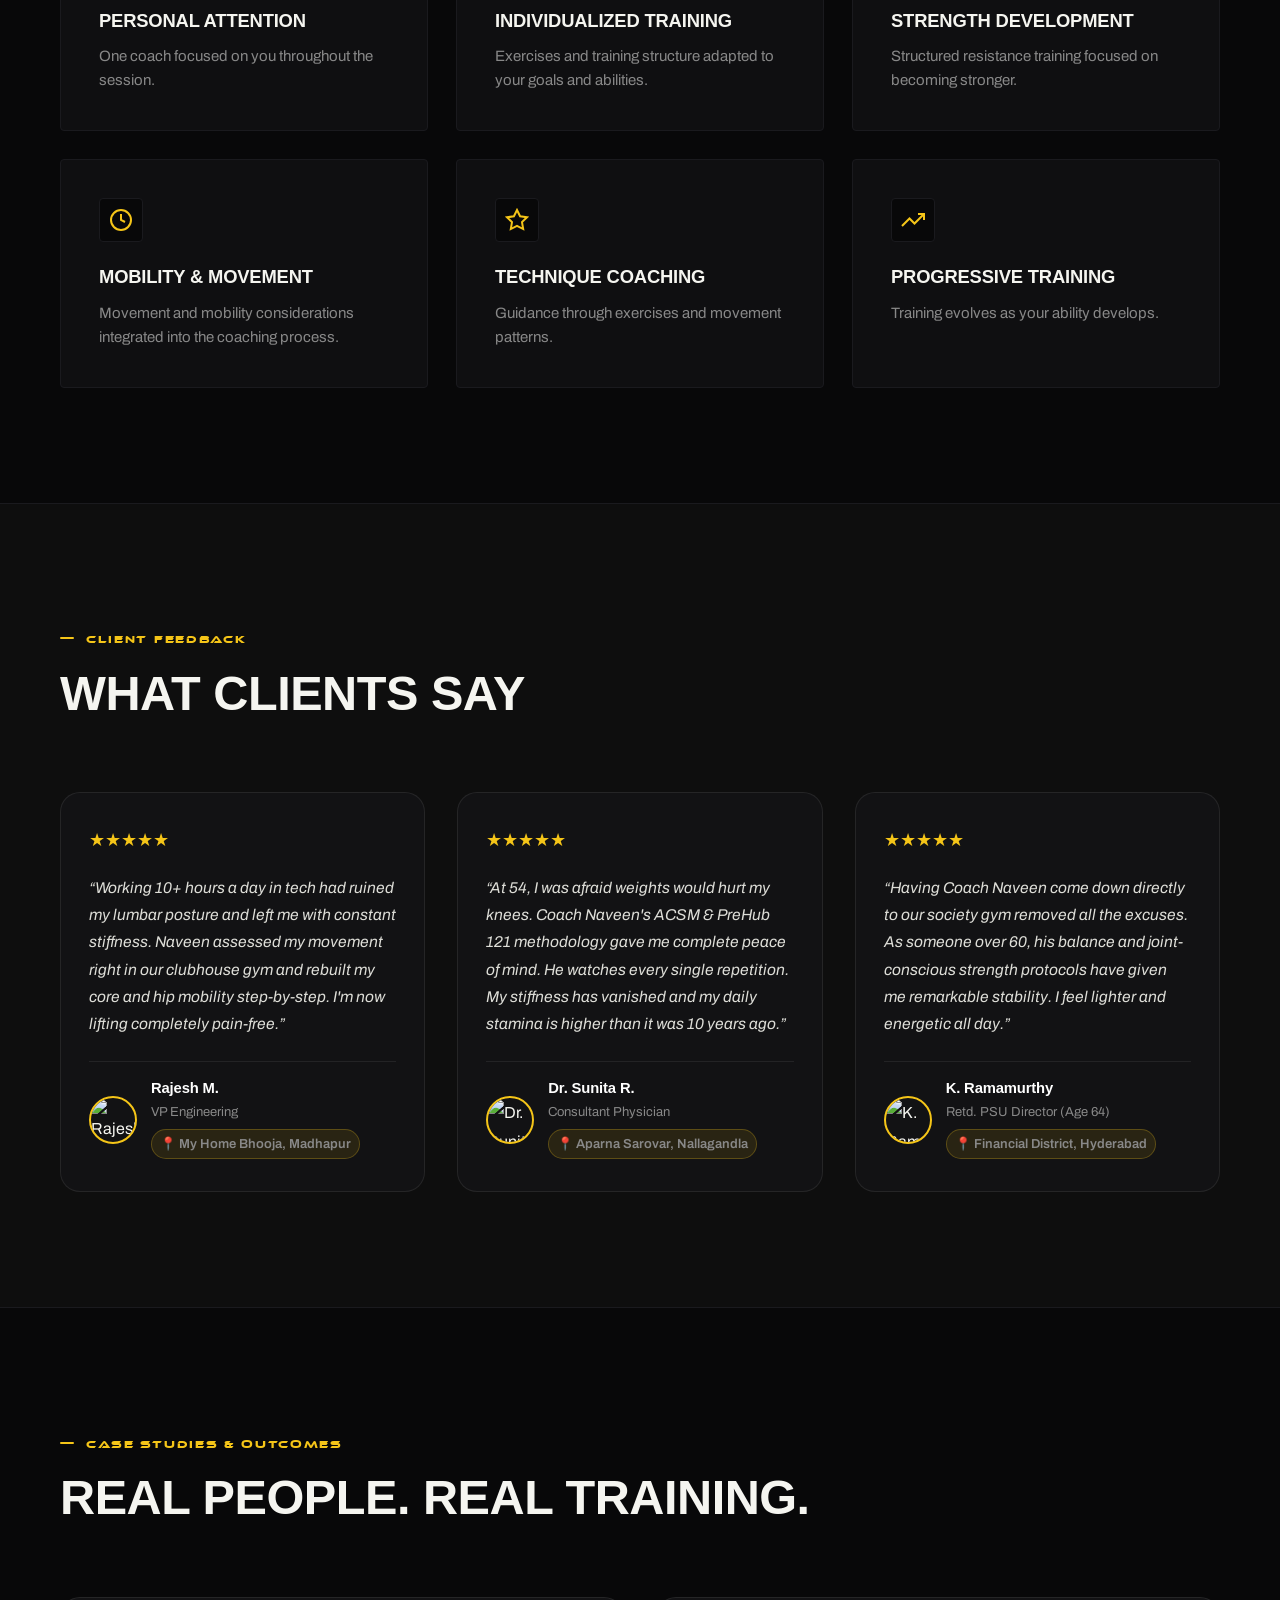
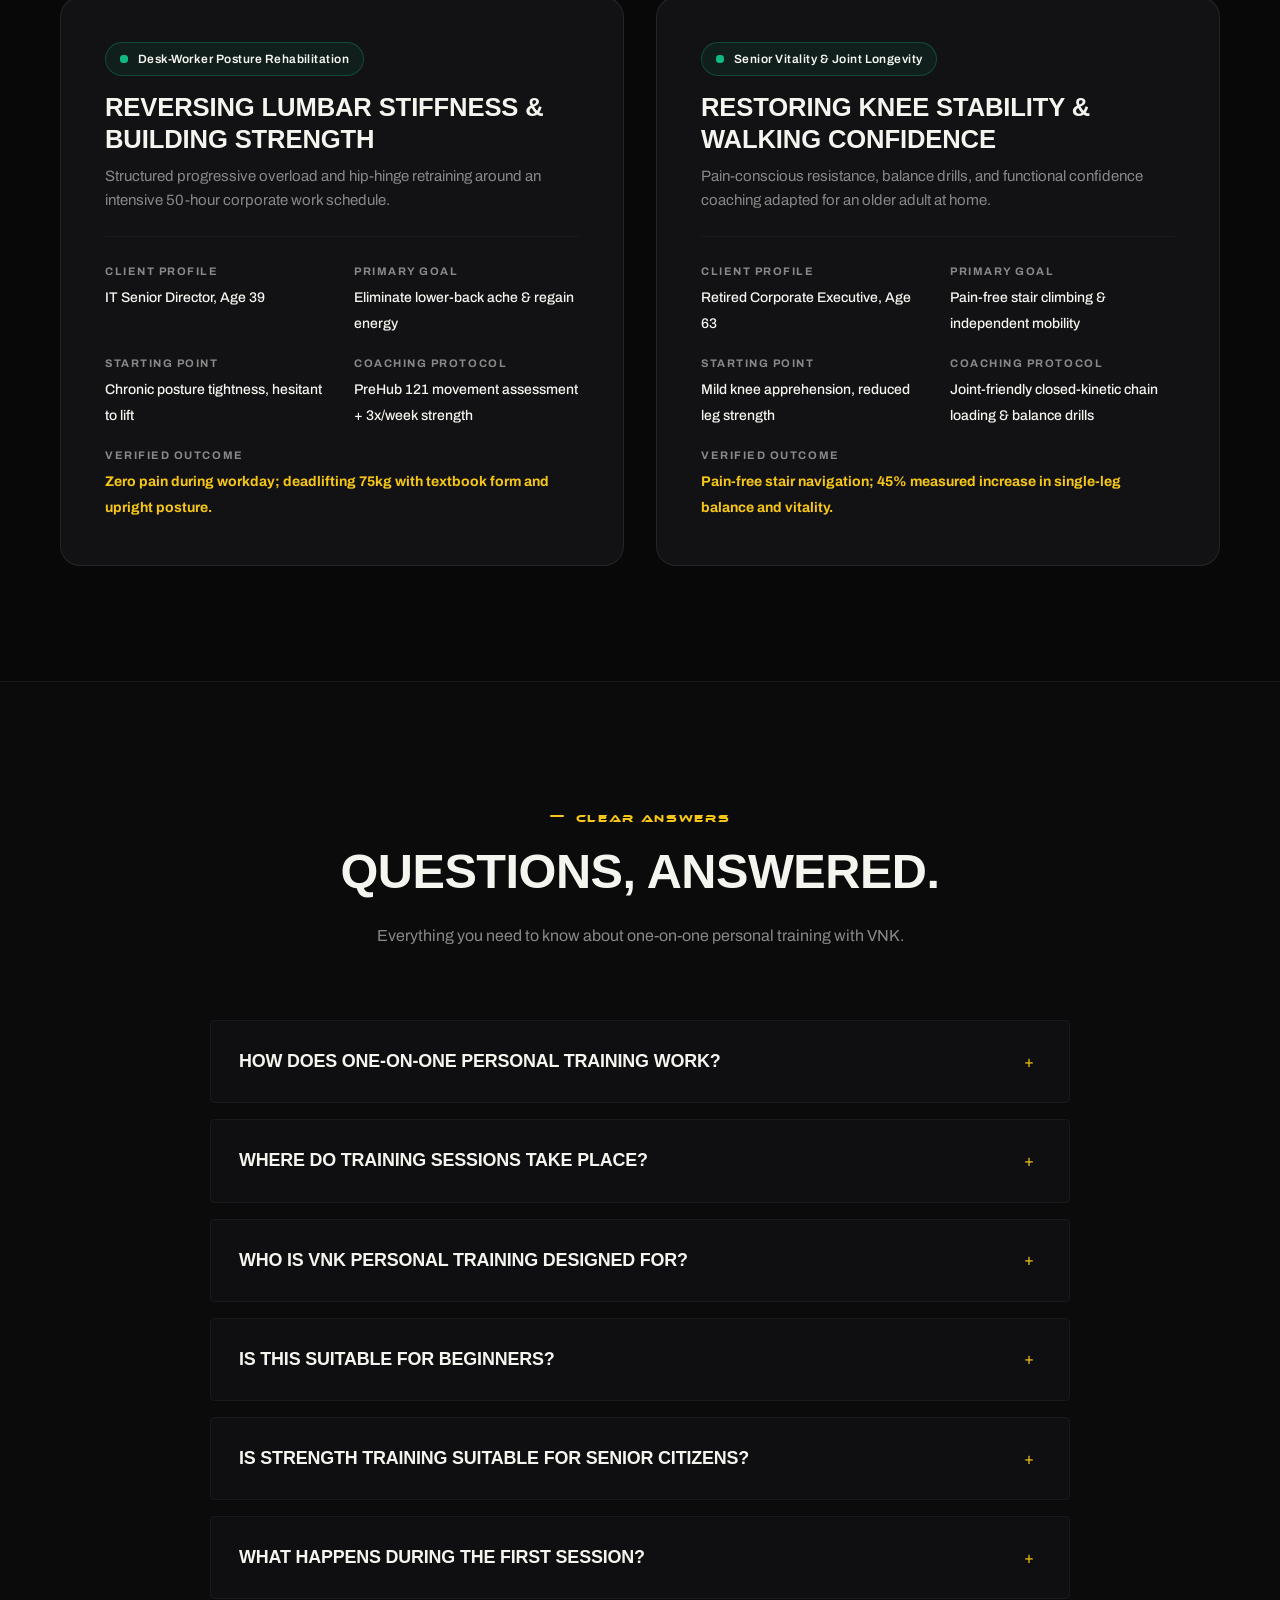
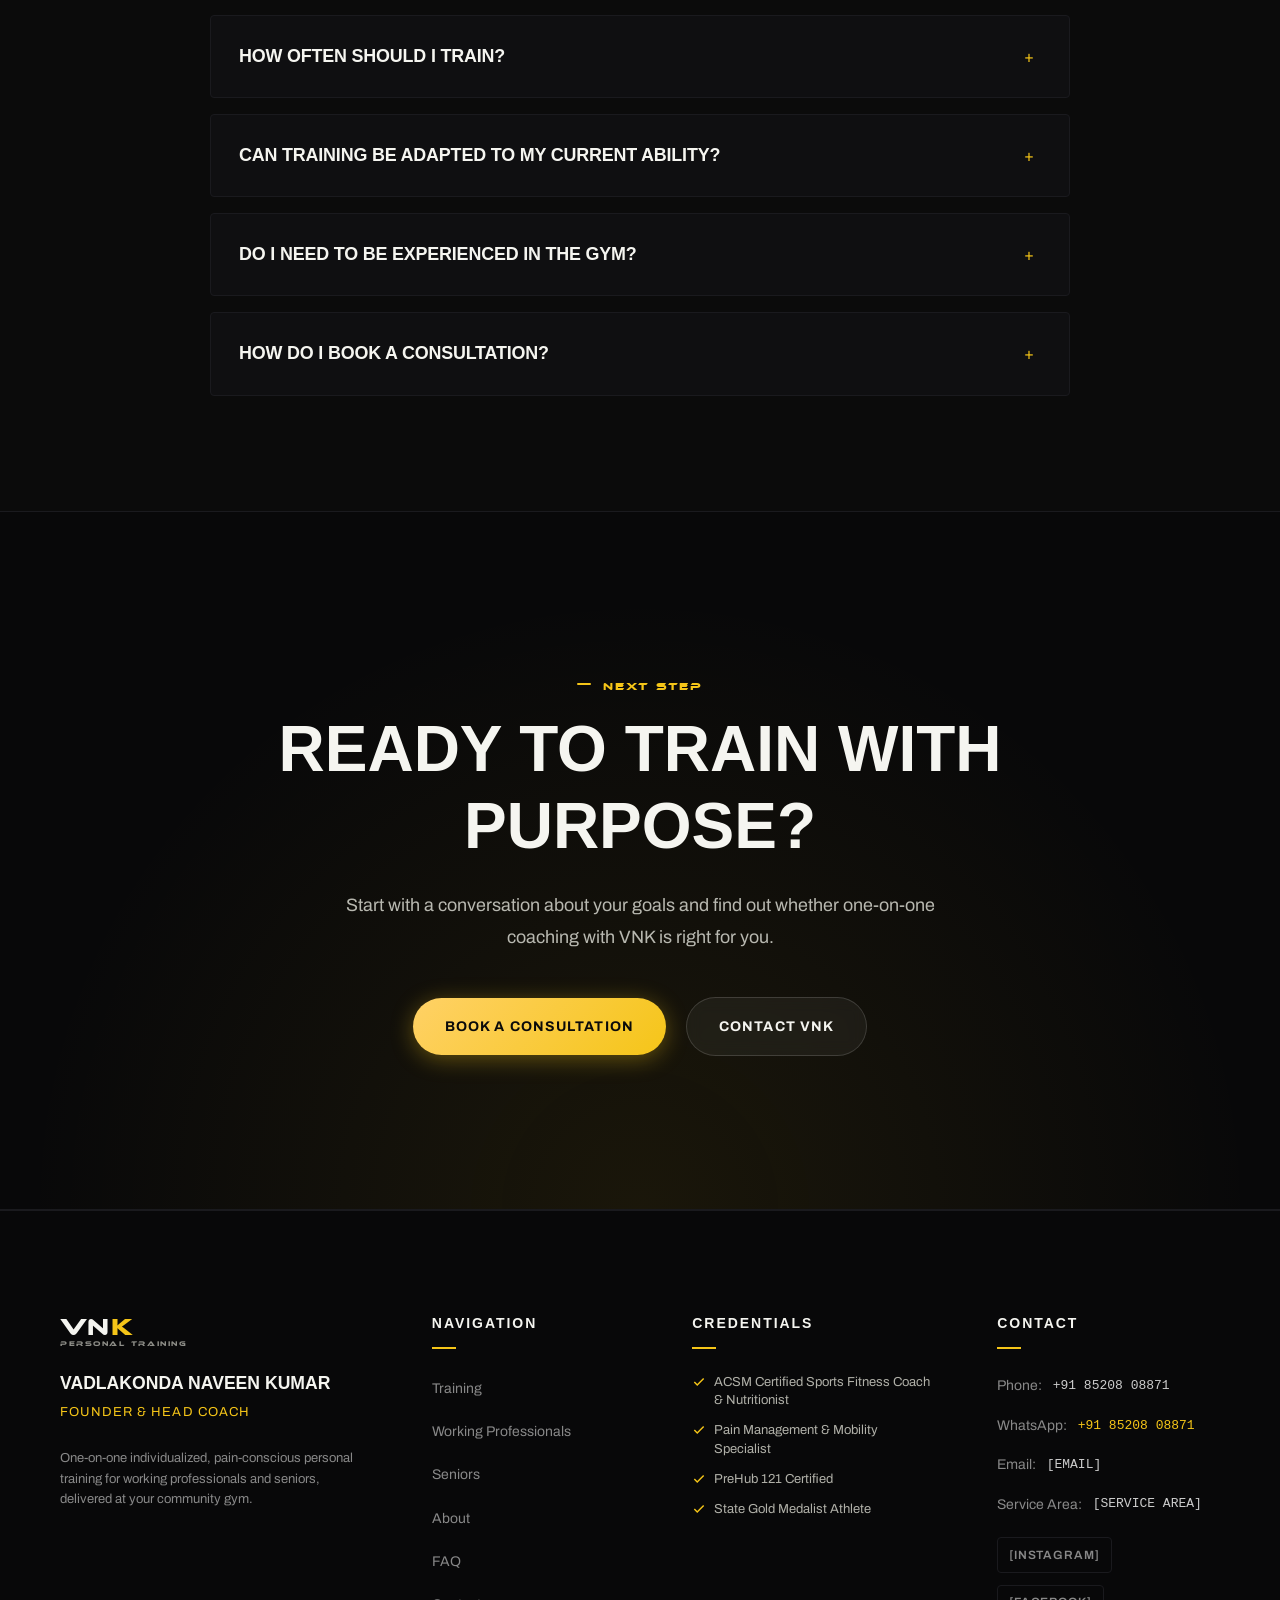
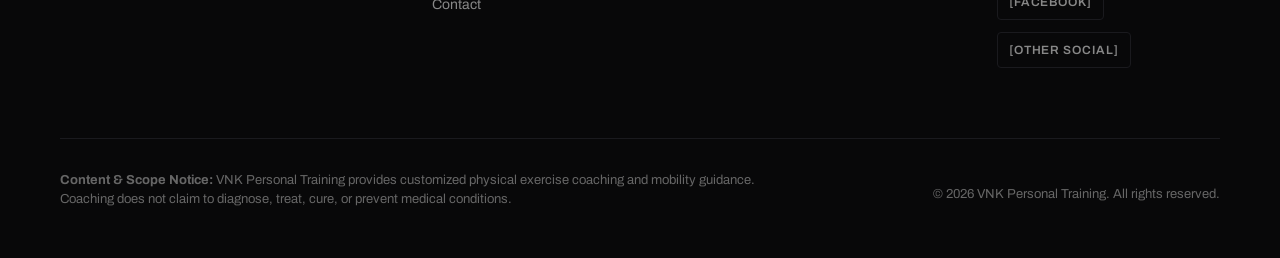
==== commit 842d59c5: "Update website" ====
--- a/index.html
+++ b/index.html
@@ -127,22 +127,6 @@
               <span class="pulse-dot-green"></span>
               <span>Vadlakonda Naveen Kumar · Head Coach</span>
             </div>
-            <div class="hero-floating-stat">
-              <div class="hero-stat-item">
-                <span class="hero-stat-num">1-on-1</span>
-                <span class="hero-stat-label">Exclusively</span>
-              </div>
-              <div class="hero-stat-divider"></div>
-              <div class="hero-stat-item">
-                <span class="hero-stat-num">4.9★</span>
-                <span class="hero-stat-label">Client Rating</span>
-              </div>
-              <div class="hero-stat-divider"></div>
-              <div class="hero-stat-item">
-                <span class="hero-stat-num">100%</span>
-                <span class="hero-stat-label">Pain-Conscious</span>
-              </div>
-            </div>
           </div>
         </div>
       </div>
--- a/css/style.css
+++ b/css/style.css
@@ -732,7 +732,7 @@
 .hero-visual-overlay {
   position: absolute;
   inset: 0;
-  background: linear-gradient(to top, rgba(7, 7, 8, 0.92) 0%, rgba(7, 7, 8, 0.3) 55%, transparent 100%);
+  background: linear-gradient(to top, rgba(7, 7, 8, 0.45) 0%, transparent 55%);
   pointer-events: none;
 }
 
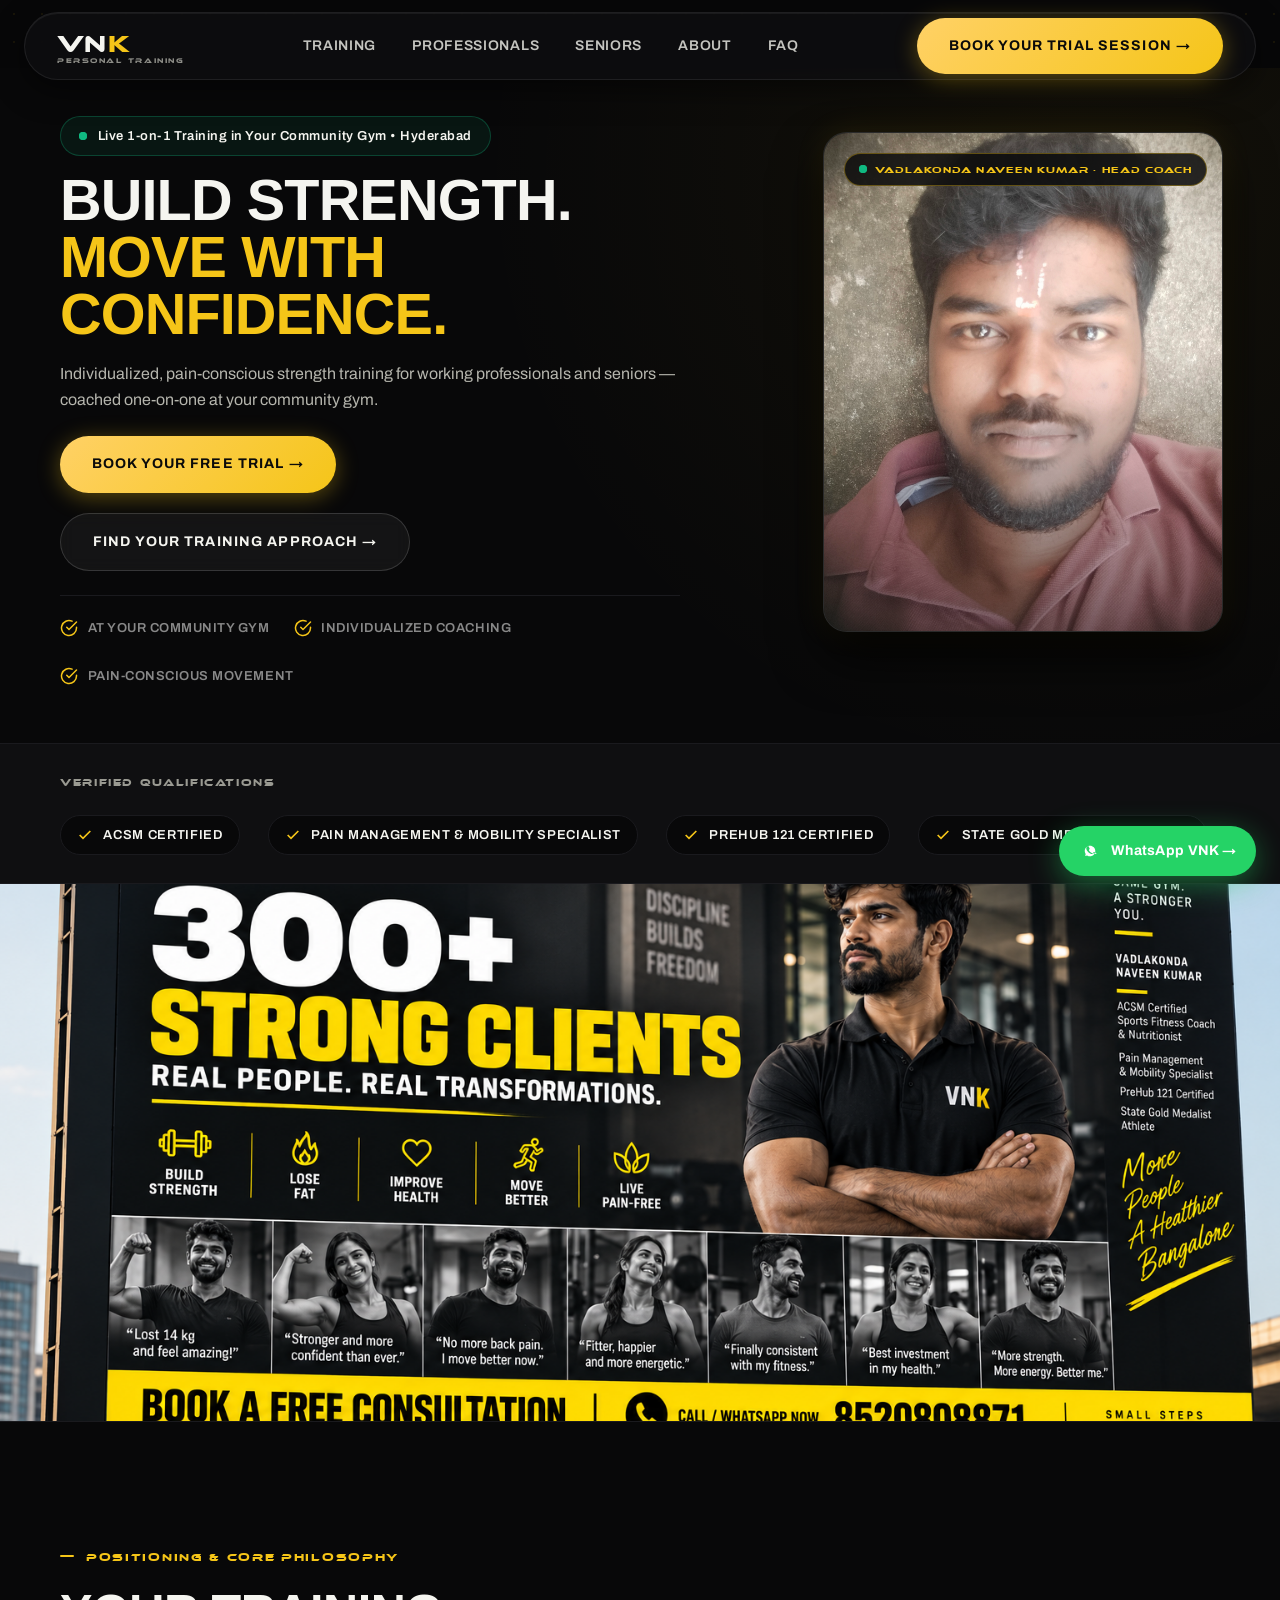
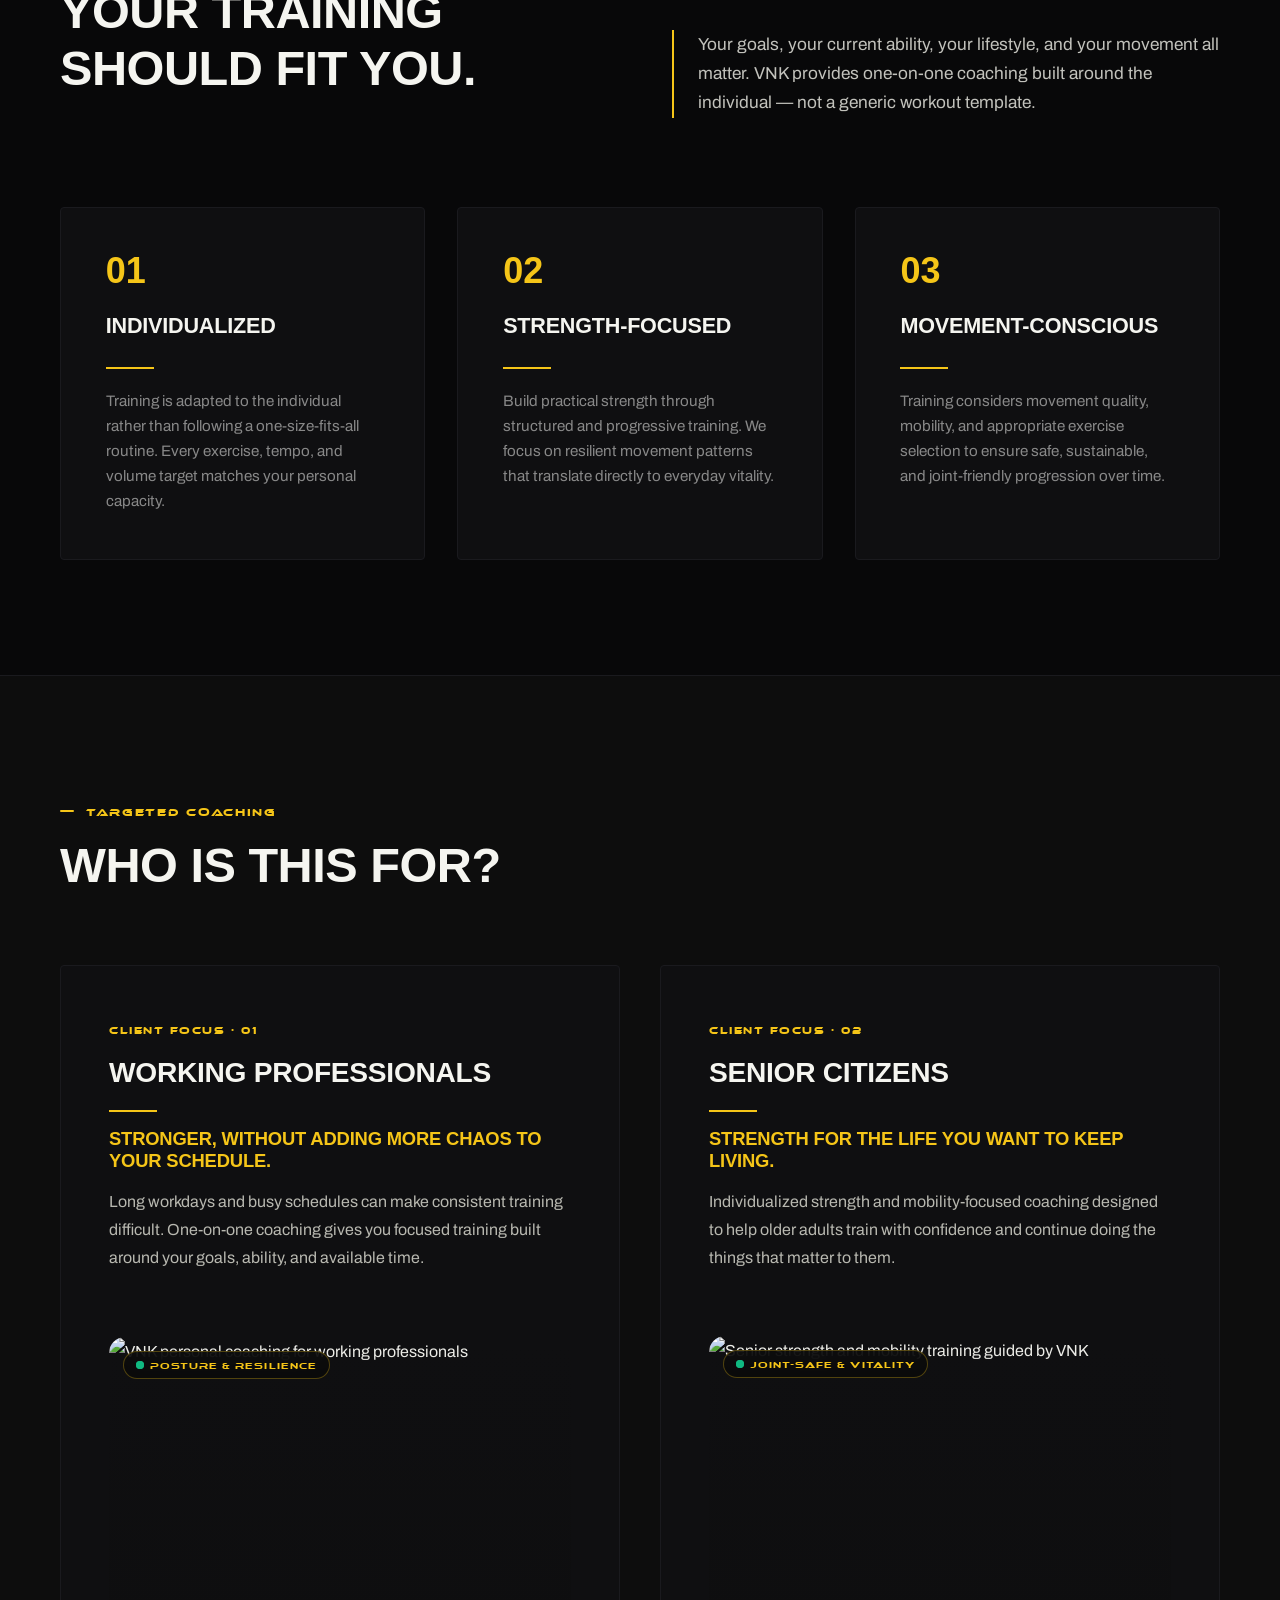
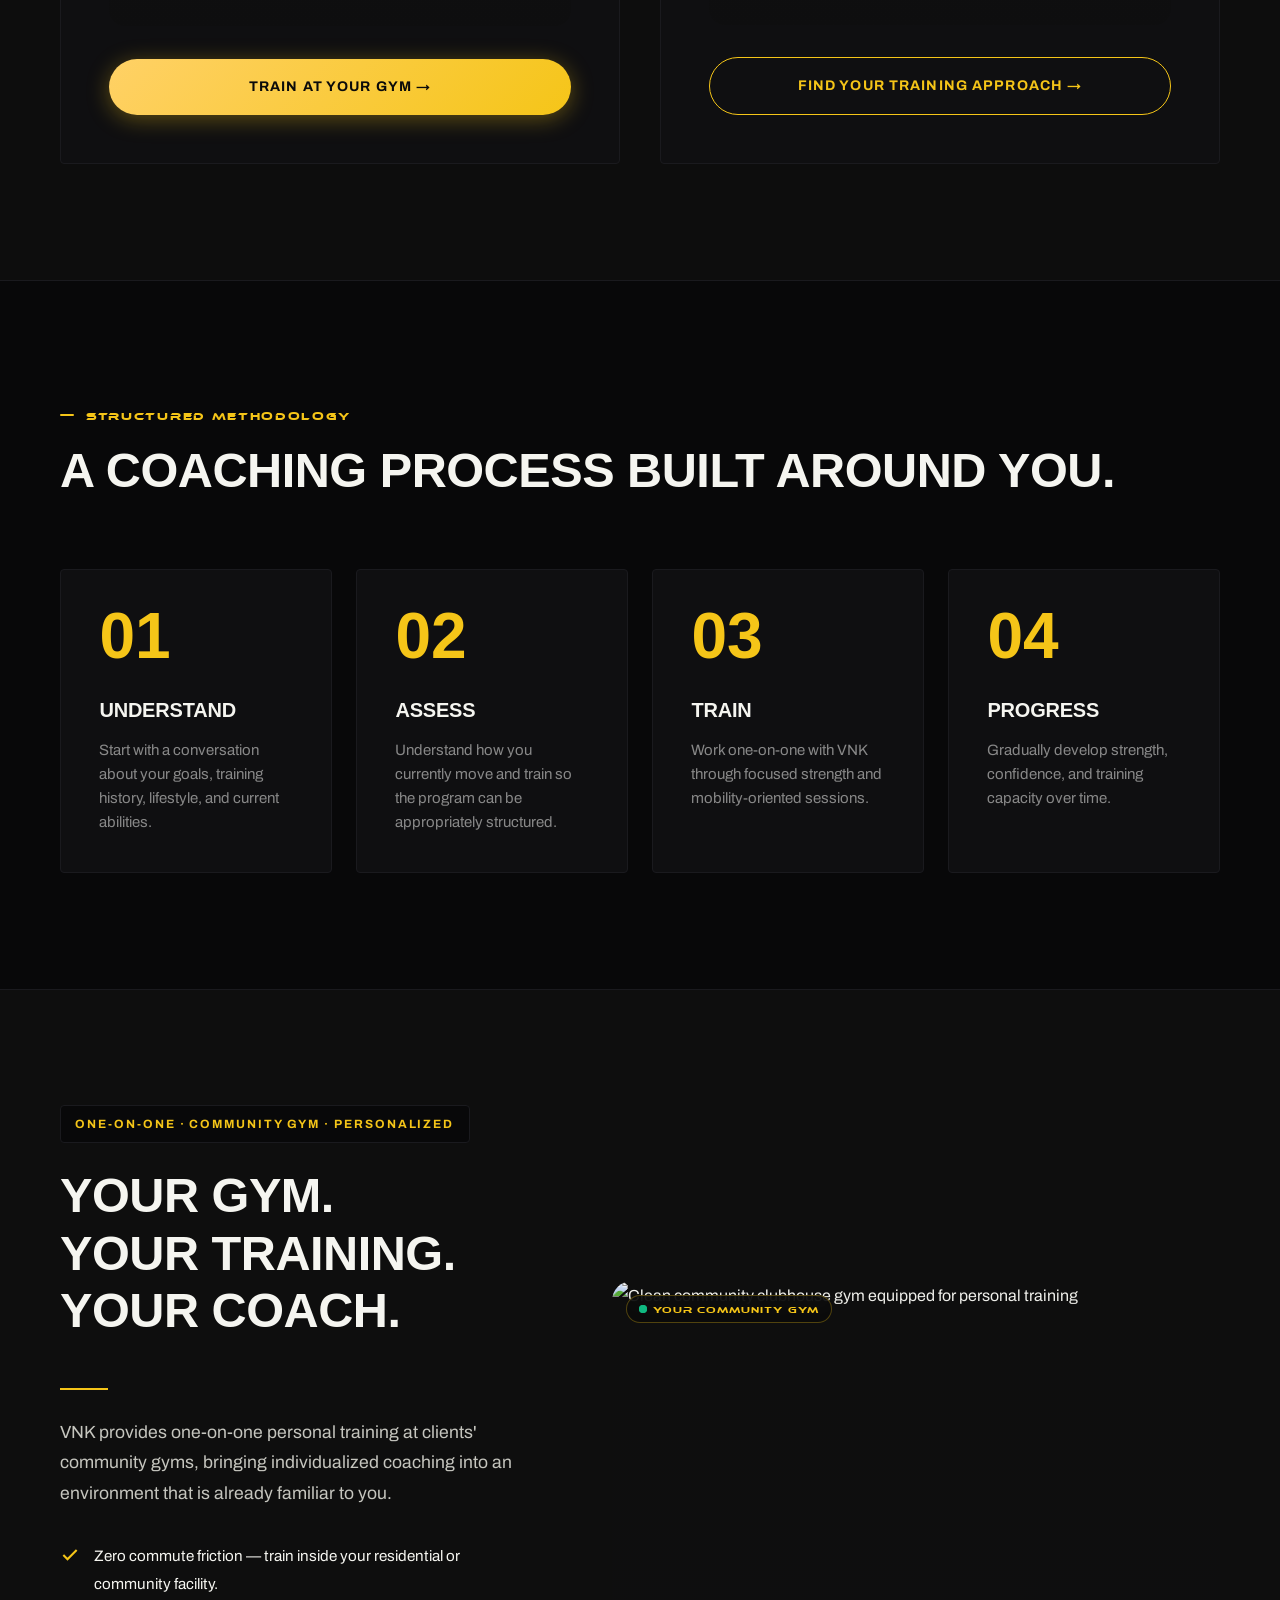
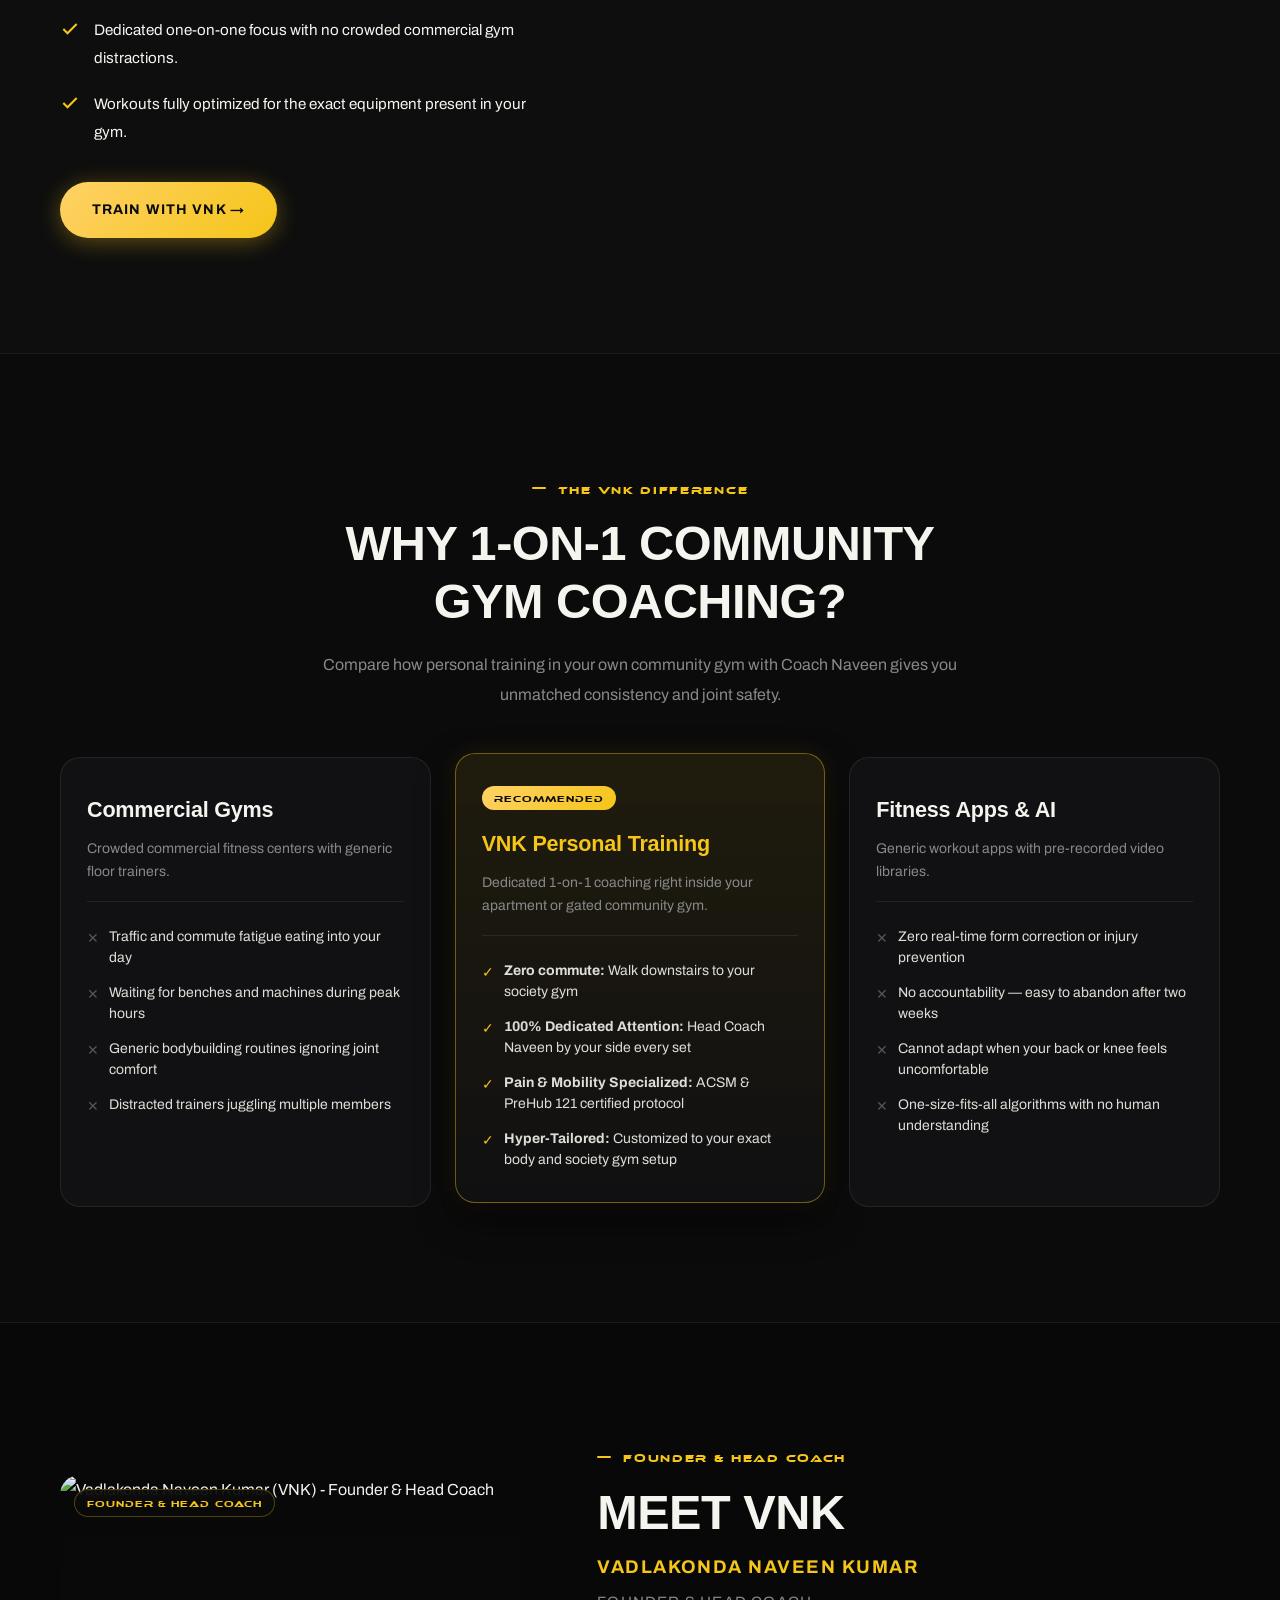
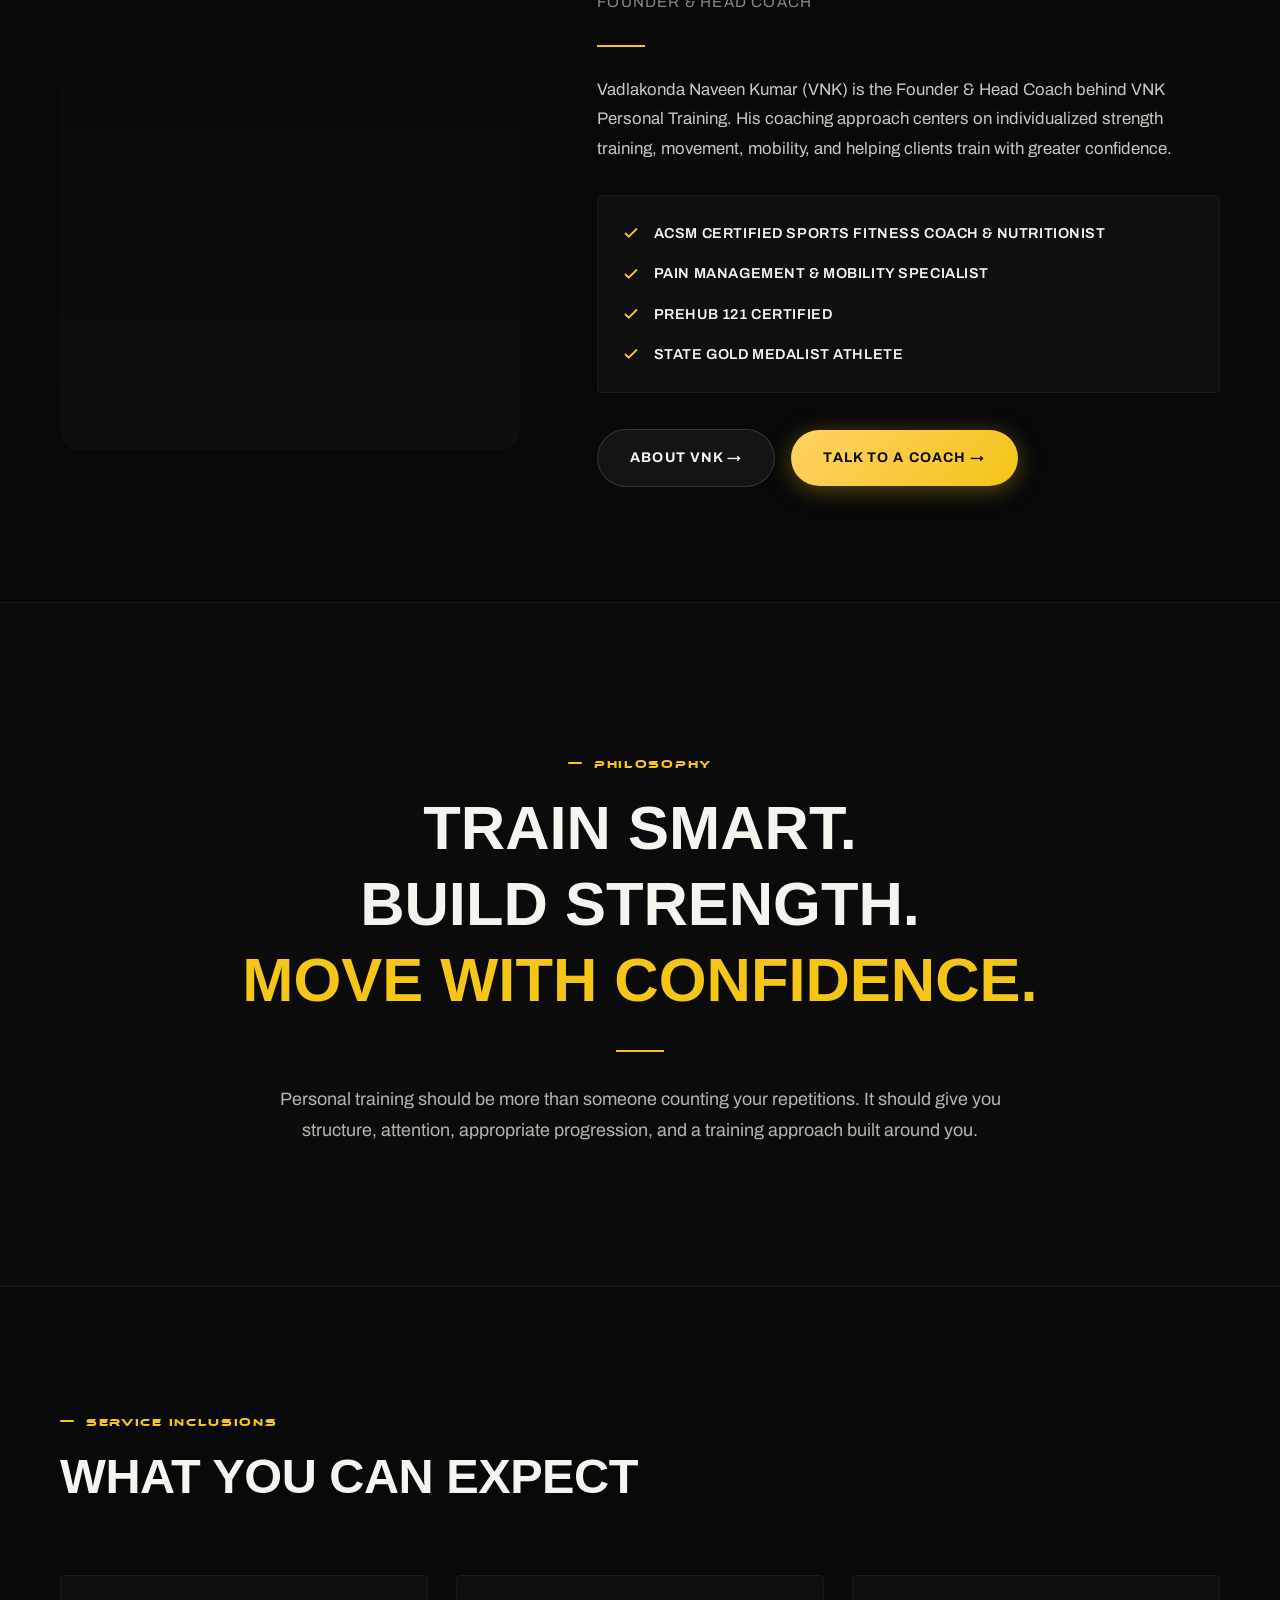
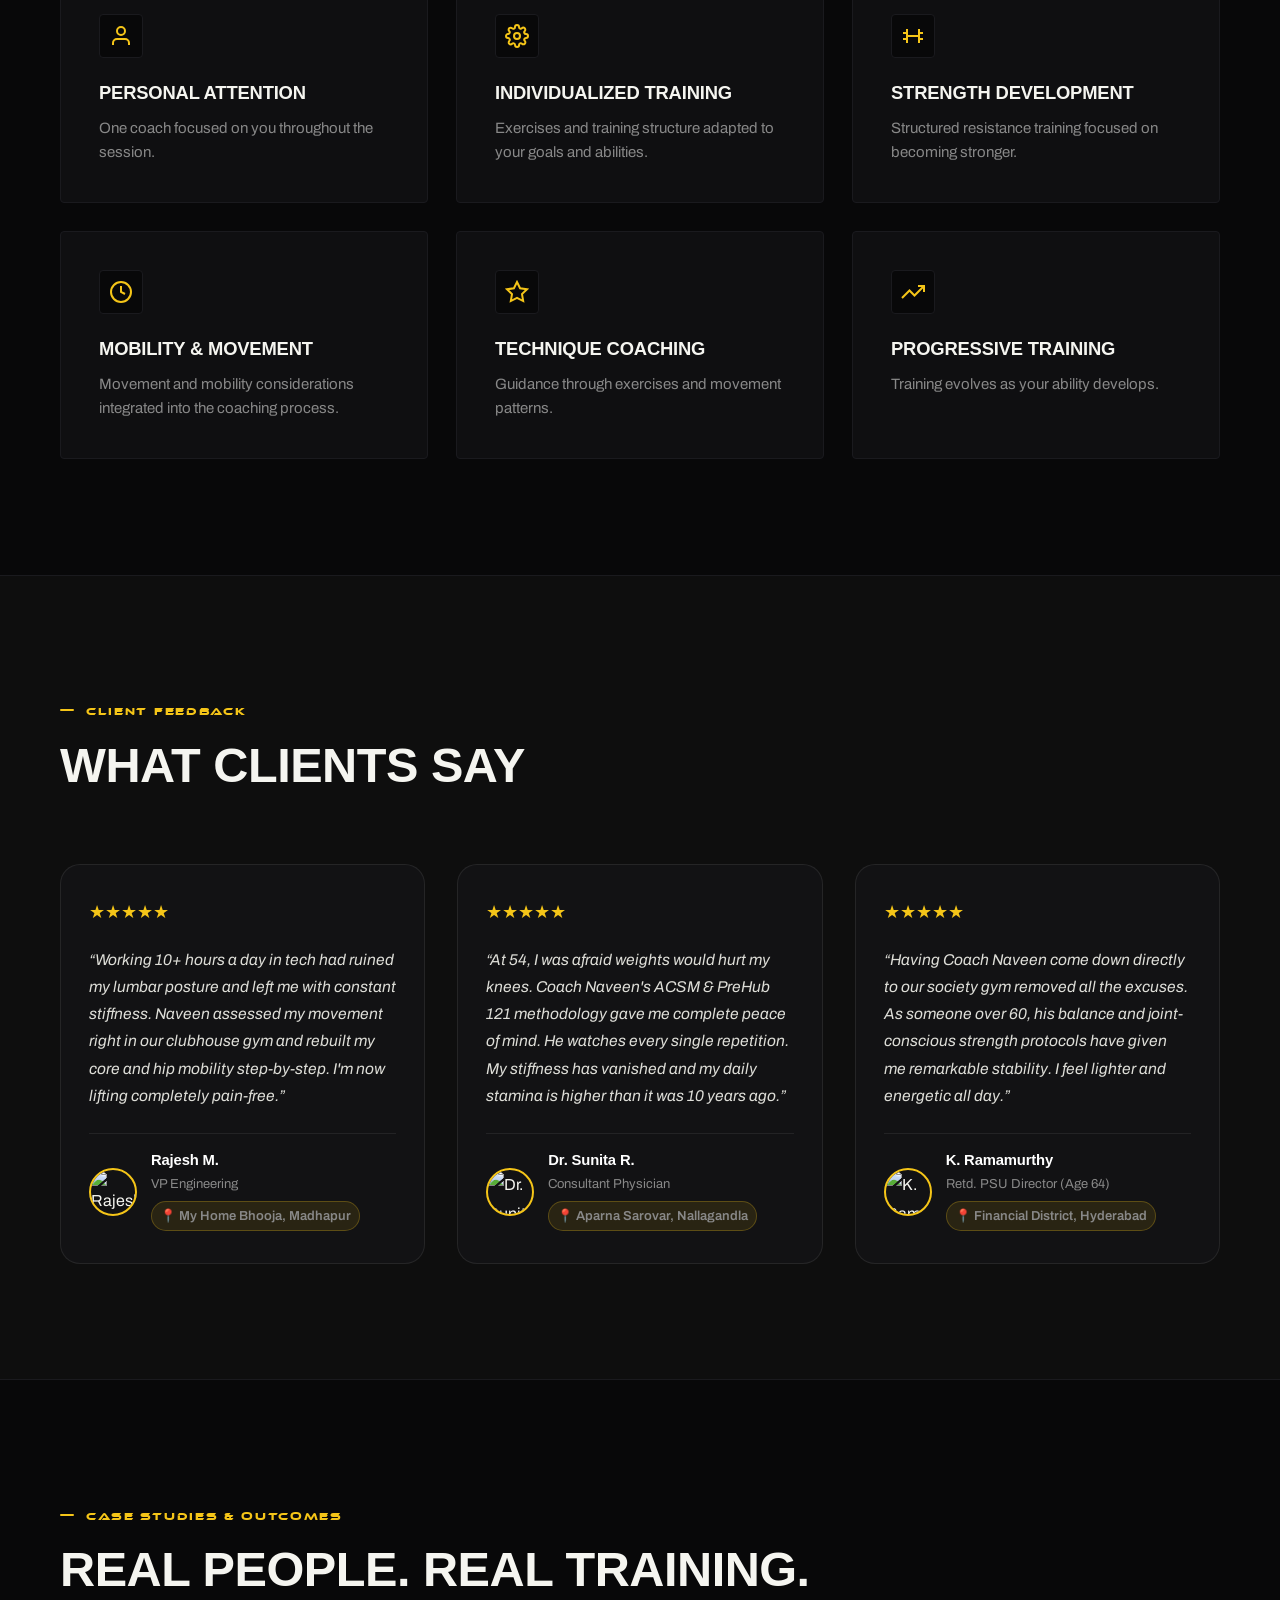
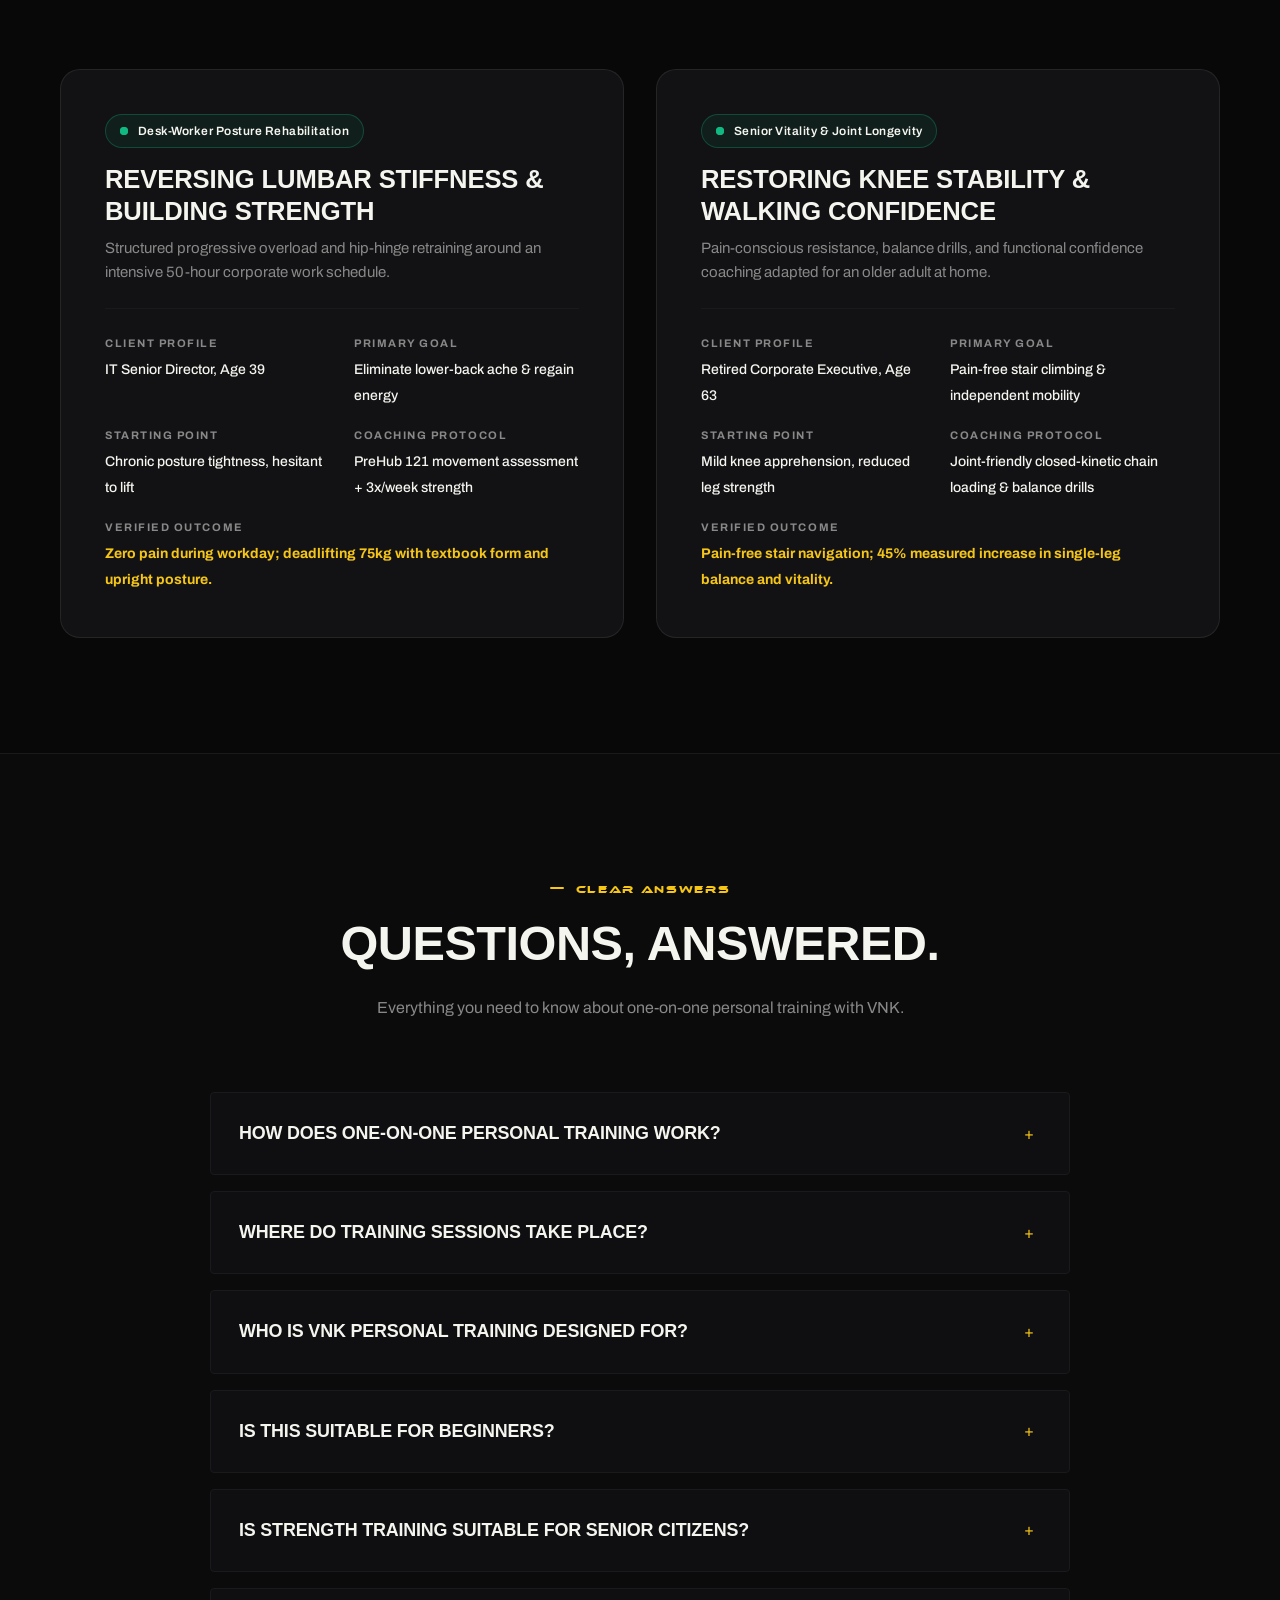
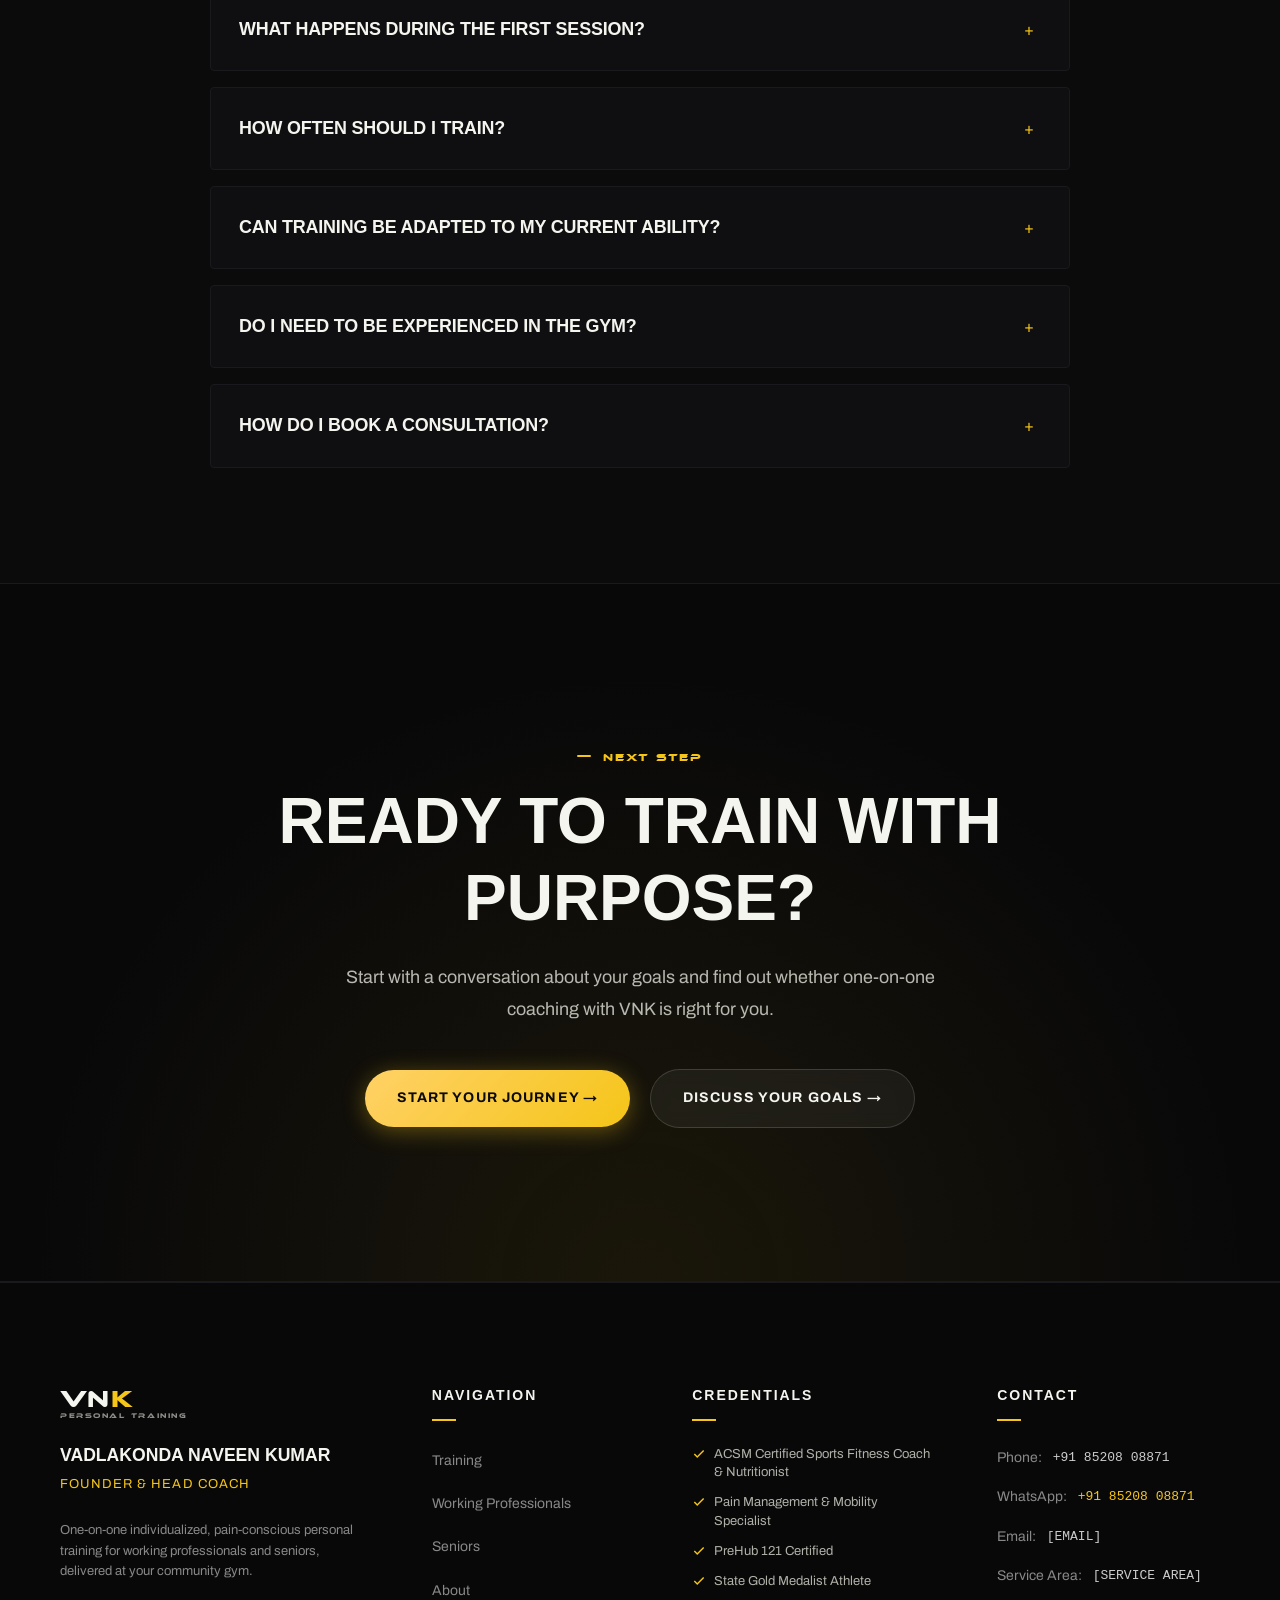
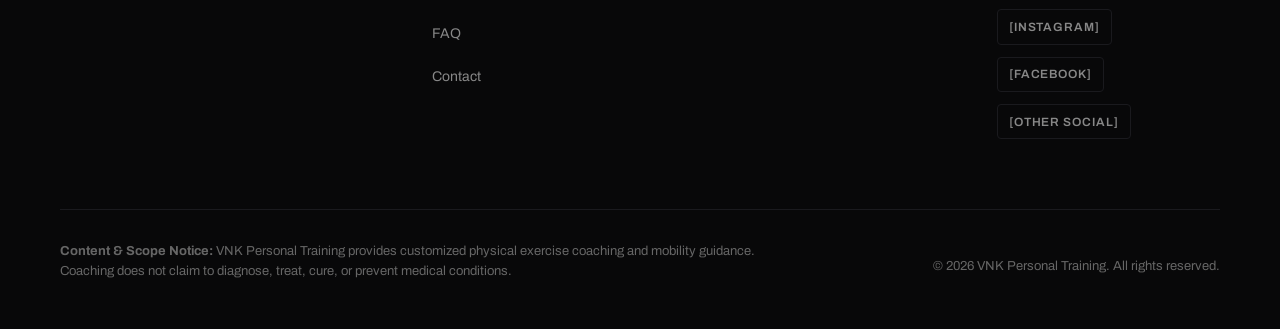
==== commit d9a6f50d: "Update website" ====
--- a/index.html
+++ b/index.html
@@ -41,7 +41,7 @@
 
       <div class="nav-actions">
         <button type="button" class="btn btn-primary" data-open-modal="consultation">
-          Book a Free Consultation
+          Book Your Trial Session →
         </button>
 
         <button type="button" class="mobile-menu-btn" aria-label="Toggle navigation menu" aria-expanded="false">
@@ -66,7 +66,7 @@
 
     <div class="mobile-nav-footer">
       <button type="button" class="btn btn-primary mobile-nav-cta" data-open-modal="consultation" style="width: 100%;">
-        Book a free Consultation
+        Book Your Free Trial →
       </button>
       <div class="mobile-nav-meta">
         <strong>Vadlakonda Naveen Kumar (VNK)</strong><br>
@@ -96,10 +96,10 @@
 
           <div class="hero-ctas">
             <button type="button" class="btn btn-primary" data-open-modal="consultation">
-              Book a Consultation →
+              Book Your Free Trial →
             </button>
             <a href="#training" class="btn btn-secondary">
-              Explore Training ↓
+              Find Your Training Approach →
             </a>
           </div>
 
@@ -251,7 +251,7 @@
 
             <div class="audience-card-action">
               <a href="working-professionals.html" class="btn btn-primary" style="width: 100%;">
-                Train For Your Lifestyle →
+                Train At Your Gym →
               </a>
             </div>
           </article>
@@ -283,7 +283,7 @@
 
             <div class="audience-card-action">
               <a href="senior-strength-training.html" class="btn btn-outline-yellow" style="width: 100%;">
-                Explore Senior Training →
+                Find Your Training Approach →
               </a>
             </div>
           </article>
@@ -371,7 +371,7 @@
           </div>
           <div>
             <button type="button" class="btn btn-primary" data-open-modal="consultation">
-              Start your free trail
+              Train With VNK →
             </button>
           </div>
         </div>
@@ -532,7 +532,7 @@
               About VNK →
             </a>
             <button type="button" class="btn btn-primary" data-open-modal="consultation">
-              Book a Consultation
+              Talk To A Coach →
             </button>
           </div>
         </div>
@@ -926,10 +926,10 @@
         </p>
         <div class="final-cta-buttons">
           <button type="button" class="btn btn-primary" data-open-modal="consultation">
-            Book a Consultation
+            Start Your Journey →
           </button>
           <a href="contact.html" class="btn btn-secondary">
-            Contact VNK
+            Discuss Your Goals →
           </a>
         </div>
       </div>
@@ -1039,7 +1039,7 @@
        ========================================================================= -->
   <aside class="mobile-sticky-cta" aria-label="Quick Action">
     <button type="button" class="btn btn-primary" data-open-modal="consultation">
-      Book Consultation
+      Book Your Trial Session →
     </button>
   </aside>
 
@@ -1080,7 +1080,7 @@
         </div>
 
         <button type="submit" class="btn btn-primary" style="width: 100%; margin-top: 0.5rem;">
-          Book a Consultation
+          Book Your Free Trial →
         </button>
       </form>
 
@@ -1107,7 +1107,7 @@
   <!-- Floating WhatsApp Action Widget (Direct Coach Line) -->
   <a href="https://wa.me/918520808871?text=Hi%20Coach%20Naveen,%20I%20would%20like%20to%20inquire%20about%201-on-1%20personal%20training%20at%20my%20community%20gym." target="_blank" rel="noopener" class="floating-whatsapp-btn" aria-label="Chat with Coach Naveen on WhatsApp">
     <svg viewBox="0 0 24 24"><path d="M12.031 6.172c-3.181 0-5.767 2.586-5.768 5.766-.001 1.298.38 2.27 1.019 3.287l-.582 2.128 2.182-.573c.978.58 1.911.928 3.145.929 3.178 0 5.767-2.587 5.768-5.766.001-3.187-2.575-5.77-5.764-5.771zm3.392 8.244c-.144.405-.837.774-1.17.824-.312.045-.694.072-2.115-.515-1.815-.749-2.986-2.593-3.076-2.713-.09-.12-1.076-1.429-1.076-2.726 0-1.297.681-1.933.923-2.196.242-.263.53-.328.706-.328.176 0 .353.003.508.01.164.007.387-.062.605.46.226.541.77 1.882.838 2.019.068.138.113.3.023.48-.09.179-.135.29-.271.452-.136.162-.284.361-.406.485-.136.136-.277.284-.119.555.158.271.701 1.156 1.503 1.871 1.032.919 1.902 1.203 2.173 1.338.271.136.43.113.59-.072.16-.185.681-.795.862-1.068.181-.272.362-.227.608-.136.246.091 1.56.735 1.828.87.268.136.447.204.515.318.068.114.068.66-.076 1.065z"/></svg>
-    <span>Chat with Coach Naveen</span>
+    <span>WhatsApp VNK →</span>
   </a>
 
   <!-- Scripts -->
--- a/css/style.css
+++ b/css/style.css
@@ -2372,12 +2372,44 @@
 }
 
 @media (max-width: 860px) {
+  .site-header {
+    top: 8px;
+    padding: 0 12px;
+  }
+
+  .header-inner {
+    height: 60px;
+    padding: 0 16px;
+  }
+
+  .brand-logo .logo-main {
+    font-size: 1.3rem;
+  }
+
+  .brand-logo .logo-sub {
+    font-size: 0.38rem;
+  }
+
   .desktop-nav, .nav-actions .btn {
     display: none;
   }
 
   .mobile-menu-btn {
     display: flex;
+    width: 42px;
+    height: 42px;
+  }
+
+  .mobile-nav-drawer {
+    padding: 85px 24px 32px;
+    background-color: rgba(9, 9, 10, 0.98);
+    backdrop-filter: blur(24px);
+    -webkit-backdrop-filter: blur(24px);
+  }
+
+  .mobile-nav-link {
+    font-size: 1.45rem;
+    padding-bottom: 0.85rem;
   }
 
   .positioning-header {
@@ -2417,85 +2449,276 @@
   }
 
   body {
-    padding-bottom: 70px;
+    padding-bottom: 84px;
   }
 }
 
 @media (max-width: 600px) {
-  .process-grid {
-    grid-template-columns: 1fr;
-  }
-
-  .includes-grid {
-    grid-template-columns: 1fr;
-  }
-
-  .footer-top-grid {
-    grid-template-columns: 1fr;
-  }
-
-  .form-row {
-    grid-template-columns: 1fr;
-  }
-
-  .story-meta-grid {
-    grid-template-columns: 1fr;
+  :root {
+    --section-pad-y: 56px;
+  }
+
+  .container {
+    padding-left: 18px;
+    padding-right: 18px;
+  }
+
+  .hero-section {
+    padding-top: 24px;
+    padding-bottom: 44px;
+  }
+
+  .live-pill {
+    font-size: 0.72rem;
+    padding: 6px 12px;
+    gap: 6px;
+    max-width: 100%;
+    white-space: normal;
+    line-height: 1.35;
+    margin-bottom: 1.25rem;
+  }
+
+  .h1-hero {
+    font-size: clamp(2rem, 8.8vw, 2.75rem);
+    line-height: 1.14;
+    letter-spacing: -0.015em;
+    margin-bottom: 1.25rem;
+  }
+
+  .hero-supporting {
+    font-size: 0.95rem;
+    line-height: 1.68;
+    margin-bottom: 1.75rem;
+    color: #b8b8b0;
   }
 
   .hero-ctas {
     flex-direction: column;
     align-items: stretch;
+    gap: 12px;
+    margin-bottom: 2rem;
+    width: 100%;
   }
 
   .hero-ctas .btn {
     width: 100%;
+    min-height: 52px;
+    font-size: 0.875rem;
+  }
+
+  .hero-meta-strip {
+    flex-direction: column;
+    align-items: flex-start;
+    gap: 12px;
+    padding-top: 1.5rem;
+  }
+
+  .hero-meta-item {
+    font-size: 0.78rem;
+  }
+
+  .hero-visual-card {
+    max-width: 100%;
+    border-radius: 20px;
+    aspect-ratio: 4 / 5;
+  }
+
+  .hero-top-badge {
+    top: 12px;
+    left: 12px;
+    padding: 6px 12px;
+    font-size: 0.52rem;
+    letter-spacing: 0.1em;
+    max-width: calc(100% - 24px);
+    white-space: nowrap;
+    overflow: hidden;
+    text-overflow: ellipsis;
+  }
+
+  .trust-strip {
+    padding: 1.5rem 0;
+  }
+
+  .trust-inner {
+    flex-direction: column;
+    align-items: center;
+    text-align: center;
+    gap: 12px;
+  }
+
+  .trust-badges {
+    justify-content: center;
+    gap: 8px 10px;
+  }
+
+  .credential-badge {
+    font-size: 0.72rem;
+    padding: 5px 12px;
+  }
+
+  .eyebrow {
+    font-size: 0.62rem;
+    margin-bottom: 0.85rem;
+  }
+
+  .h2-section {
+    font-size: clamp(1.75rem, 7vw, 2.4rem);
+    line-height: 1.2;
+    margin-bottom: 1rem;
+  }
+
+  .positioning-header {
+    grid-template-columns: 1fr;
+    gap: 16px;
+    margin-bottom: 32px;
+  }
+
+  .positioning-lead {
+    font-size: 0.95rem;
+    padding-left: 1rem;
+    line-height: 1.65;
+  }
+
+  .audience-card {
+    padding: 24px 18px;
+    border-radius: 20px;
+  }
+
+  .audience-tag {
+    font-size: 0.58rem;
+    margin-bottom: 0.85rem;
+  }
+
+  .audience-headline {
+    font-size: 1.35rem;
+    margin-bottom: 0.85rem;
+  }
+
+  .audience-copy {
+    font-size: 0.92rem;
+    line-height: 1.65;
+    margin-bottom: 1.5rem;
+  }
+
+  .audience-card-media {
+    margin-bottom: 1.5rem;
+  }
+
+  .comparison-card {
+    padding: 24px 18px;
+    border-radius: 20px;
+  }
+
+  .comparison-grid {
+    grid-template-columns: 1fr;
+    gap: 18px;
+    margin-top: 1.75rem;
+  }
+
+  .process-grid {
+    grid-template-columns: 1fr;
+    gap: 18px;
+  }
+
+  .process-step {
+    padding: 24px 18px;
+    border-radius: 20px;
+  }
+
+  .includes-grid {
+    grid-template-columns: 1fr;
+    gap: 18px;
+  }
+
+  .include-card {
+    padding: 24px 18px;
+    border-radius: 20px;
+  }
+
+  .footer-top-grid {
+    grid-template-columns: 1fr;
+    gap: 32px;
+  }
+
+  .form-row {
+    grid-template-columns: 1fr;
+  }
+
+  .story-meta-grid {
+    grid-template-columns: 1fr;
   }
 
   .final-cta-buttons {
     flex-direction: column;
     align-items: stretch;
+    gap: 12px;
   }
 
   .final-cta-buttons .btn {
     width: 100%;
-  }
-
-  .comparison-grid {
-    grid-template-columns: 1fr;
-  }
-
-  .hero-visual-card {
-    max-width: 100%;
-    border-radius: 18px;
-  }
-
-  .hero-top-badge {
+    min-height: 52px;
+  }
+
+  .modal-container {
+    padding: 24px 18px;
+    border-radius: 20px;
+    max-height: 92vh;
+    width: 95%;
+  }
+
+  .modal-title {
+    font-size: 1.45rem;
+  }
+
+  .modal-close-btn {
     top: 14px;
-    left: 14px;
-    padding: 6px 12px;
-    font-size: 0.52rem;
-    letter-spacing: 0.1em;
-    max-width: calc(100% - 28px);
-    white-space: nowrap;
-    overflow: hidden;
-    text-overflow: ellipsis;
-  }
-
-  .hero-floating-stat {
-    bottom: 14px;
-    left: 12px;
+    right: 14px;
+    width: 38px;
+    height: 38px;
+  }
+
+  .form-input, .form-select, .form-textarea {
+    font-size: 16px; /* Prevents auto-zoom on iOS */
+    padding: 13px 16px;
+    border-radius: 12px;
+  }
+
+  .mobile-sticky-cta {
+    padding: 10px 16px calc(10px + env(safe-area-inset-bottom, 0px));
+  }
+
+  .mobile-sticky-cta .btn {
+    min-height: 50px;
+    font-size: 0.875rem;
+    box-shadow: 0 4px 20px rgba(245, 197, 24, 0.4);
+  }
+
+  .floating-whatsapp-btn {
+    bottom: 84px;
     right: 12px;
-    padding: 10px 14px;
+    padding: 9px 15px;
+    font-size: 0.78rem;
     gap: 8px;
-    border-radius: 14px;
-  }
-
-  .hero-stat-num {
-    font-size: 1.05rem;
-  }
-
-  .hero-stat-label {
-    font-size: 0.58rem;
+  }
+
+  .floating-whatsapp-btn svg {
+    width: 19px;
+    height: 19px;
+  }
+}
+
+@media (max-width: 380px) {
+  .brand-logo .logo-main {
+    font-size: 1.18rem;
+  }
+
+  .btn {
+    padding: 0.85rem 1.25rem;
+    font-size: 0.8125rem;
+  }
+
+  .h1-hero {
+    font-size: 1.85rem;
   }
 }
 
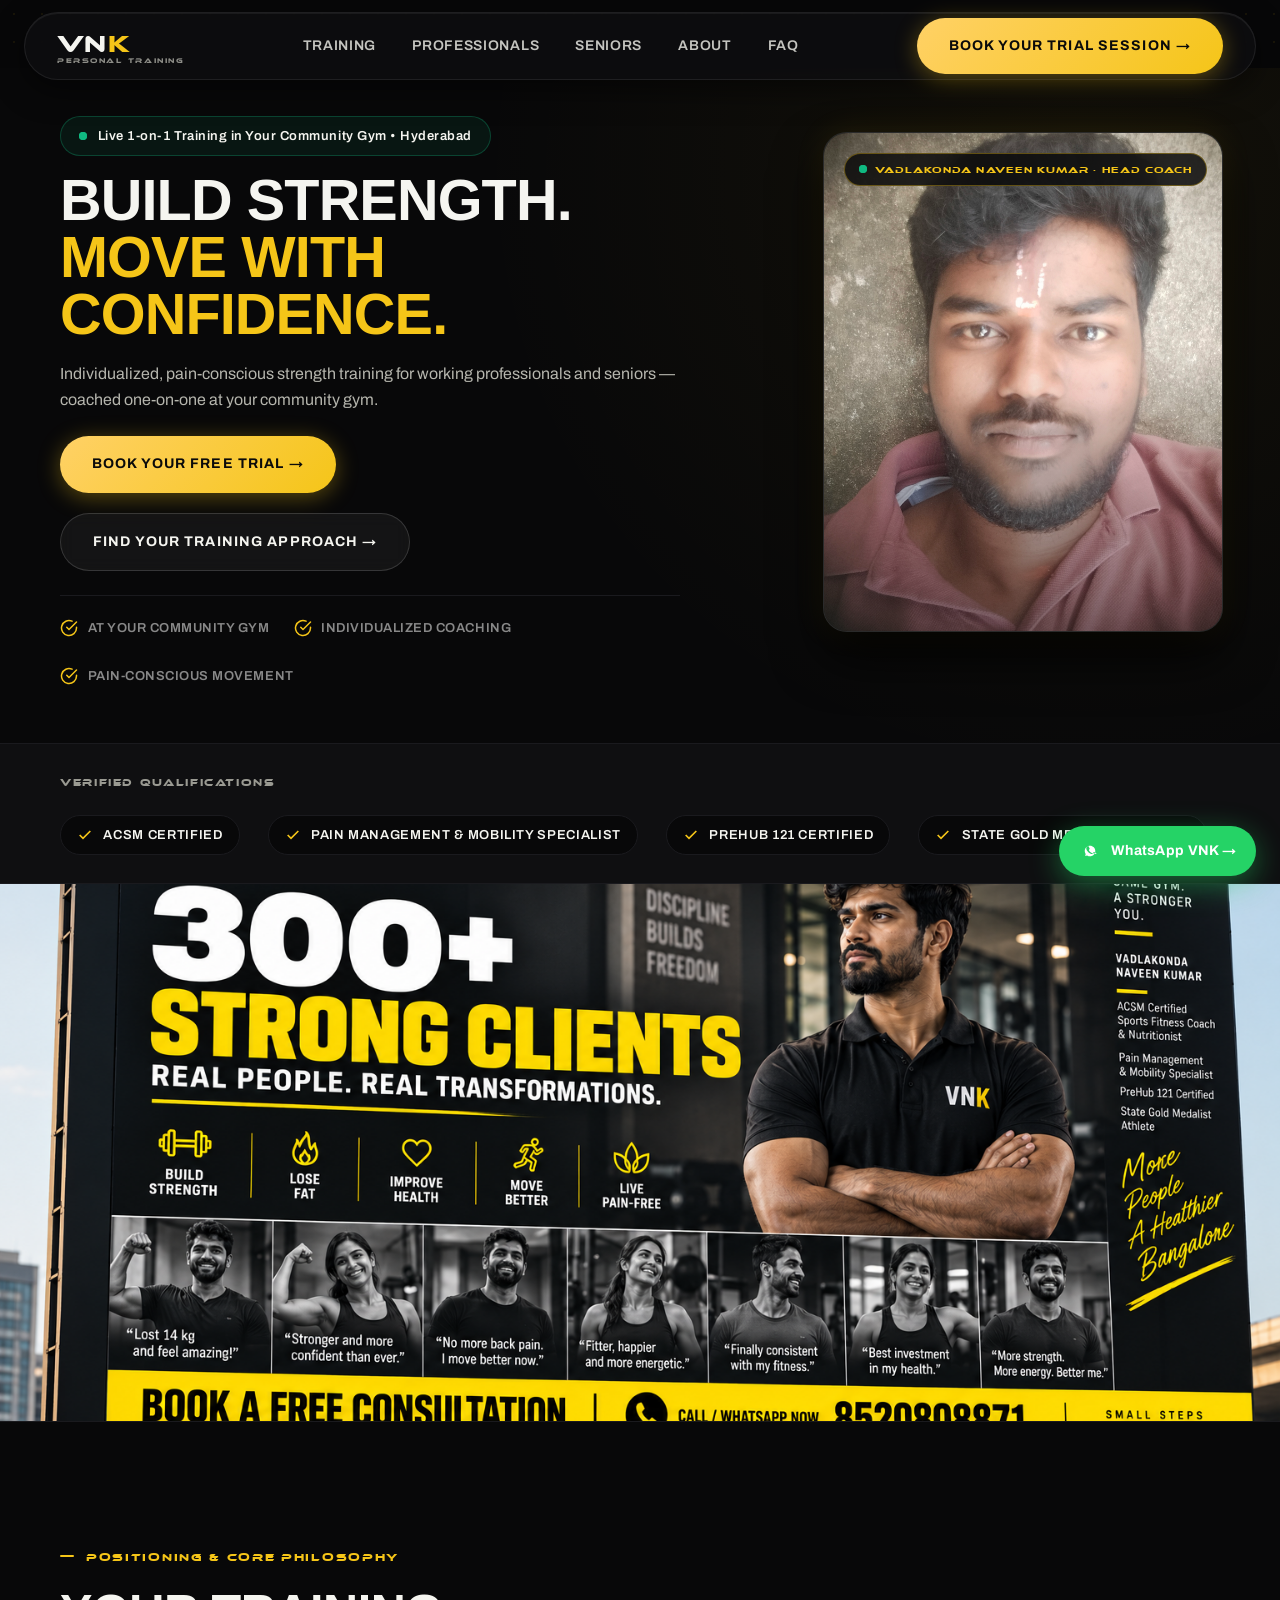
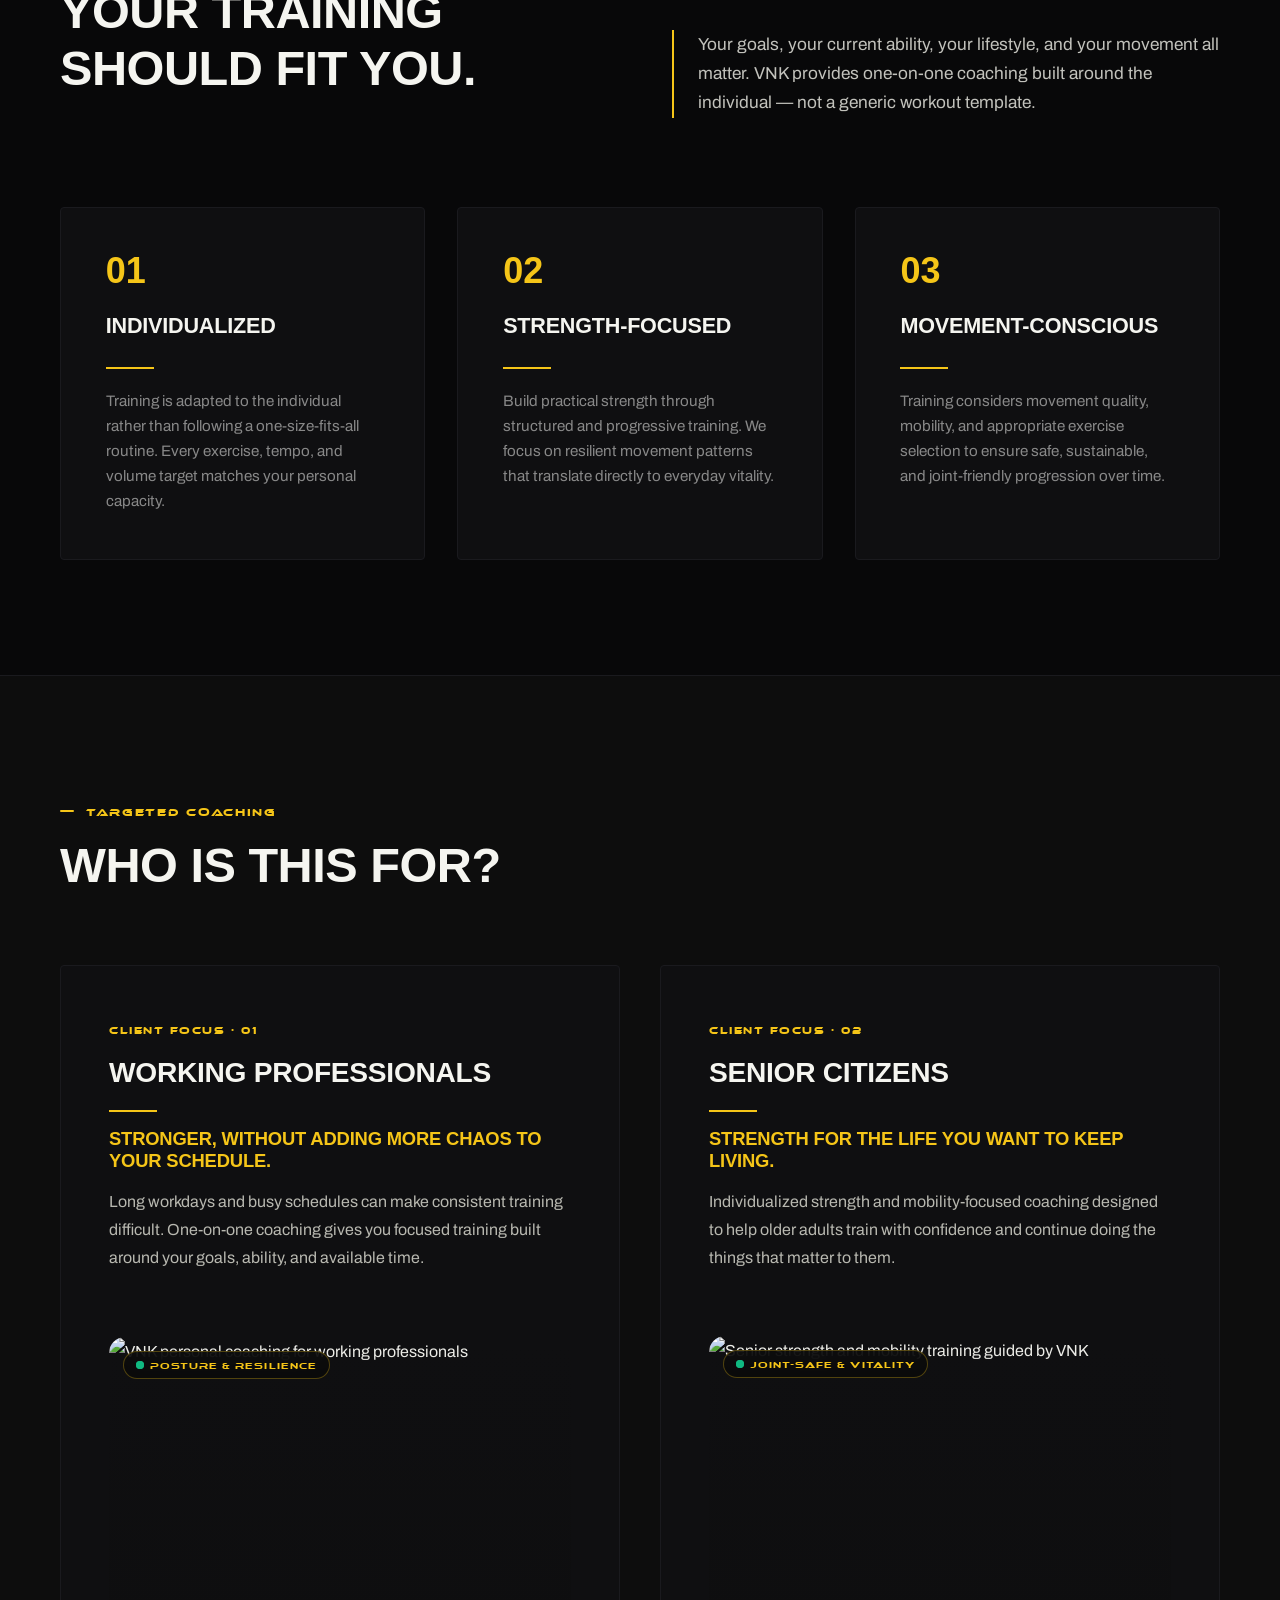
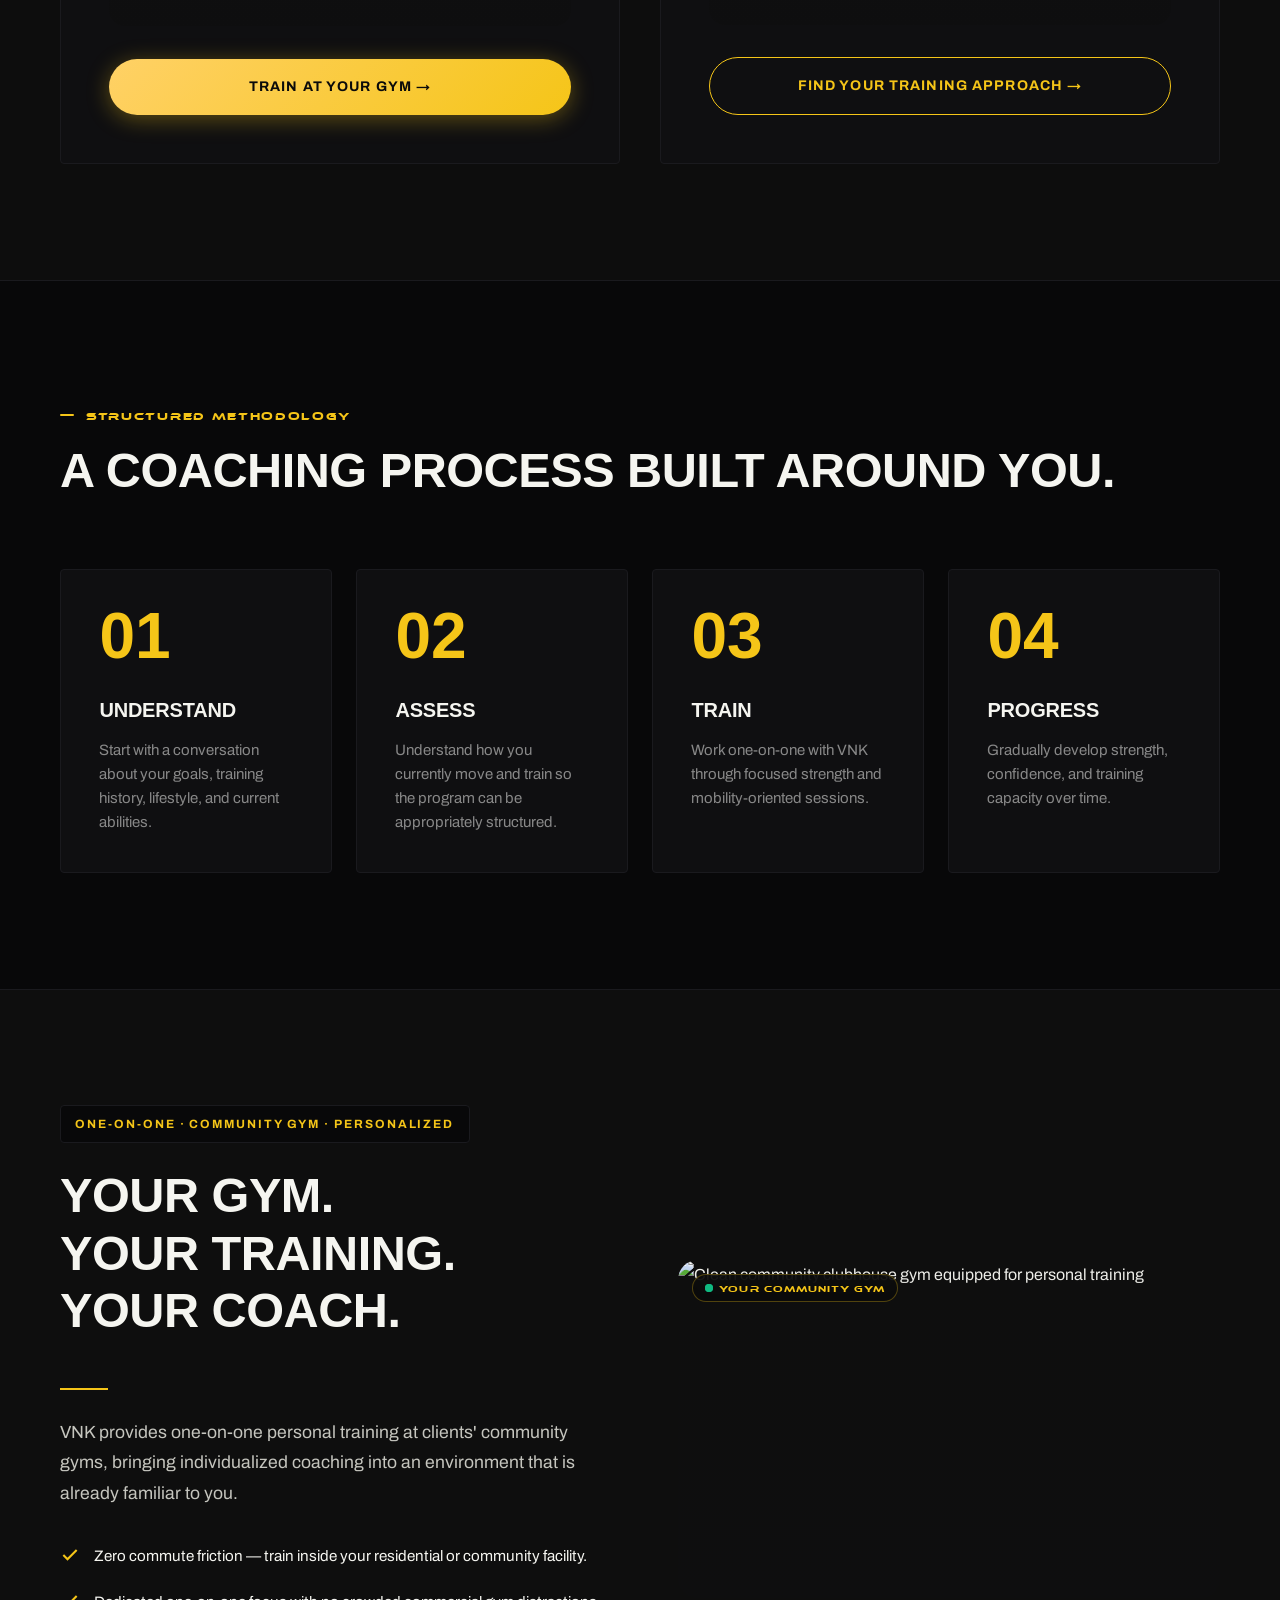
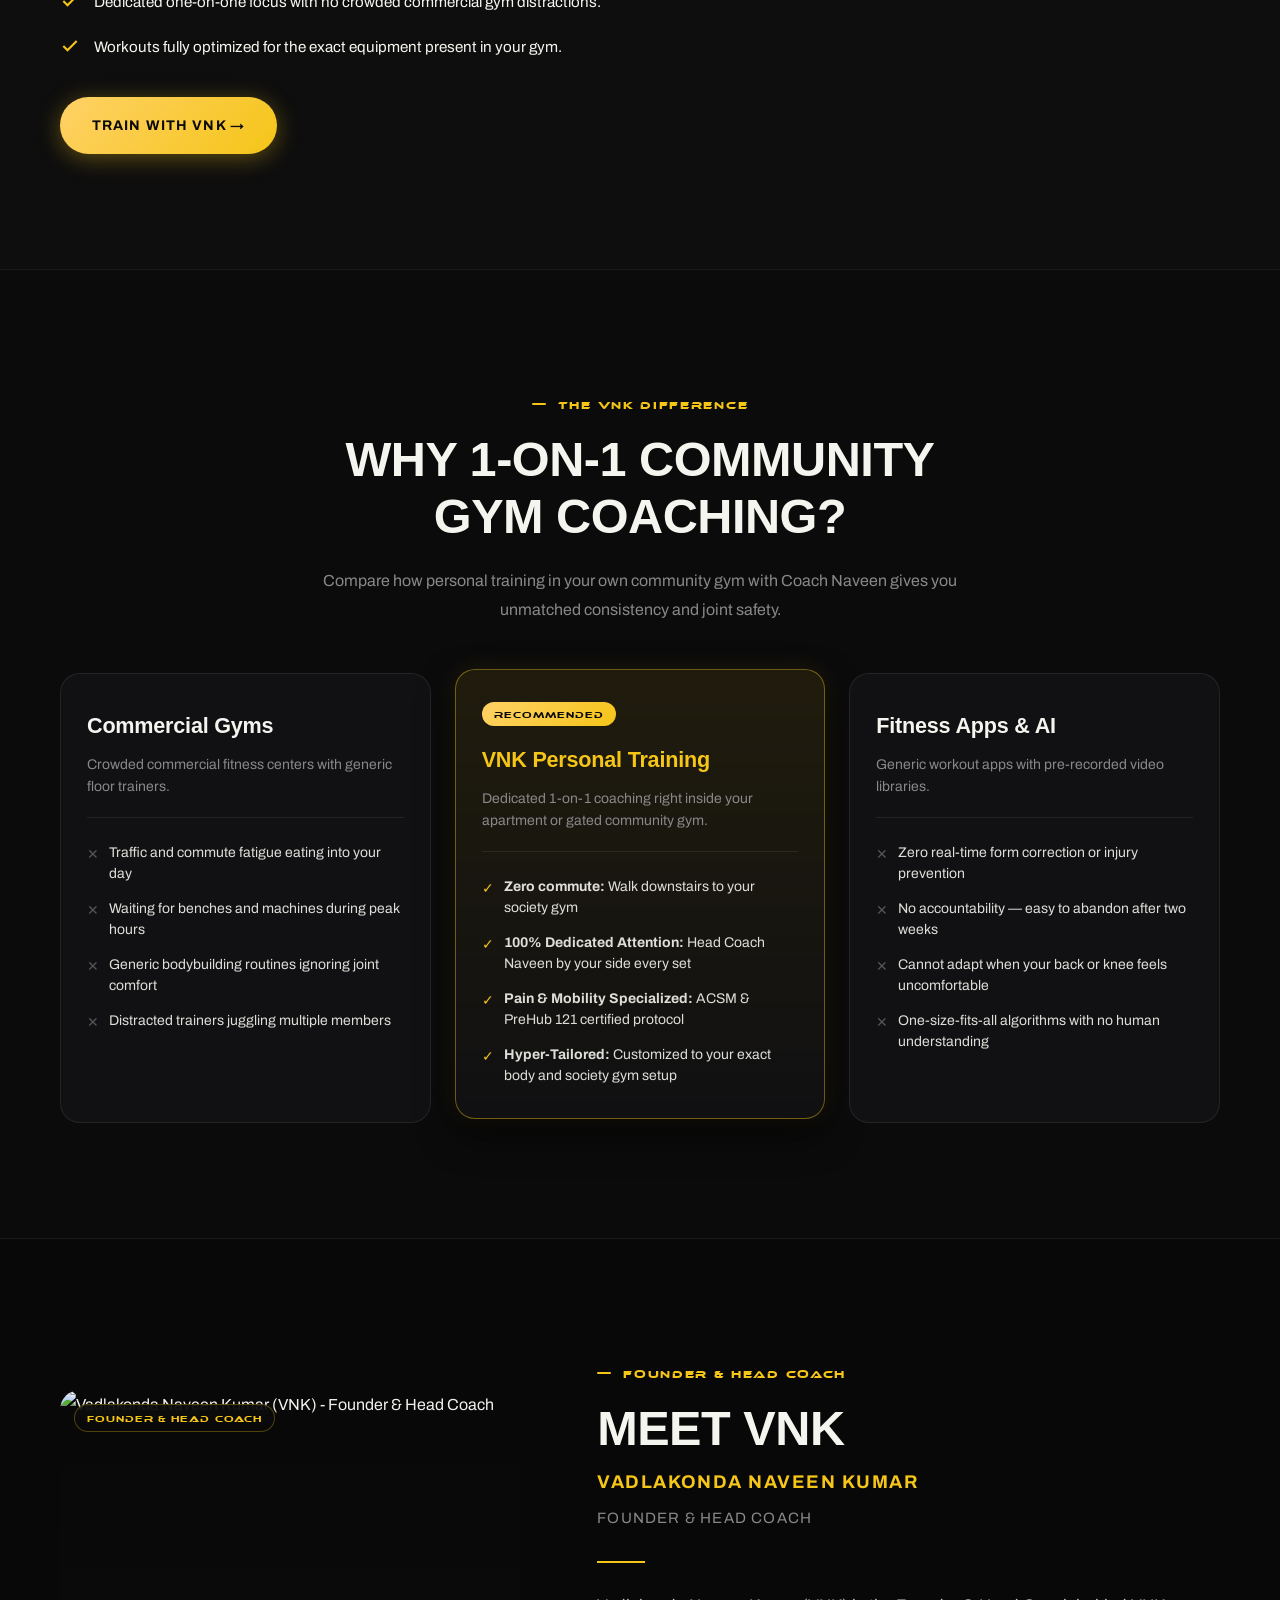
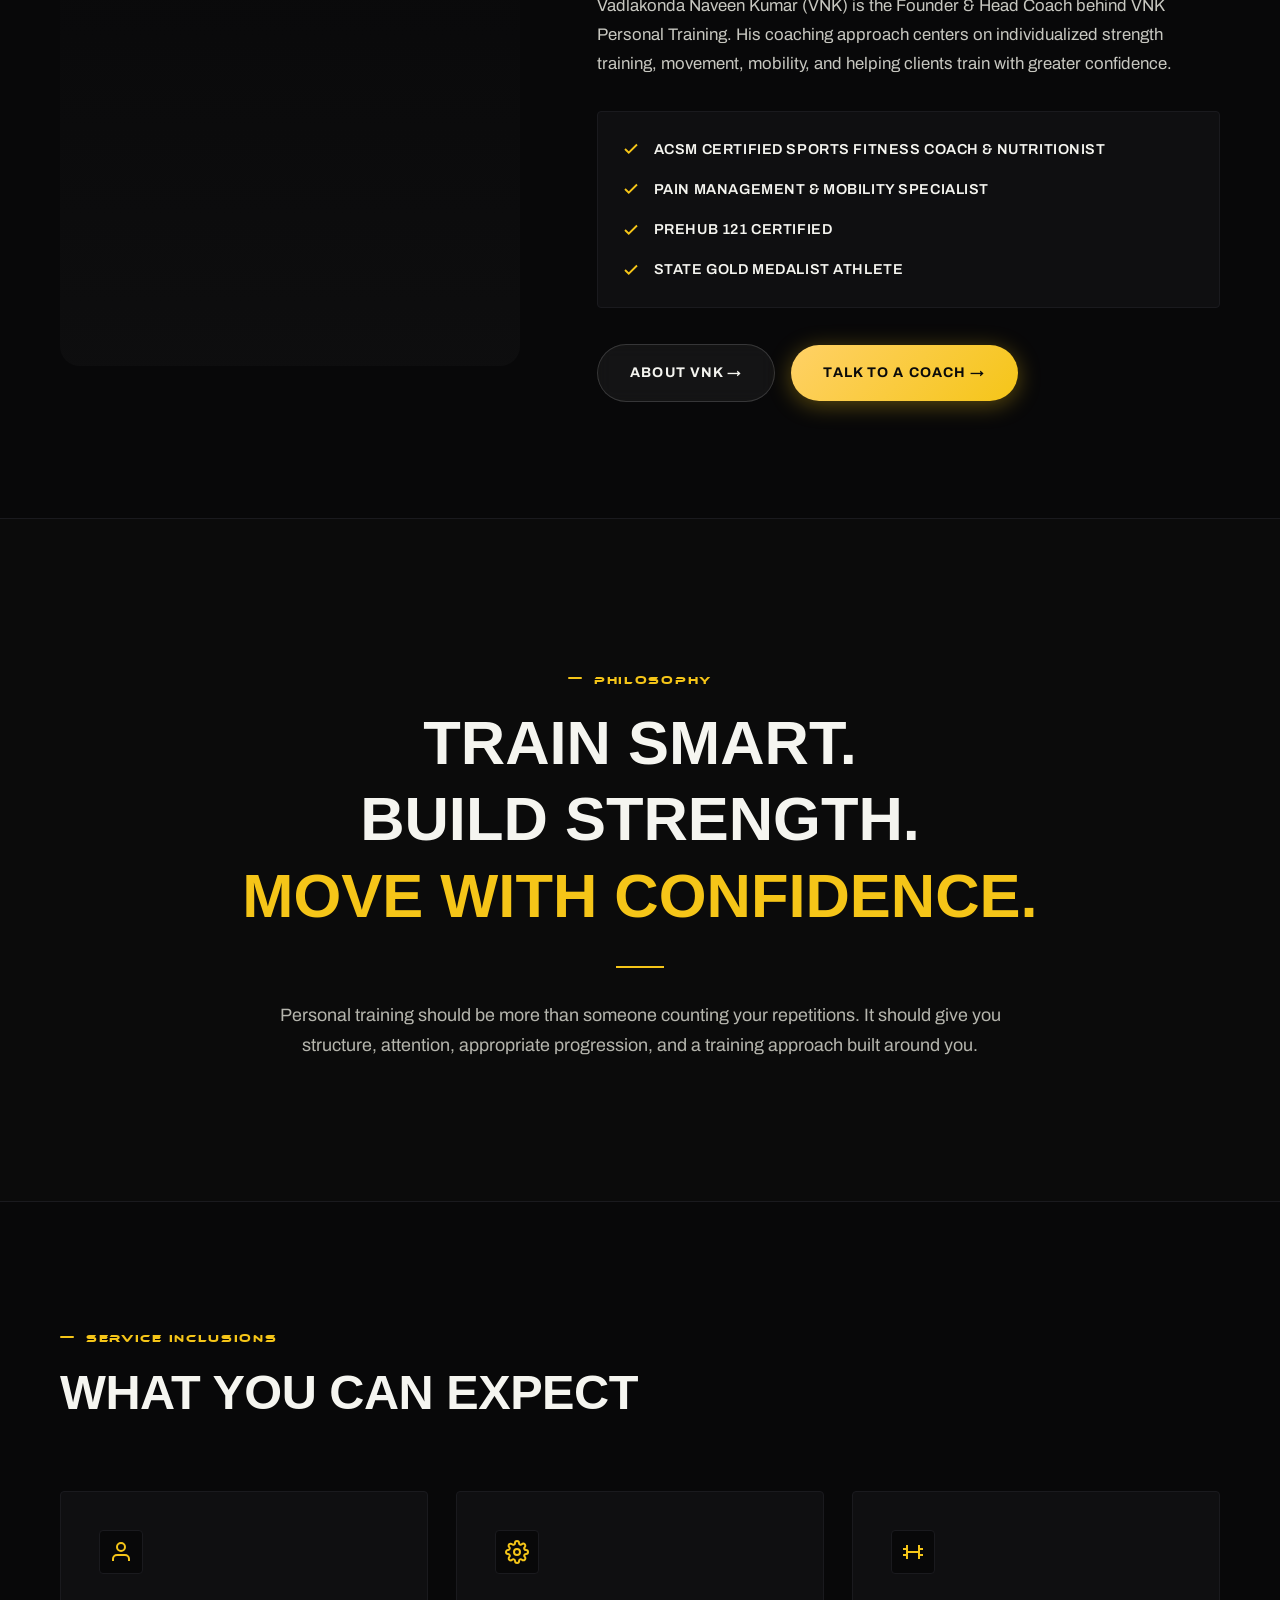
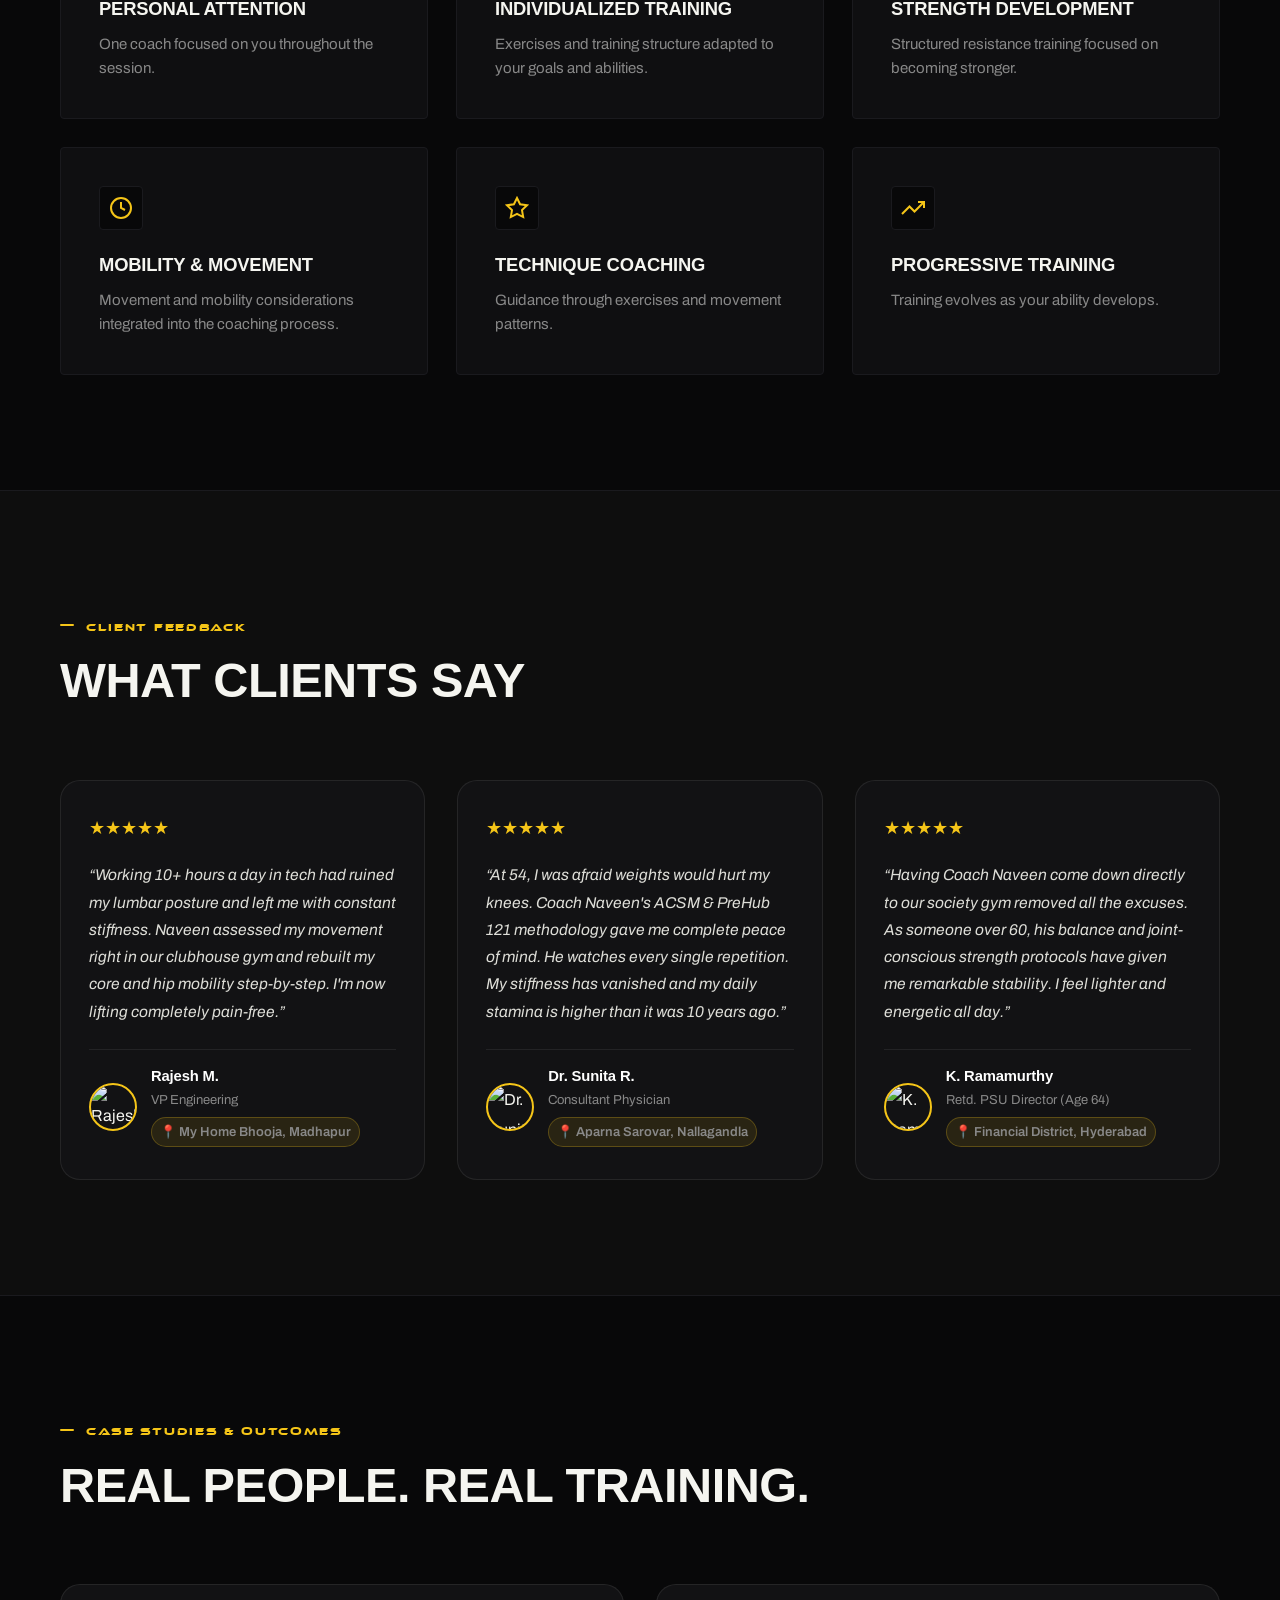
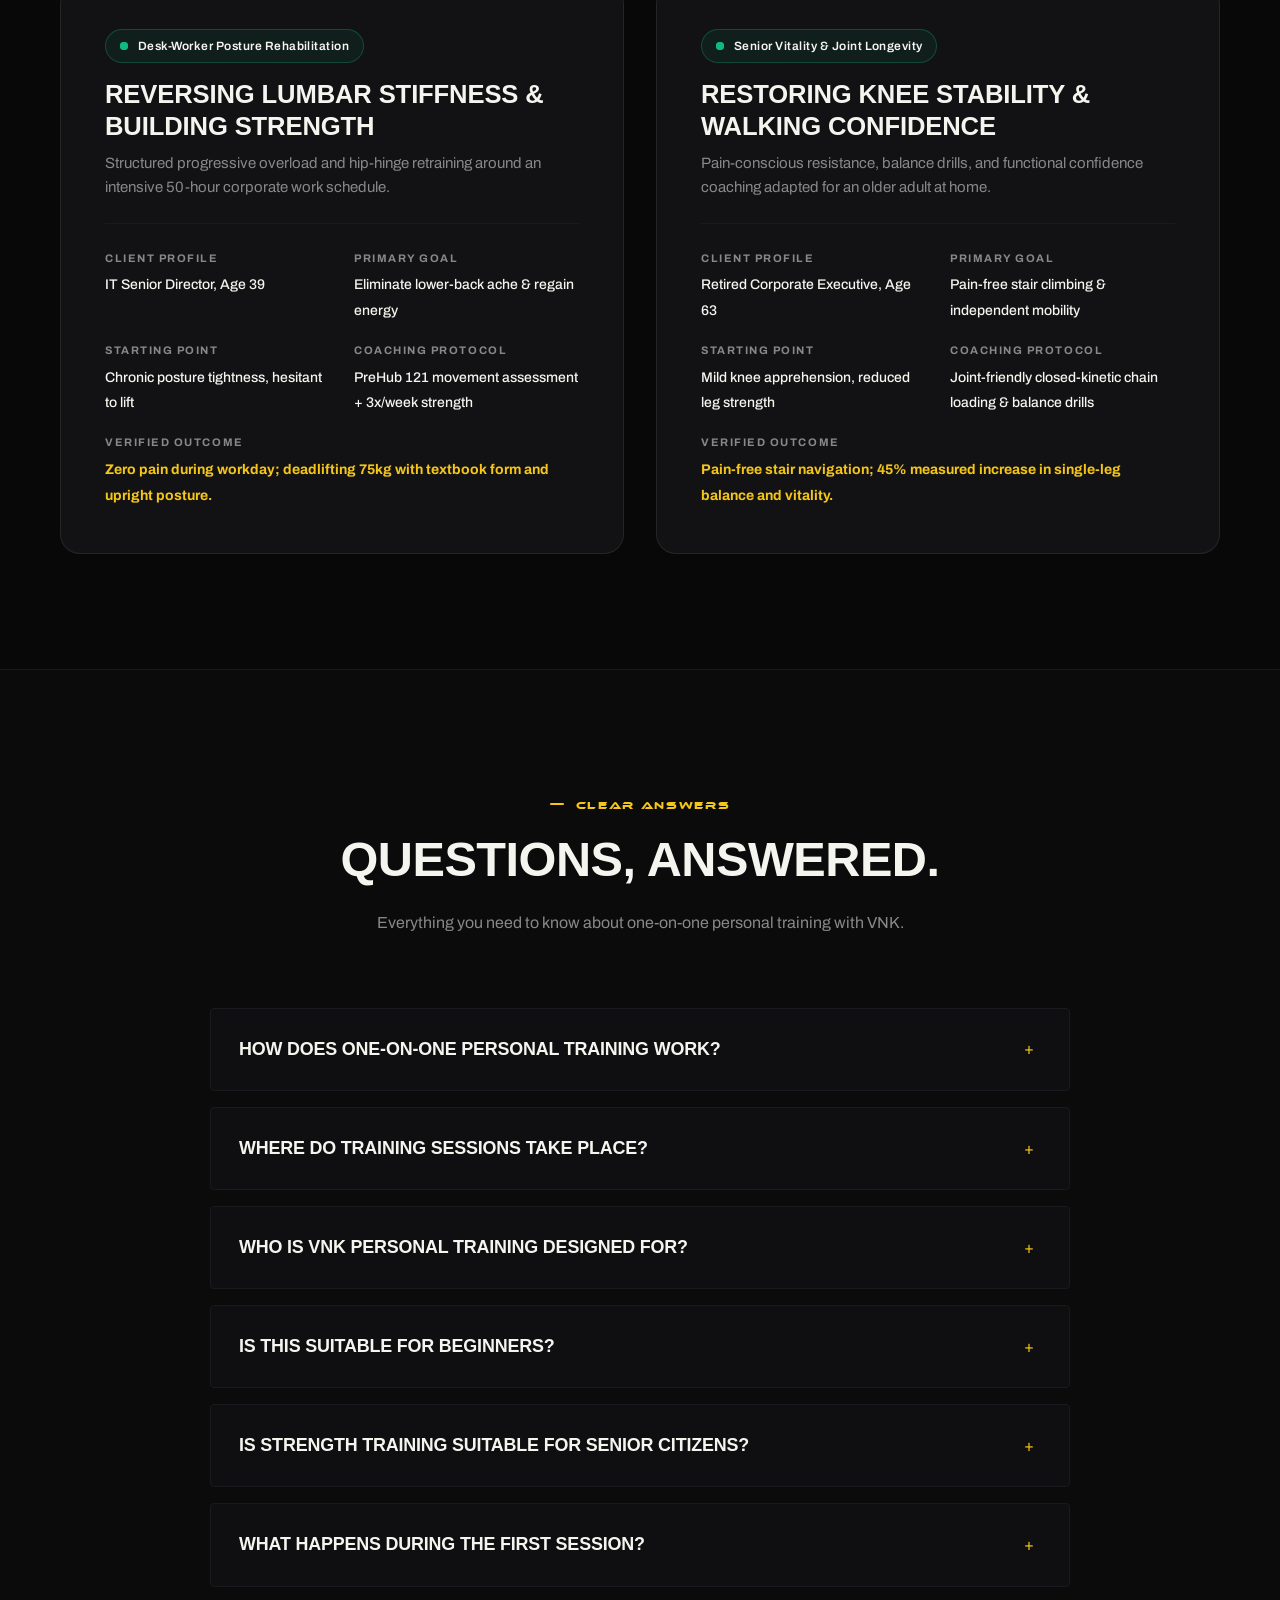
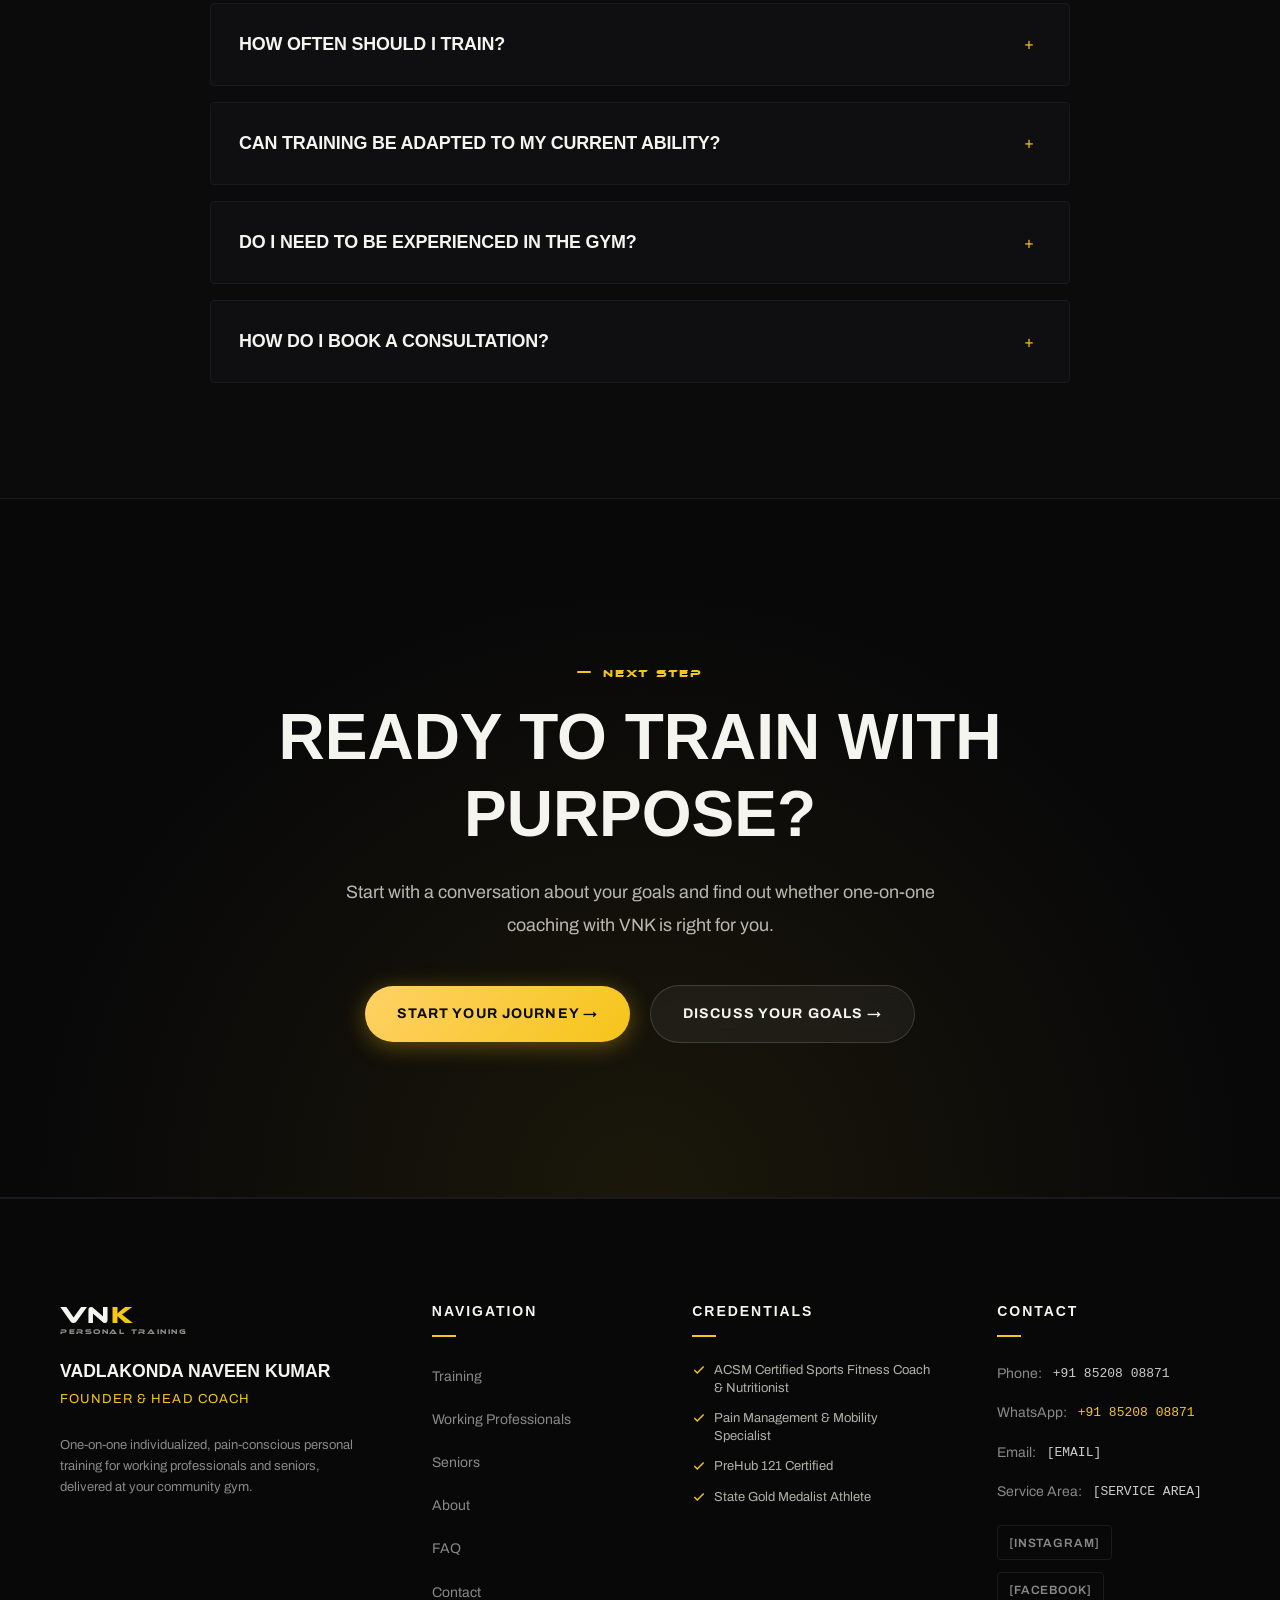
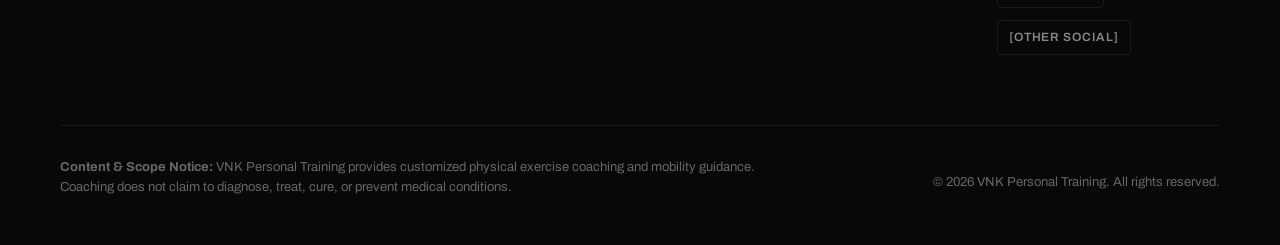
==== commit bf418af6: "update website" ====
--- a/index.html
+++ b/index.html
@@ -2,7 +2,7 @@
 <html lang="en">
 <head>
   <meta charset="UTF-8">
-  <meta name="viewport" content="width=device-width, initial-scale=1.0">
+  <meta name="viewport" content="width=device-width, initial-scale=1.0, viewport-fit=cover">
   <title>VNK Personal Training | Vadlakonda Naveen Kumar — Strength & Mobility Coaching</title>
   <meta name="description" content="One-on-one individualized, pain-conscious personal training at your community gym for working professionals and seniors. Led by Vadlakonda Naveen Kumar (VNK).">
   
@@ -377,7 +377,7 @@
         </div>
 
         <div class="gym-media">
-          <div class="media-card-img-wrap" style="border-radius: 20px; min-height: 380px;">
+          <div class="media-card-img-wrap" style="border-radius: 20px;">
             <img src="https://images.unsplash.com/photo-1540497077202-7c8a3999166f?auto=format&fit=crop&w=1200&q=85" alt="Clean community clubhouse gym equipped for personal training" class="media-card-img" loading="lazy">
             <div class="media-card-overlay"></div>
             <div class="media-card-badge">
--- a/css/style.css
+++ b/css/style.css
@@ -220,6 +220,9 @@
   letter-spacing: -0.01em;
   color: var(--white);
   text-transform: uppercase;
+  overflow-wrap: break-word;
+  word-break: normal;
+  hyphens: auto;
 }
 
 .h1-hero {
@@ -527,19 +530,20 @@
 /* Mobile Drawer */
 .mobile-nav-drawer {
   position: fixed;
-  top: 0;
-  left: 0;
+  inset: 0;
   width: 100%;
   height: 100vh;
+  height: 100dvh;
   background-color: var(--black);
   z-index: 1050;
   display: flex;
   flex-direction: column;
   justify-content: space-between;
-  padding: 100px 30px 40px;
+  padding: clamp(80px, 12vh, 100px) clamp(20px, 5vw, 30px) max(24px, env(safe-area-inset-bottom, 24px));
   transform: translateY(-100%);
   transition: transform 0.4s cubic-bezier(0.16, 1, 0.3, 1);
   overflow-y: auto;
+  -webkit-overflow-scrolling: touch;
 }
 
 .mobile-nav-drawer.open {
@@ -681,22 +685,18 @@
 /* Aspect ratio helper classes */
 .aspect-coach-hero {
   aspect-ratio: 4 / 5;
-  min-height: 480px;
 }
 
 .aspect-editorial-card {
   aspect-ratio: 16 / 10;
-  min-height: 280px;
 }
 
 .aspect-gym-wide {
   aspect-ratio: 16 / 9;
-  min-height: 380px;
 }
 
 .aspect-portrait {
   aspect-ratio: 4 / 5;
-  min-height: 420px;
 }
 
 /* --------------------------------------------------------------------------
@@ -2048,7 +2048,9 @@
   display: flex;
   align-items: center;
   justify-content: center;
-  padding: 20px;
+  padding: clamp(16px, 3vh, 32px) clamp(12px, 3vw, 24px);
+  overflow-y: auto;
+  -webkit-overflow-scrolling: touch;
   opacity: 0;
   pointer-events: none;
   transition: opacity var(--transition-normal);
@@ -2066,9 +2068,11 @@
   border: 1px solid rgba(255, 255, 255, 0.12);
   border-radius: 24px;
   width: 100%;
-  max-width: 600px;
-  max-height: 90vh;
+  max-width: 540px;
+  margin: auto;
+  max-height: calc(100dvh - 32px);
   overflow-y: auto;
+  -webkit-overflow-scrolling: touch;
   padding: clamp(28px, 4vw, 44px);
   position: relative;
   transform: translateY(20px);
@@ -2082,10 +2086,10 @@
 
 .modal-close-btn {
   position: absolute;
-  top: 20px;
-  right: 20px;
-  width: 38px;
-  height: 38px;
+  top: 18px;
+  right: 18px;
+  width: 42px;
+  height: 42px;
   display: flex;
   align-items: center;
   justify-content: center;
@@ -2093,6 +2097,9 @@
   border: 1px solid rgba(255, 255, 255, 0.1);
   border-radius: 50%;
   color: var(--gray);
+  font-size: 1.15rem;
+  line-height: 1;
+  touch-action: manipulation;
   transition: all var(--transition-fast);
 }
 
@@ -2104,7 +2111,8 @@
 }
 
 .modal-header {
-  margin-bottom: 1.75rem;
+  margin-bottom: 1.5rem;
+  padding-right: 48px;
 }
 
 .modal-title {
@@ -2412,6 +2420,21 @@
     padding-bottom: 0.85rem;
   }
 
+  .hero-grid {
+    grid-template-columns: minmax(0, 1fr);
+    gap: 36px;
+  }
+
+  .hero-visual {
+    justify-content: center;
+    width: 100%;
+  }
+
+  .hero-visual-card {
+    transform: none;
+    margin: 0 auto;
+  }
+
   .positioning-header {
     grid-template-columns: 1fr;
     gap: 20px;
@@ -2461,6 +2484,15 @@
   .container {
     padding-left: 18px;
     padding-right: 18px;
+  }
+
+  .btn {
+    white-space: normal;
+    text-align: center;
+    padding: 0.85rem 1.25rem;
+    font-size: 0.84rem;
+    letter-spacing: 0.05em;
+    max-width: 100%;
   }
 
   .hero-section {
@@ -2503,7 +2535,6 @@
   .hero-ctas .btn {
     width: 100%;
     min-height: 52px;
-    font-size: 0.875rem;
   }
 
   .hero-meta-strip {
@@ -2530,9 +2561,13 @@
     font-size: 0.52rem;
     letter-spacing: 0.1em;
     max-width: calc(100% - 24px);
-    white-space: nowrap;
+  }
+
+  .hero-top-badge span:last-child {
     overflow: hidden;
     text-overflow: ellipsis;
+    white-space: nowrap;
+    min-width: 0;
   }
 
   .trust-strip {
@@ -2546,6 +2581,12 @@
     gap: 12px;
   }
 
+  .trust-label {
+    font-size: 0.6rem;
+    white-space: normal;
+    text-align: center;
+  }
+
   .trust-badges {
     justify-content: center;
     gap: 8px 10px;
@@ -2554,6 +2595,9 @@
   .credential-badge {
     font-size: 0.72rem;
     padding: 5px 12px;
+    max-width: 100%;
+    white-space: normal;
+    text-align: center;
   }
 
   .eyebrow {
@@ -2579,8 +2623,31 @@
     line-height: 1.65;
   }
 
-  .audience-card {
-    padding: 24px 18px;
+  .principles-grid,
+  .audience-grid,
+  .comparison-grid,
+  .process-grid,
+  .includes-grid,
+  .testimonials-grid,
+  .stories-grid,
+  .gym-grid,
+  .about-grid,
+  .content-two-col {
+    grid-template-columns: minmax(0, 1fr);
+    gap: 18px;
+  }
+
+  .audience-card,
+  .principle-card,
+  .comparison-card,
+  .process-step,
+  .include-card,
+  .testimonial-card-upgraded,
+  .testimonial-slot,
+  .story-card {
+    min-width: 0;
+    max-width: 100%;
+    padding: 22px 18px;
     border-radius: 20px;
   }
 
@@ -2590,8 +2657,9 @@
   }
 
   .audience-headline {
-    font-size: 1.35rem;
+    font-size: clamp(1.2rem, 5.5vw, 1.35rem);
     margin-bottom: 0.85rem;
+    overflow-wrap: break-word;
   }
 
   .audience-copy {
@@ -2604,9 +2672,20 @@
     margin-bottom: 1.5rem;
   }
 
-  .comparison-card {
-    padding: 24px 18px;
-    border-radius: 20px;
+  .principle-title {
+    font-size: clamp(1.15rem, 5vw, 1.35rem);
+    hyphens: auto;
+    overflow-wrap: break-word;
+  }
+
+  .gym-label-pill {
+    font-size: 0.65rem;
+    padding: 6px 12px;
+    gap: 6px;
+    max-width: 100%;
+    white-space: normal;
+    line-height: 1.35;
+    margin-bottom: 1.25rem;
   }
 
   .comparison-grid {
@@ -2615,26 +2694,6 @@
     margin-top: 1.75rem;
   }
 
-  .process-grid {
-    grid-template-columns: 1fr;
-    gap: 18px;
-  }
-
-  .process-step {
-    padding: 24px 18px;
-    border-radius: 20px;
-  }
-
-  .includes-grid {
-    grid-template-columns: 1fr;
-    gap: 18px;
-  }
-
-  .include-card {
-    padding: 24px 18px;
-    border-radius: 20px;
-  }
-
   .footer-top-grid {
     grid-template-columns: 1fr;
     gap: 32px;
@@ -2659,22 +2718,39 @@
     min-height: 52px;
   }
 
+  .modal-backdrop {
+    padding: 12px 10px;
+    align-items: center;
+    overflow-y: auto;
+    -webkit-overflow-scrolling: touch;
+  }
+
   .modal-container {
-    padding: 24px 18px;
+    padding: 24px 18px 20px;
     border-radius: 20px;
-    max-height: 92vh;
-    width: 95%;
+    max-height: calc(100dvh - 24px);
+    width: 100%;
+    margin: auto;
+  }
+
+  .modal-header {
+    padding-right: 44px;
+    margin-bottom: 1.25rem;
   }
 
   .modal-title {
-    font-size: 1.45rem;
+    font-size: clamp(1.3rem, 5.5vw, 1.55rem);
+    line-height: 1.2;
+    overflow-wrap: break-word;
   }
 
   .modal-close-btn {
     top: 14px;
     right: 14px;
-    width: 38px;
-    height: 38px;
+    width: 42px;
+    height: 42px;
+    font-size: 1.15rem;
+    touch-action: manipulation;
   }
 
   .form-input, .form-select, .form-textarea {
@@ -2705,21 +2781,76 @@
     width: 19px;
     height: 19px;
   }
+
+  .philosophy-statement {
+    font-size: clamp(1.65rem, 6.8vw, 2.25rem);
+    line-height: 1.25;
+  }
+
+  .process-num {
+    font-size: 2.5rem;
+  }
+
+  .principle-number {
+    font-size: 1.85rem;
+    margin-bottom: 0.75rem;
+  }
+
+  .faq-question {
+    font-size: 1.05rem;
+    line-height: 1.35;
+  }
 }
 
 @media (max-width: 380px) {
   .brand-logo .logo-main {
-    font-size: 1.18rem;
+    font-size: 1.15rem;
   }
 
   .btn {
-    padding: 0.85rem 1.25rem;
-    font-size: 0.8125rem;
+    padding: 0.8rem 1rem;
+    font-size: 0.8rem;
+    letter-spacing: 0.03em;
   }
 
   .h1-hero {
     font-size: 1.85rem;
   }
+
+  .container {
+    padding-left: 14px;
+    padding-right: 14px;
+  }
+
+  .audience-card,
+  .principle-card,
+  .comparison-card,
+  .process-step,
+  .include-card,
+  .testimonial-card-upgraded,
+  .testimonial-slot,
+  .story-card {
+    padding: 20px 14px;
+  }
+
+  .modal-container {
+    padding: 20px 14px 18px;
+  }
+}
+
+/* Hide floating actions when modal or menu drawer is open */
+body.modal-open .floating-whatsapp-btn,
+body.menu-open .floating-whatsapp-btn,
+body.modal-open .mobile-sticky-cta,
+body.menu-open .mobile-sticky-cta {
+  opacity: 0 !important;
+  visibility: hidden !important;
+  pointer-events: none !important;
+}
+
+/* Fast touch response without 300ms mobile delay */
+a, button, input, select, textarea {
+  touch-action: manipulation;
 }
 
 /* --------------------------------------------------------------------------
